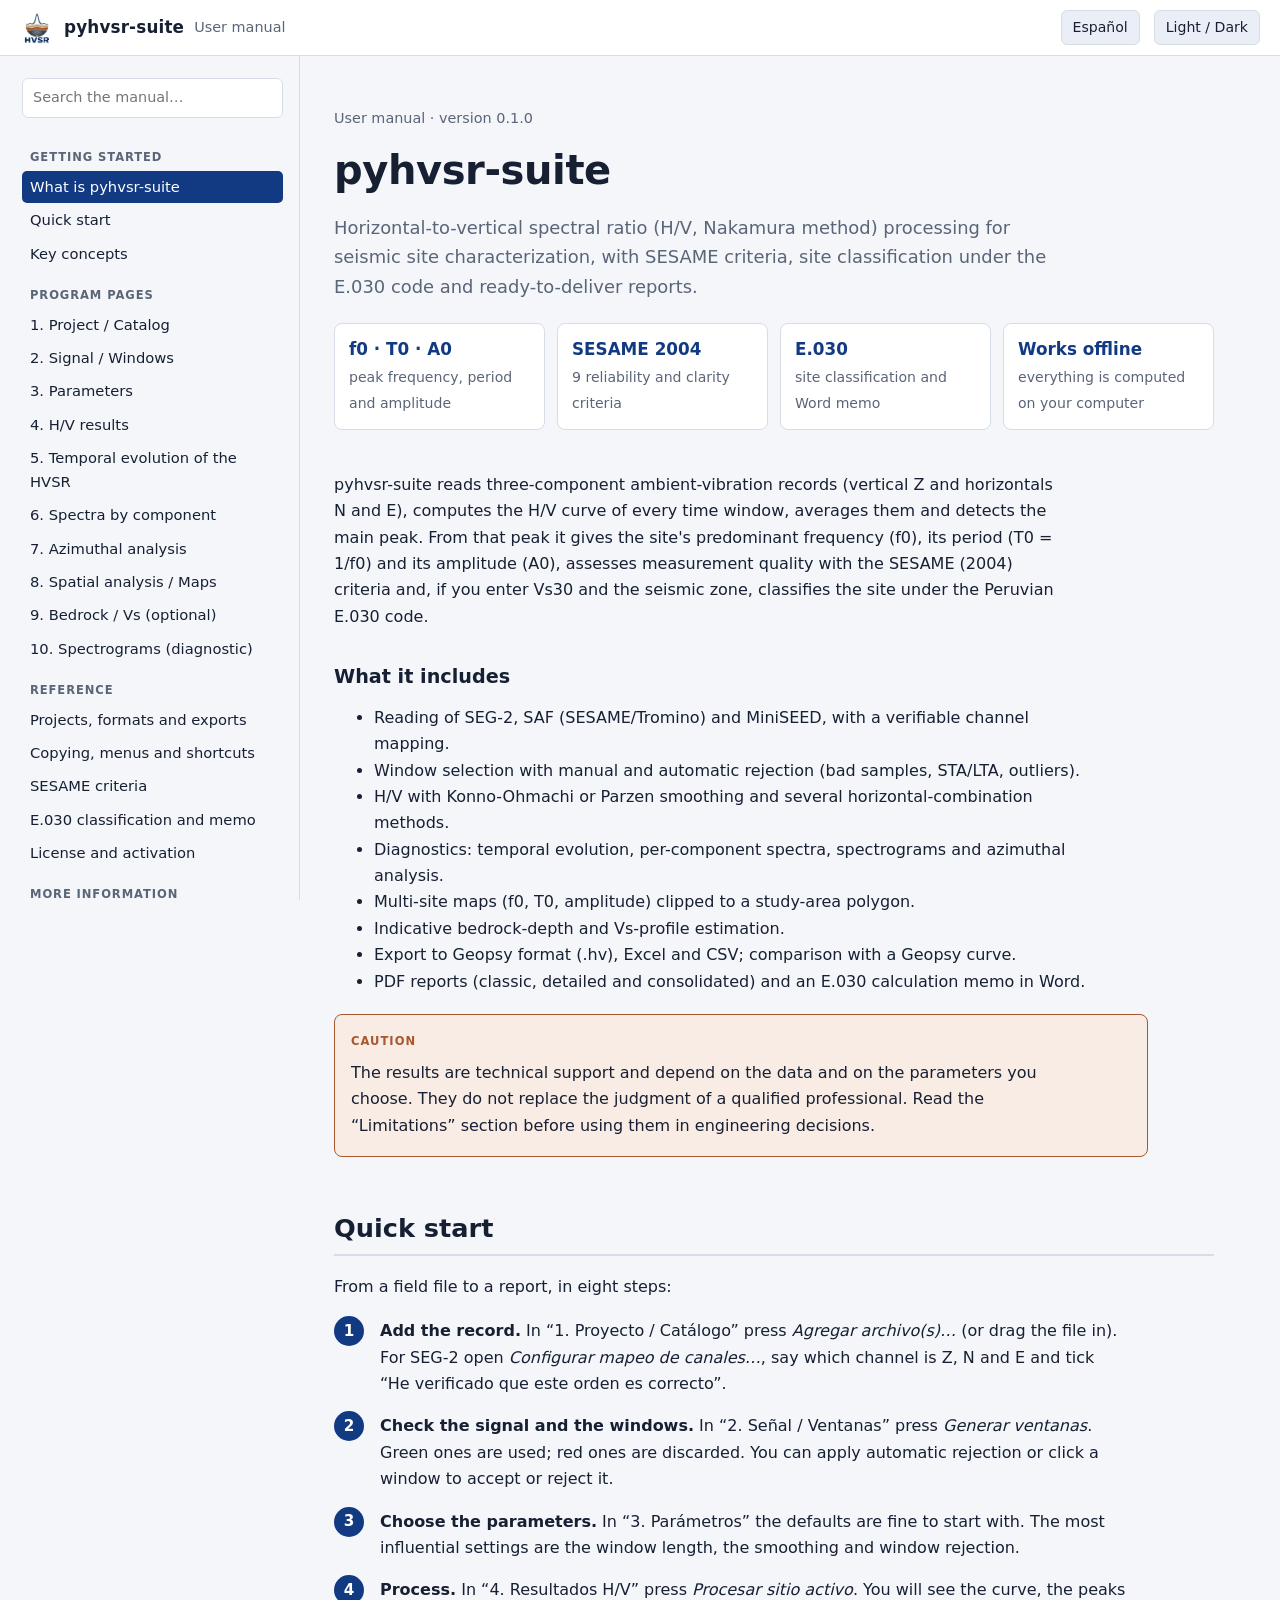
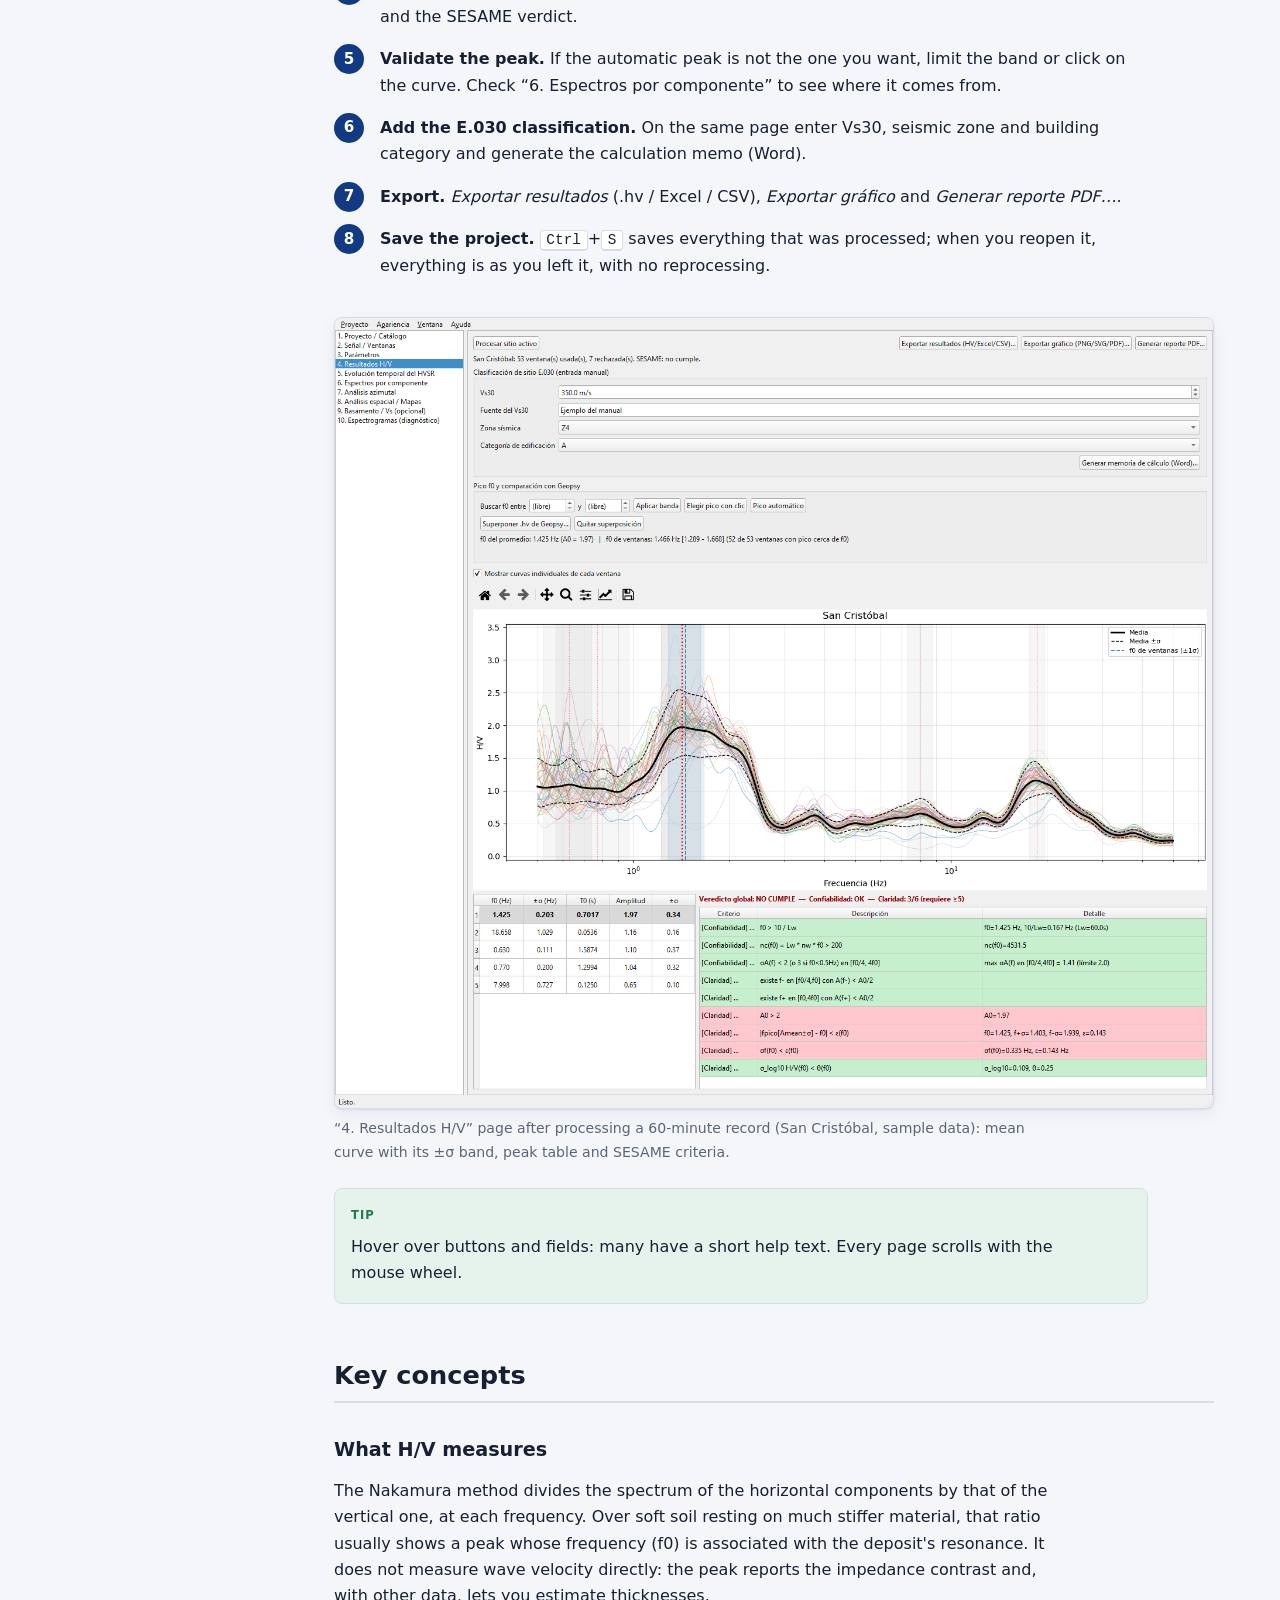
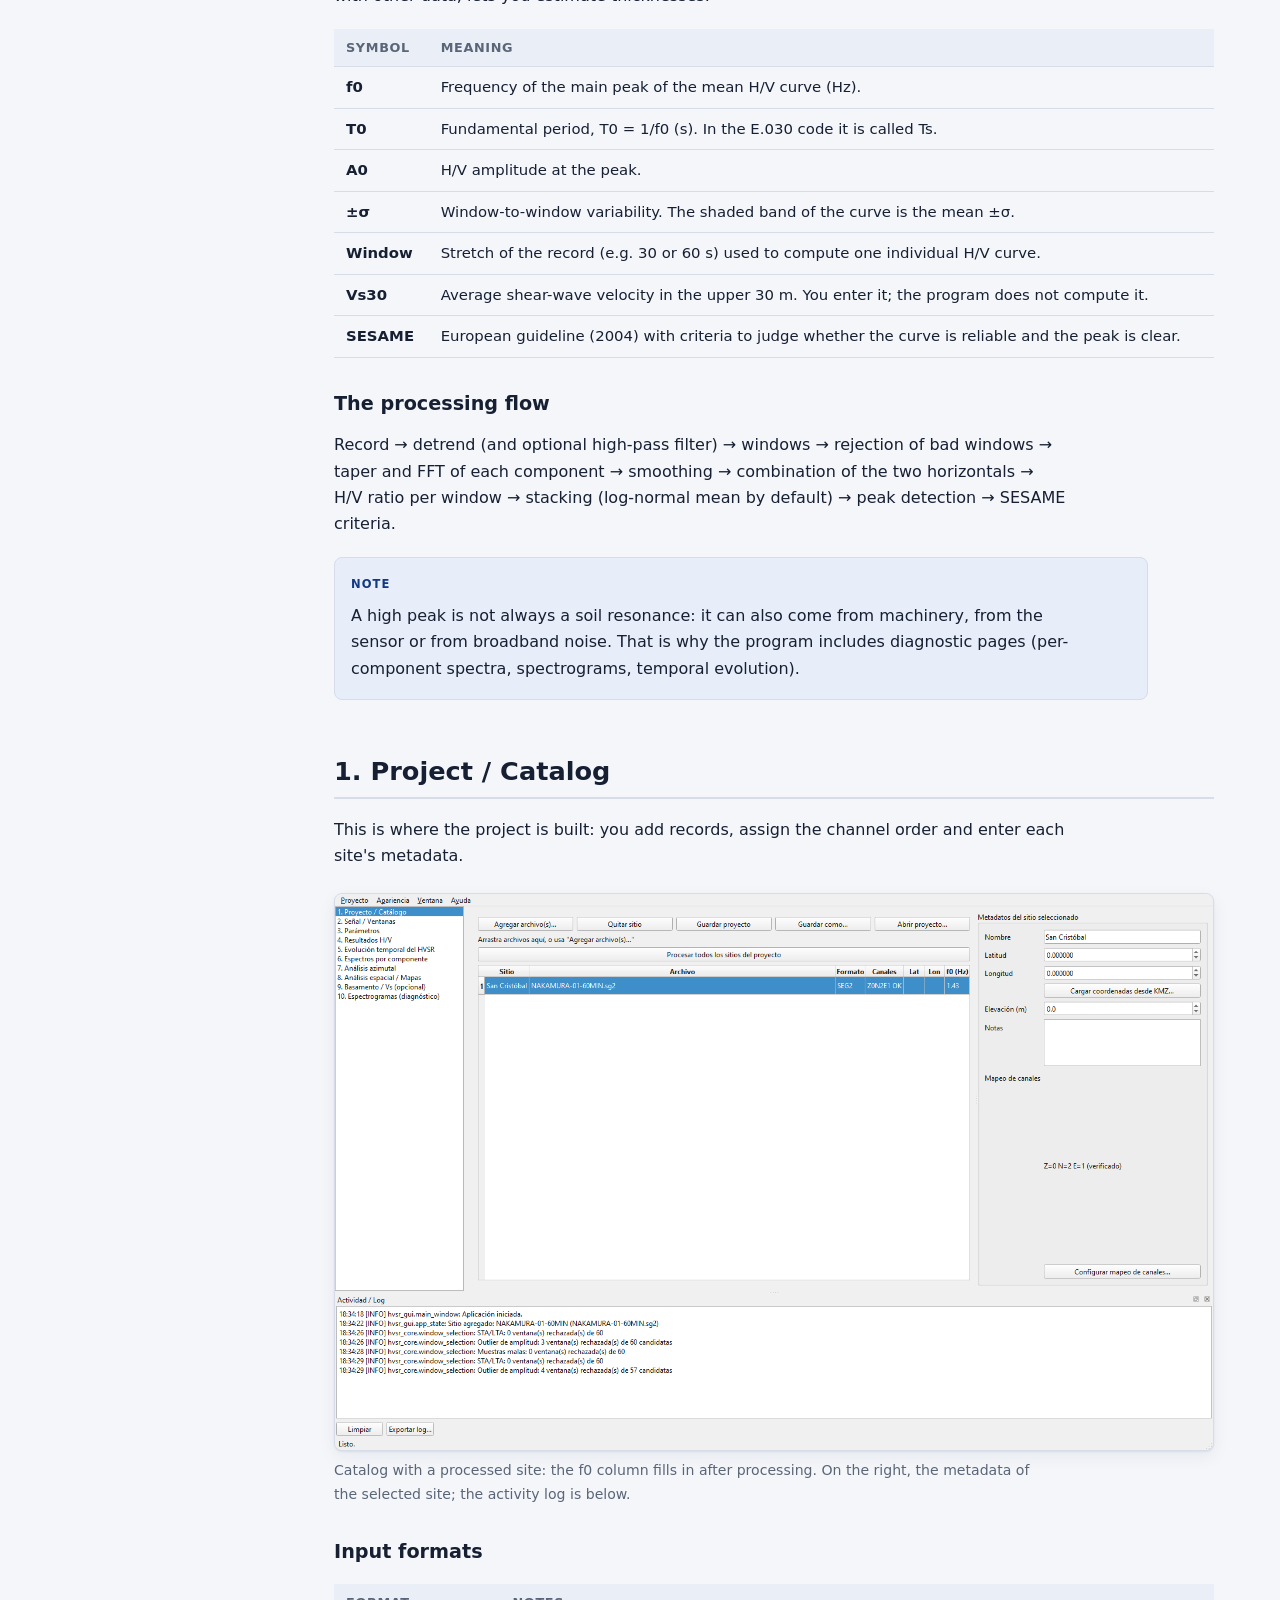
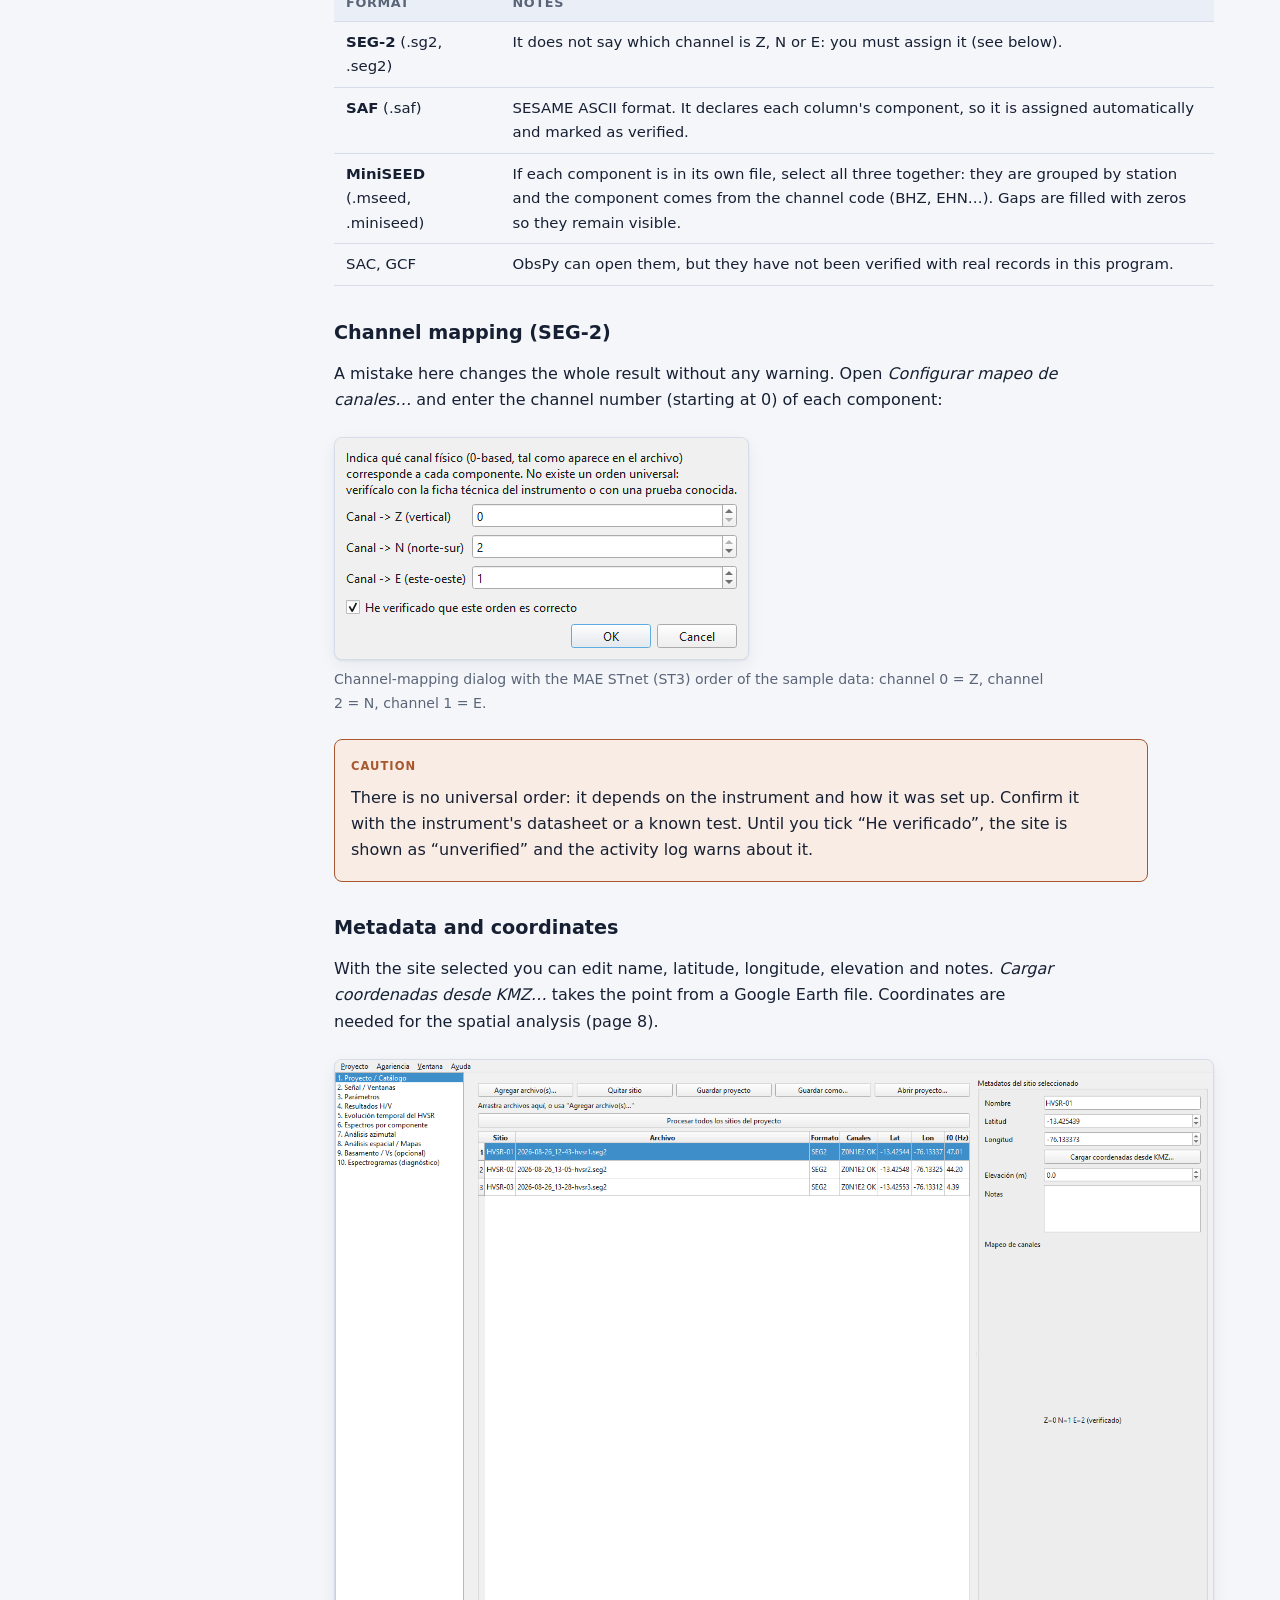
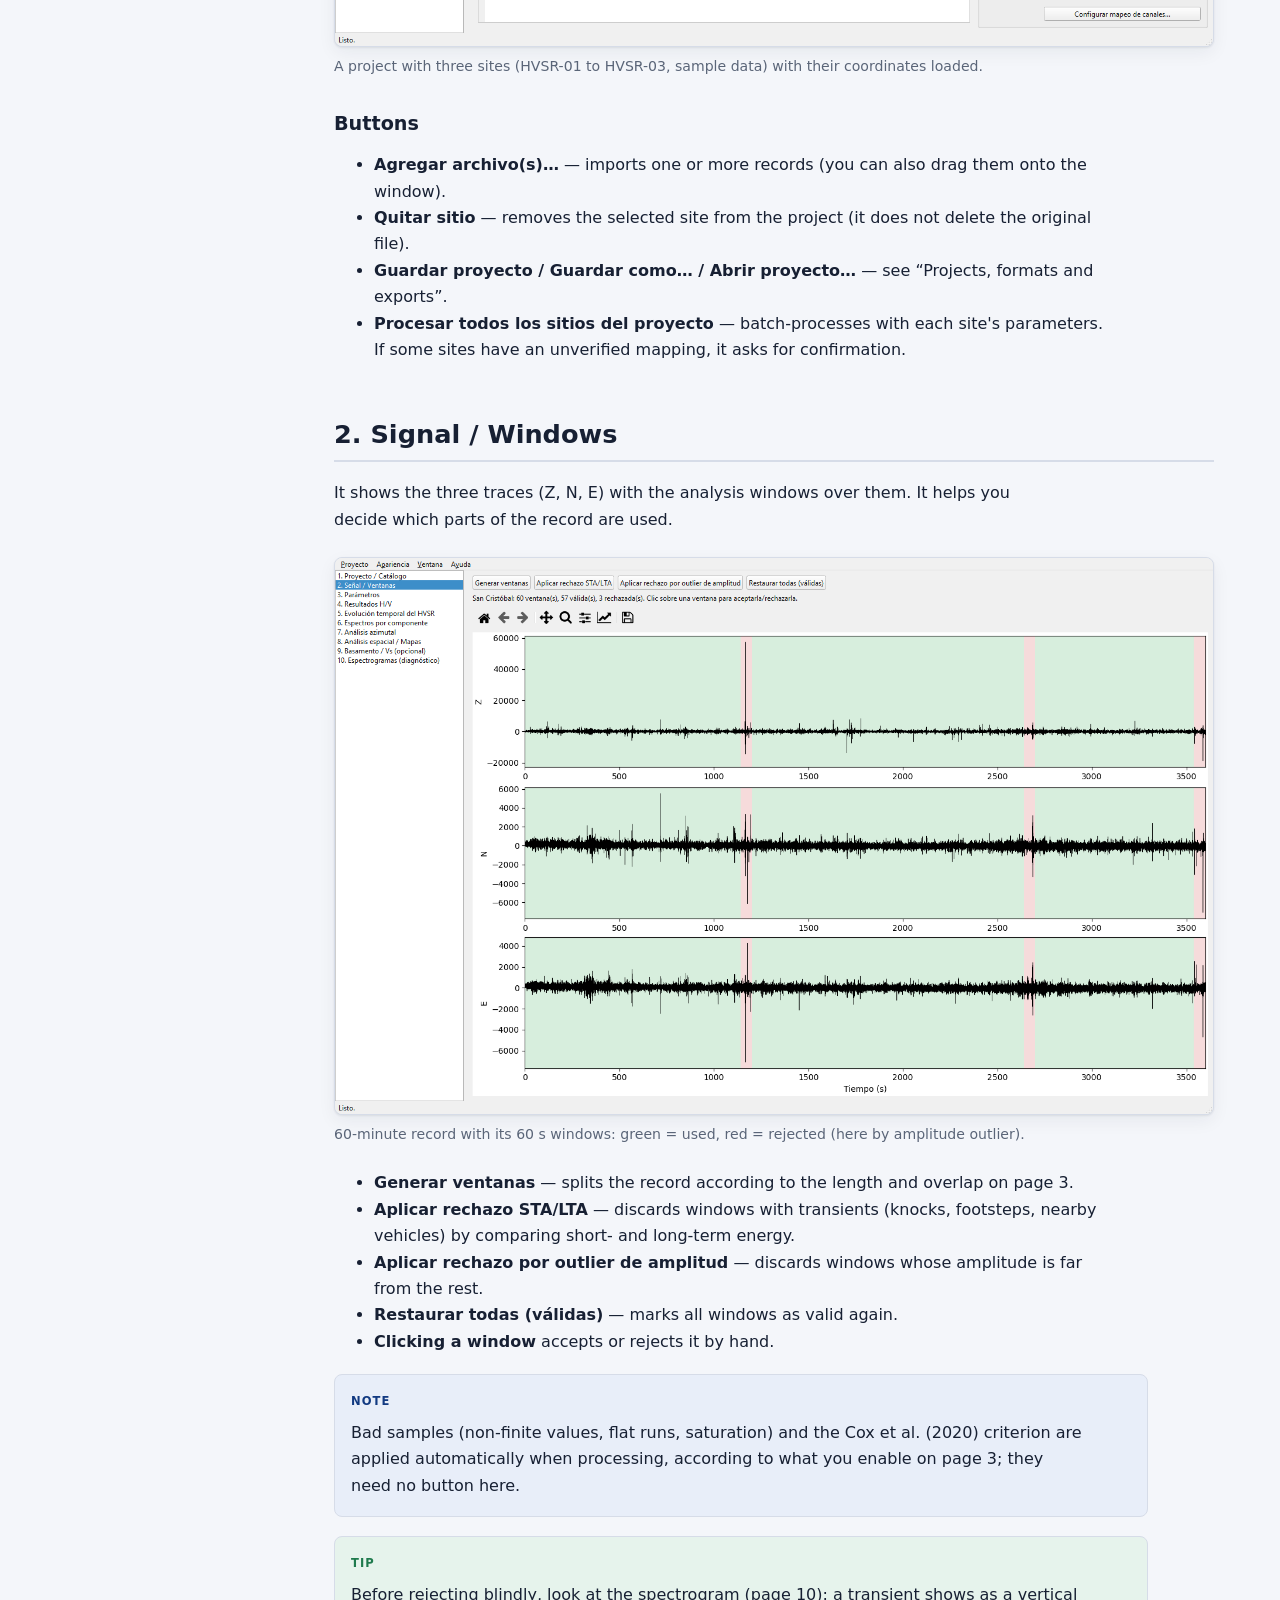
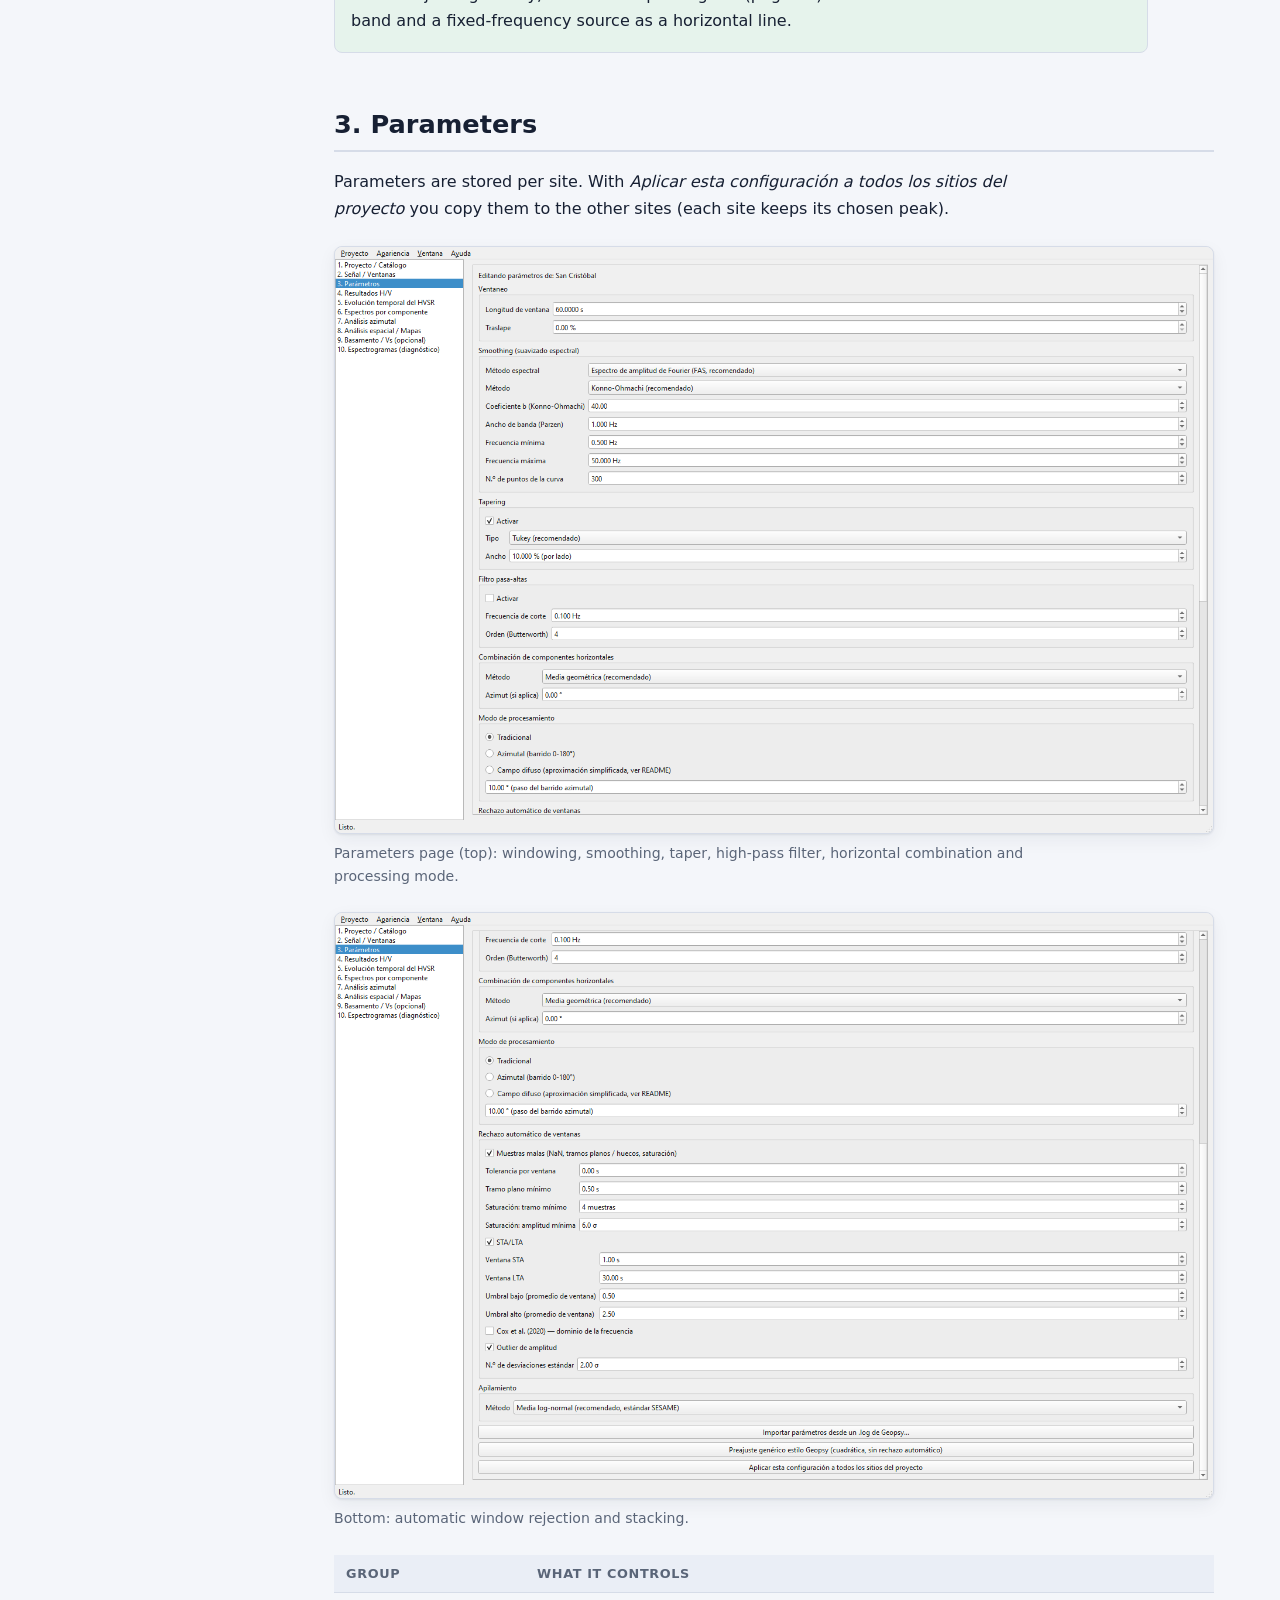
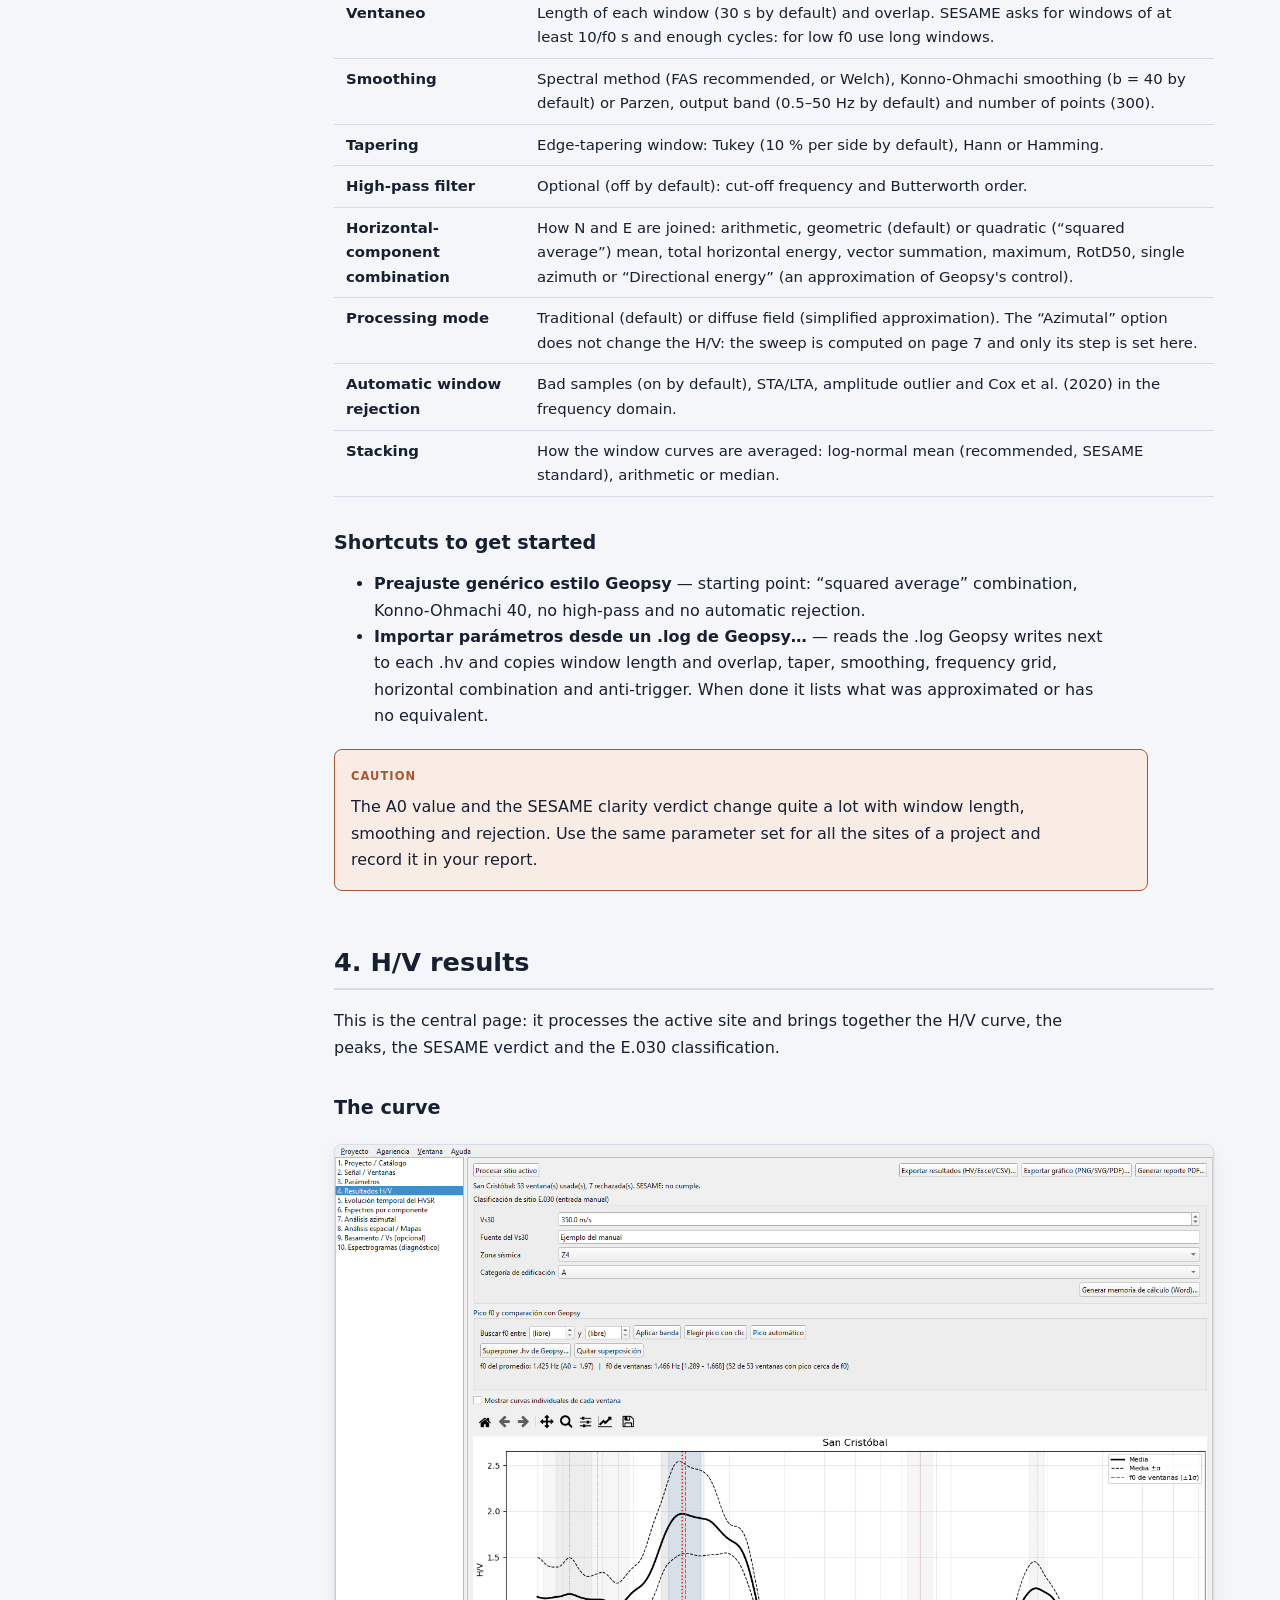
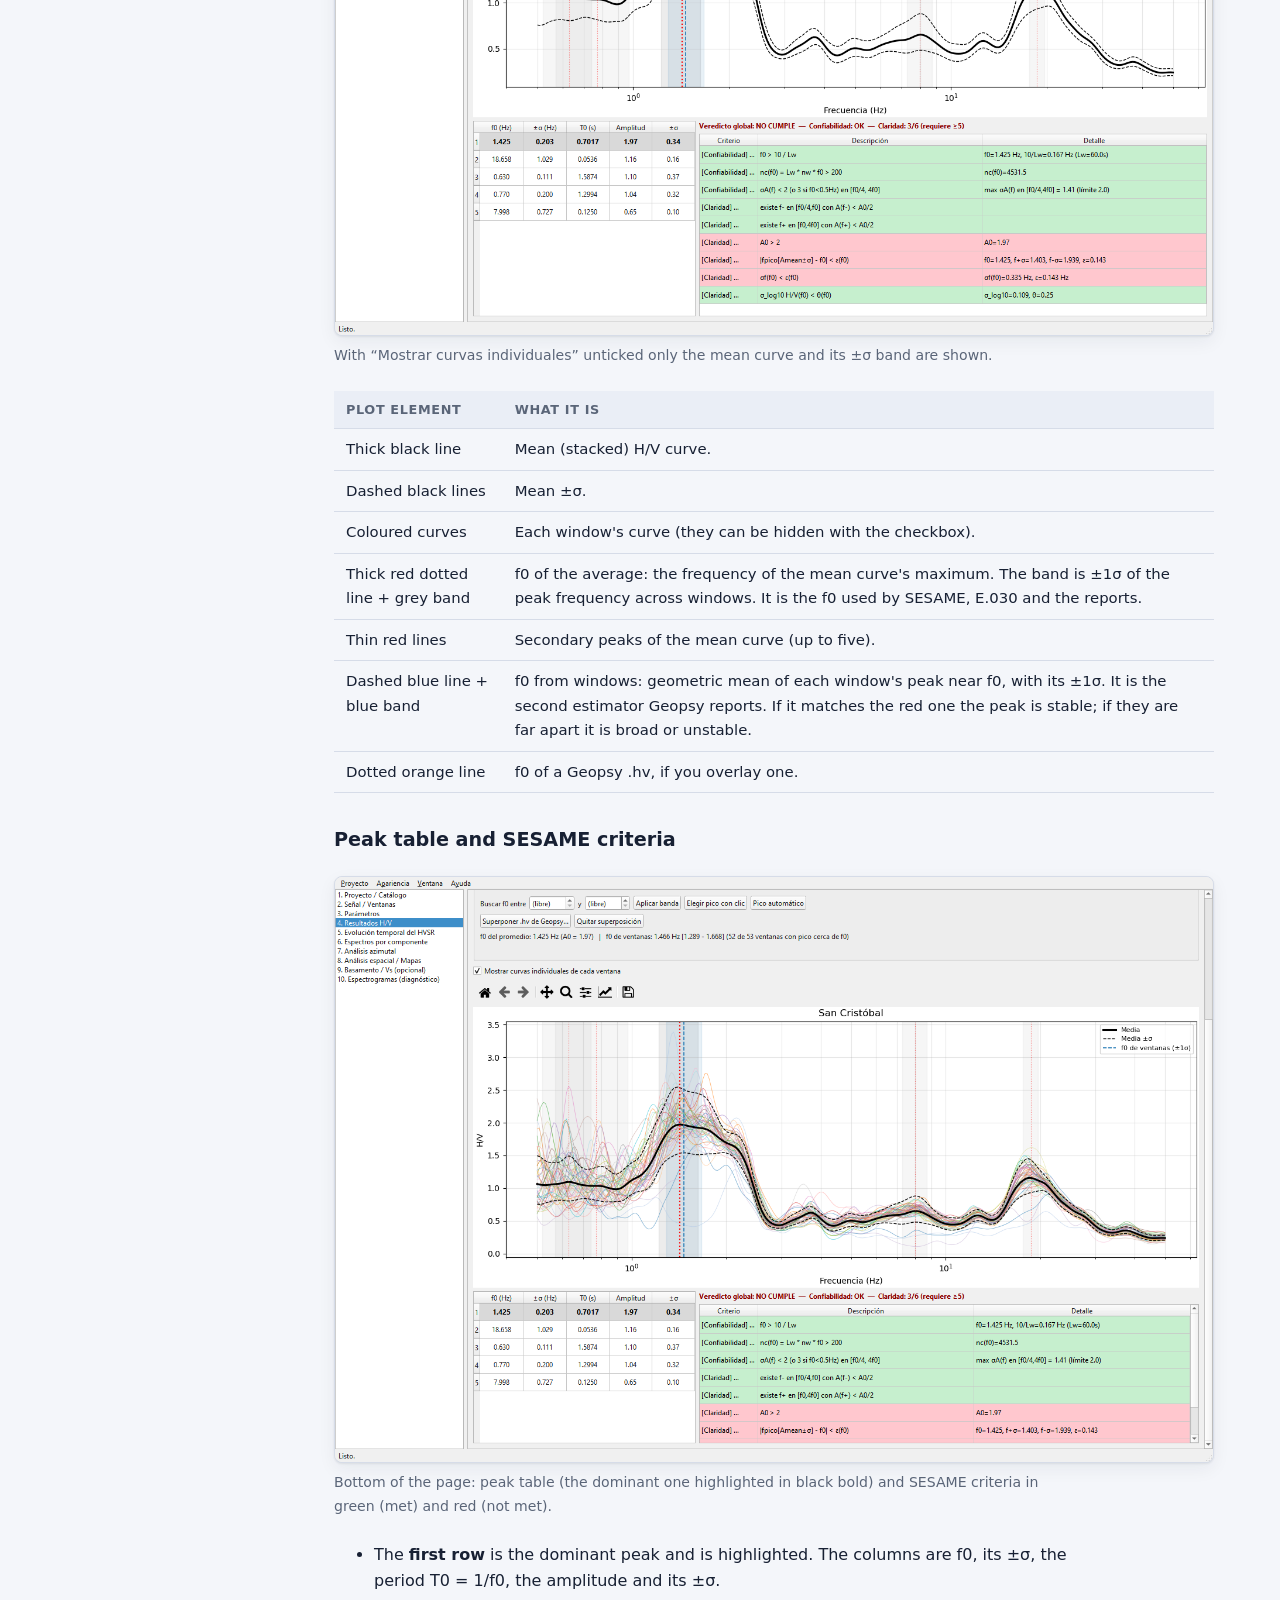
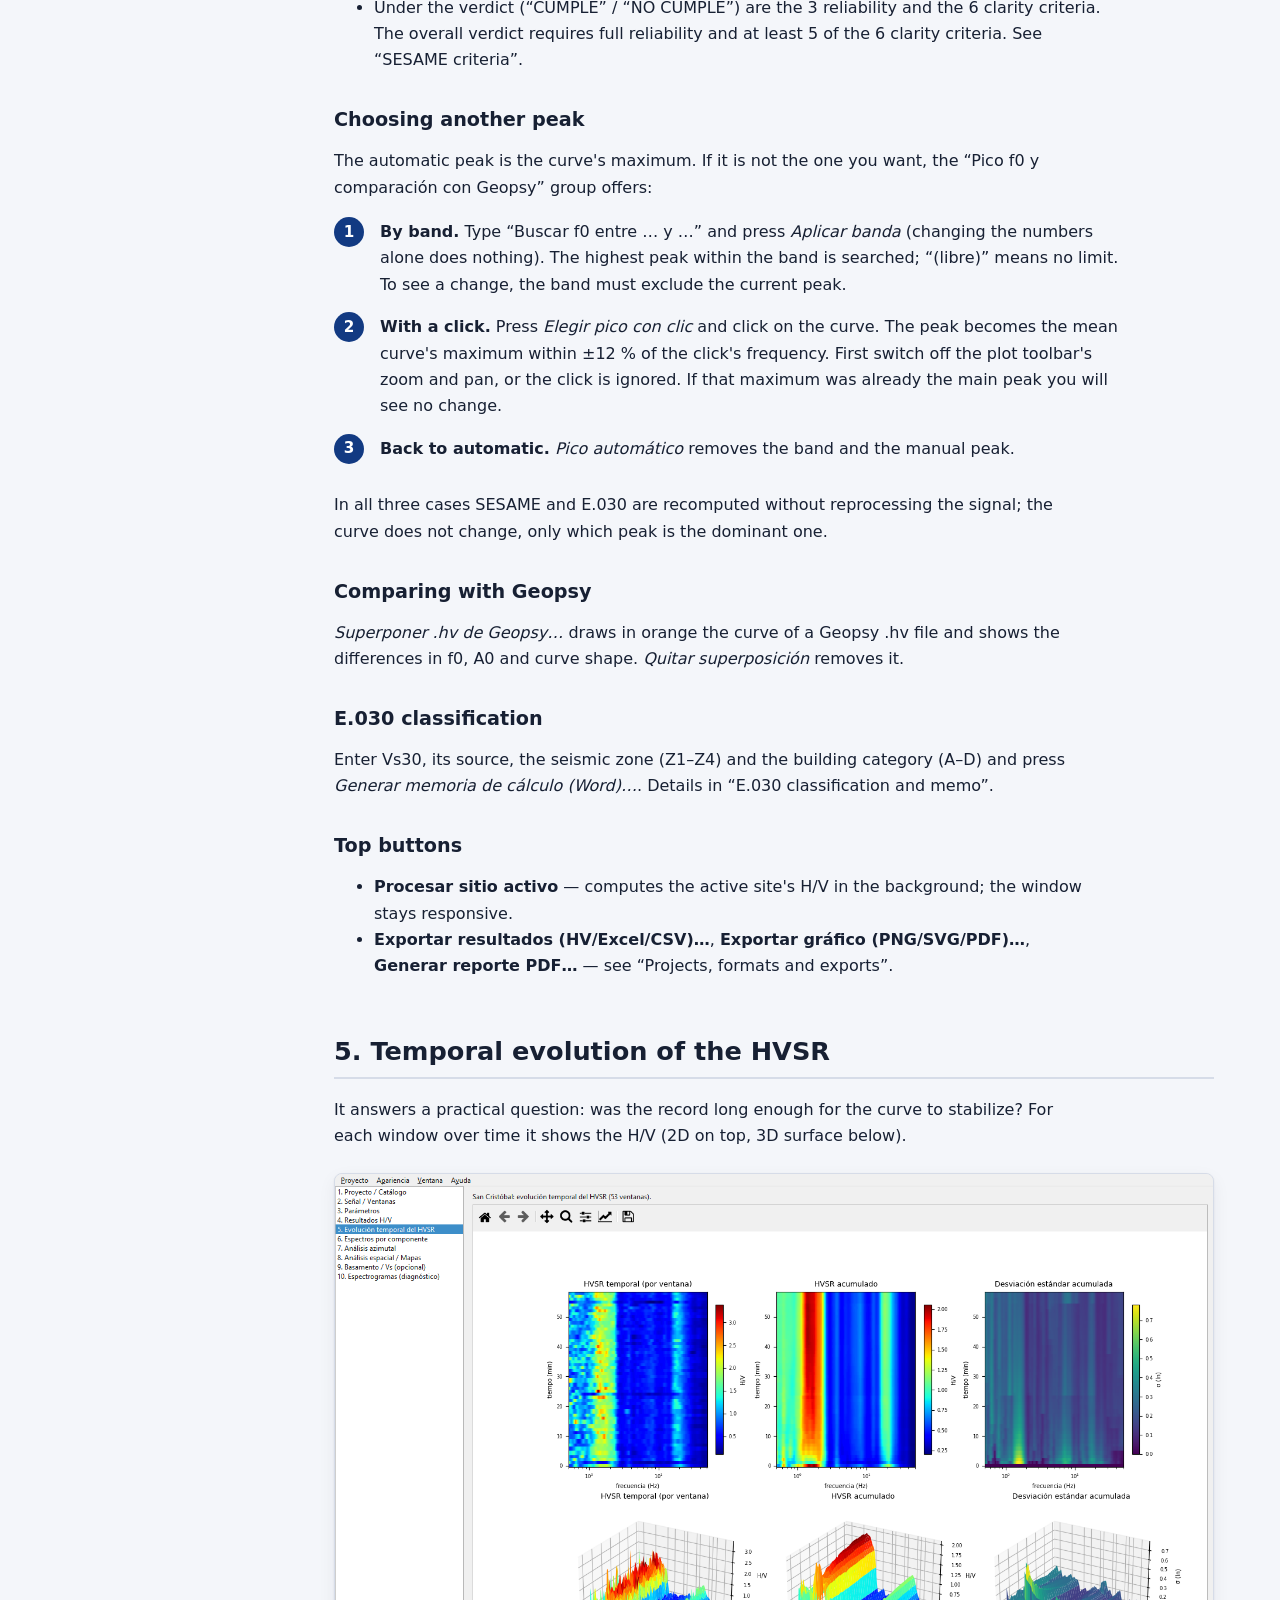
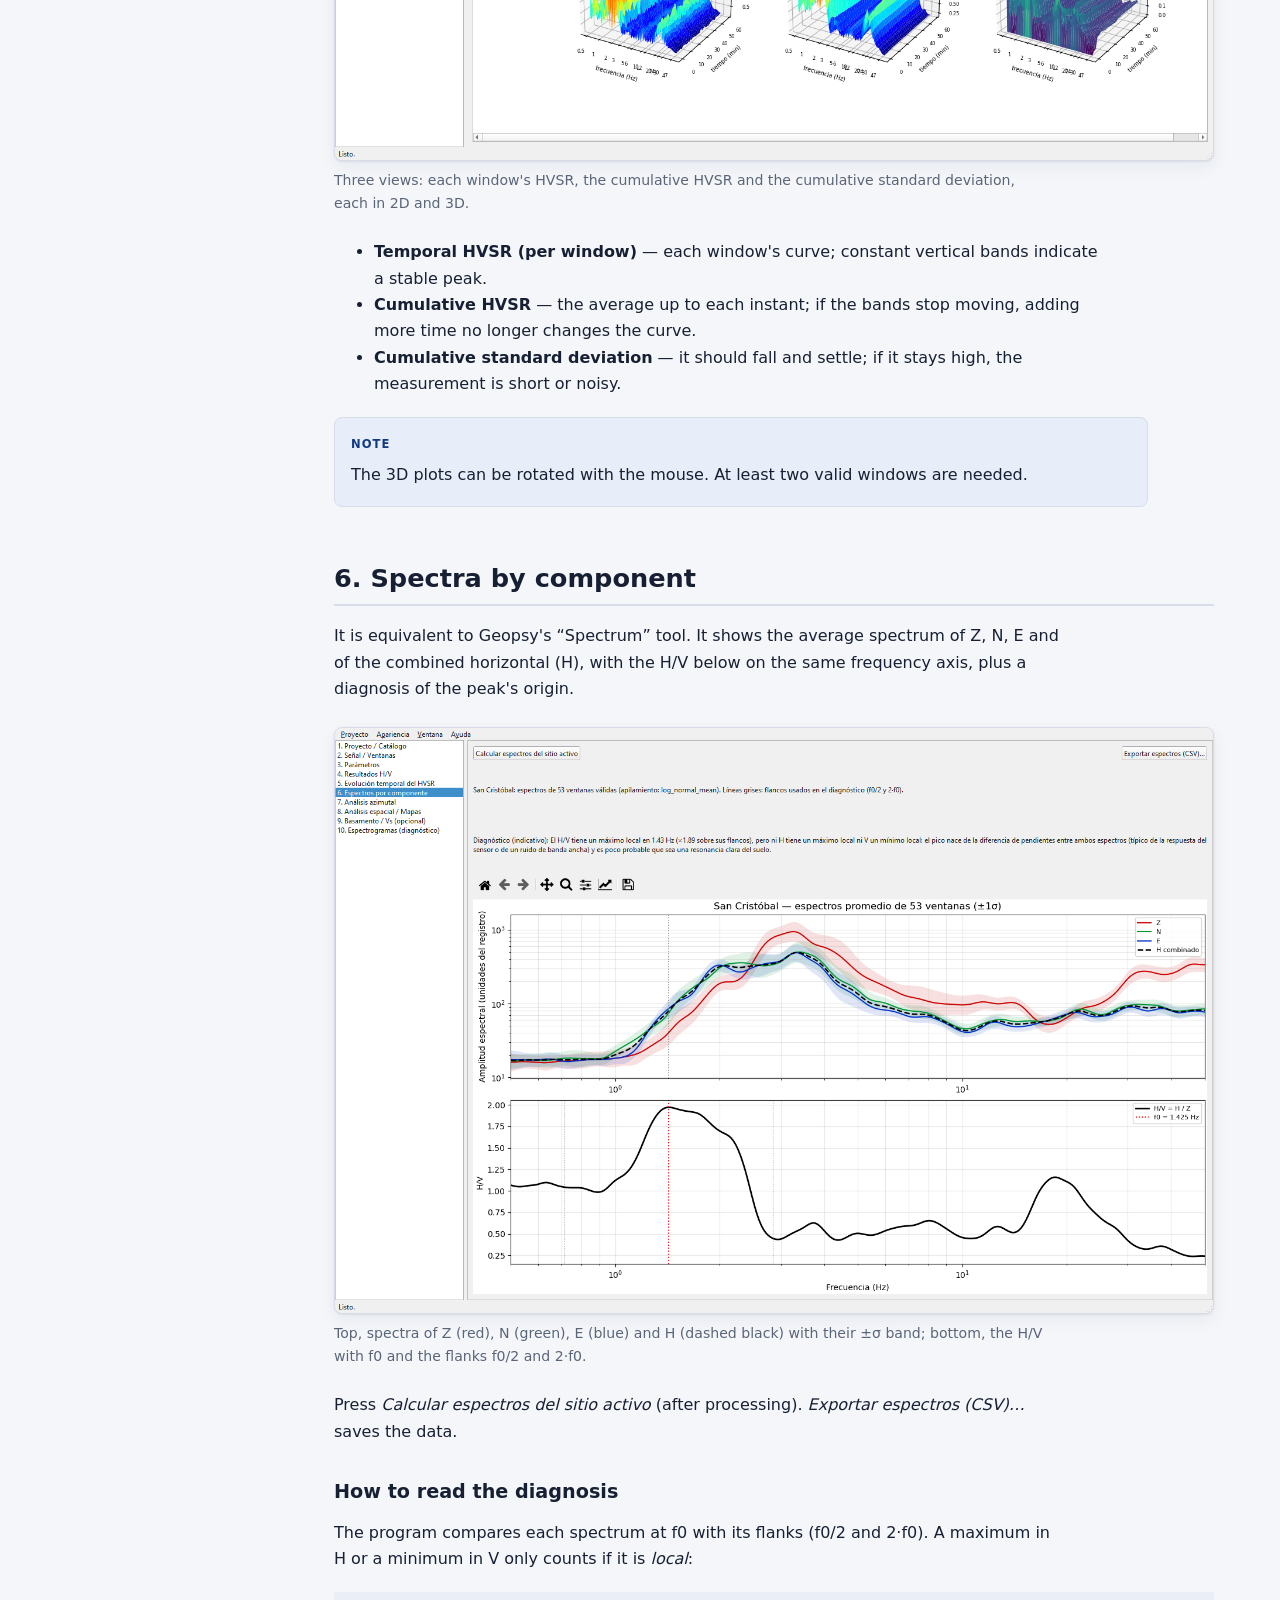
==== manual_en.html @ 95260fb9 "Manual de usuario de pyhvsr-suite (es/en) Co-Authored-By: Claude Sonnet 5.5 <noreply@anthropic.com>" ====
<!doctype html>
<html lang="en">
<head>
<meta charset="utf-8">
<meta name="viewport" content="width=device-width, initial-scale=1">
<title>pyhvsr-suite — User manual</title>
<meta name="description" content="User manual of pyhvsr-suite: H/V (Nakamura) processing, SESAME criteria, E.030 classification and reports.">
<link rel="icon" href="img/logo.png">
<link rel="stylesheet" href="style.css">
</head>
<body>
<header class="topbar">
  <button id="menu-toggle" class="menu-toggle" type="button" aria-label="Contents">☰ Contents</button>
  <a class="brand" href="#intro"><img src="img/logo.png" alt=""><strong>pyhvsr-suite</strong><span>User manual</span></a>
  <span class="spacer"></span>
  <a class="btn" href="manual_es.html" data-lang-switch="es" lang="es">Español</a>
  <button id="theme-toggle" type="button">Light / Dark</button>
</header>
<div class="layout">
<aside class="toc">
<input id="toc-search" type="search" placeholder="Search the manual…" aria-label="Search the manual…">
<nav aria-label="toc">
<div class="group">Getting started</div><ul>
<li><a href="#intro">What is pyhvsr-suite</a></li>
<li><a href="#quickstart">Quick start</a></li>
<li><a href="#concepts">Key concepts</a></li>
</ul>
<div class="group">Program pages</div><ul>
<li><a href="#p1">1. Project / Catalog</a></li>
<li><a href="#p2">2. Signal / Windows</a></li>
<li><a href="#p3">3. Parameters</a></li>
<li><a href="#p4">4. H/V results</a></li>
<li><a href="#p5">5. Temporal evolution of the HVSR</a></li>
<li><a href="#p6">6. Spectra by component</a></li>
<li><a href="#p7">7. Azimuthal analysis</a></li>
<li><a href="#p8">8. Spatial analysis / Maps</a></li>
<li><a href="#p9">9. Bedrock / Vs (optional)</a></li>
<li><a href="#p10">10. Spectrograms (diagnostic)</a></li>
</ul>
<div class="group">Reference</div><ul>
<li><a href="#files">Projects, formats and exports</a></li>
<li><a href="#productivity">Copying, menus and shortcuts</a></li>
<li><a href="#sesame">SESAME criteria</a></li>
<li><a href="#e030">E.030 classification and memo</a></li>
<li><a href="#license">License and activation</a></li>
</ul>
<div class="group">More information</div><ul>
<li><a href="#limits">Limitations and good practice</a></li>
<li><a href="#faq">FAQ</a></li>
<li><a href="#about">License, credits and version</a></li>
</ul>
</nav>
</aside>
<main>
<section id="intro">
<div class="hero">
  <p class="meta">User manual · version 0.1.0</p>
  <h1>pyhvsr-suite</h1>
  <p class="lead">Horizontal-to-vertical spectral ratio (H/V, Nakamura method) processing for seismic site characterization, with SESAME criteria, site classification under the E.030 code and ready-to-deliver reports.</p>
  <div class="facts">
    <div class="fact"><b>f0 · T0 · A0</b><span>peak frequency, period and amplitude</span></div>
    <div class="fact"><b>SESAME 2004</b><span>9 reliability and clarity criteria</span></div>
    <div class="fact"><b>E.030</b><span>site classification and Word memo</span></div>
    <div class="fact"><b>Works offline</b><span>everything is computed on your computer</span></div>
  </div>
</div>

<p>pyhvsr-suite reads three-component ambient-vibration records (vertical Z and horizontals N and E), computes the H/V curve of every time window, averages them and detects the main peak. From that peak it gives the site's predominant frequency (f0), its period (T0 = 1/f0) and its amplitude (A0), assesses measurement quality with the SESAME (2004) criteria and, if you enter Vs30 and the seismic zone, classifies the site under the Peruvian E.030 code.</p>

<h3>What it includes</h3>
<ul>
  <li>Reading of SEG-2, SAF (SESAME/Tromino) and MiniSEED, with a verifiable channel mapping.</li>
  <li>Window selection with manual and automatic rejection (bad samples, STA/LTA, outliers).</li>
  <li>H/V with Konno-Ohmachi or Parzen smoothing and several horizontal-combination methods.</li>
  <li>Diagnostics: temporal evolution, per-component spectra, spectrograms and azimuthal analysis.</li>
  <li>Multi-site maps (f0, T0, amplitude) clipped to a study-area polygon.</li>
  <li>Indicative bedrock-depth and Vs-profile estimation.</li>
  <li>Export to Geopsy format (.hv), Excel and CSV; comparison with a Geopsy curve.</li>
  <li>PDF reports (classic, detailed and consolidated) and an E.030 calculation memo in Word.</li>
</ul>

<div class="callout warn"><span class="label">Caution</span><p>The results are technical support and depend on the data and on the parameters you choose. They do not replace the judgment of a qualified professional. Read the “Limitations” section before using them in engineering decisions.</p></div>
</section>
<section id="quickstart"><h2>Quick start</h2>
<p>From a field file to a report, in eight steps:</p>
<ol class="steps">
  <li><b>Add the record.</b>
      In “1. Proyecto / Catálogo” press <i>Agregar archivo(s)…</i> (or drag the file in). For SEG-2 open <i>Configurar mapeo de canales…</i>, say which channel is Z, N and E and tick “He verificado que este orden es correcto”.</li>
  <li><b>Check the signal and the windows.</b>
      In “2. Señal / Ventanas” press <i>Generar ventanas</i>. Green ones are used; red ones are discarded. You can apply automatic rejection or click a window to accept or reject it.</li>
  <li><b>Choose the parameters.</b>
      In “3. Parámetros” the defaults are fine to start with. The most influential settings are the window length, the smoothing and window rejection.</li>
  <li><b>Process.</b>
      In “4. Resultados H/V” press <i>Procesar sitio activo</i>. You will see the curve, the peaks and the SESAME verdict.</li>
  <li><b>Validate the peak.</b>
      If the automatic peak is not the one you want, limit the band or click on the curve. Check “6. Espectros por componente” to see where it comes from.</li>
  <li><b>Add the E.030 classification.</b>
      On the same page enter Vs30, seismic zone and building category and generate the calculation memo (Word).</li>
  <li><b>Export.</b>
      <i>Exportar resultados</i> (.hv / Excel / CSV), <i>Exportar gráfico</i> and <i>Generar reporte PDF…</i>.</li>
  <li><b>Save the project.</b>
      <kbd>Ctrl</kbd>+<kbd>S</kbd> saves everything that was processed; when you reopen it, everything is as you left it, with no reprocessing.</li>
</ol>
<figure><img src="img/05_resultados.png" alt="“4. Resultados H/V” page after processing a 60-minute record (San Cristóbal, sample data): mean curve with its ±σ band, peak table and SESAME criteria." loading="lazy"><figcaption>“4. Resultados H/V” page after processing a 60-minute record (San Cristóbal, sample data): mean curve with its ±σ band, peak table and SESAME criteria.</figcaption></figure>
<div class="callout tip"><span class="label">Tip</span><p>Hover over buttons and fields: many have a short help text. Every page scrolls with the mouse wheel.</p></div>
</section>
<section id="concepts"><h2>Key concepts</h2>
<h3>What H/V measures</h3>
<p>The Nakamura method divides the spectrum of the horizontal components by that of the vertical one, at each frequency. Over soft soil resting on much stiffer material, that ratio usually shows a peak whose frequency (f0) is associated with the deposit's resonance. It does not measure wave velocity directly: the peak reports the impedance contrast and, with other data, lets you estimate thicknesses.</p>
<div class="table-wrap"><table>
  <thead><tr><th>Symbol</th><th>Meaning</th></tr></thead>
  <tbody>
    <tr><td><b>f0</b></td><td>Frequency of the main peak of the mean H/V curve (Hz).</td></tr>
    <tr><td><b>T0</b></td><td>Fundamental period, T0 = 1/f0 (s). In the E.030 code it is called Ts.</td></tr>
    <tr><td><b>A0</b></td><td>H/V amplitude at the peak.</td></tr>
    <tr><td><b>±σ</b></td><td>Window-to-window variability. The shaded band of the curve is the mean ±σ.</td></tr>
    <tr><td><b>Window</b></td><td>Stretch of the record (e.g. 30 or 60 s) used to compute one individual H/V curve.</td></tr>
    <tr><td><b>Vs30</b></td><td>Average shear-wave velocity in the upper 30 m. You enter it; the program does not compute it.</td></tr>
    <tr><td><b>SESAME</b></td><td>European guideline (2004) with criteria to judge whether the curve is reliable and the peak is clear.</td></tr>
  </tbody>
</table></div>

<h3>The processing flow</h3>
<p>Record → detrend (and optional high-pass filter) → windows → rejection of bad windows → taper and FFT of each component → smoothing → combination of the two horizontals → H/V ratio per window → stacking (log-normal mean by default) → peak detection → SESAME criteria.</p>
<div class="callout note"><span class="label">Note</span><p>A high peak is not always a soil resonance: it can also come from machinery, from the sensor or from broadband noise. That is why the program includes diagnostic pages (per-component spectra, spectrograms, temporal evolution).</p></div>
</section>
<section id="p1"><h2>1. Project / Catalog</h2>
<p>This is where the project is built: you add records, assign the channel order and enter each site's metadata.</p>
<figure><img src="img/02_catalogo.png" alt="Catalog with a processed site: the f0 column fills in after processing. On the right, the metadata of the selected site; the activity log is below." loading="lazy"><figcaption>Catalog with a processed site: the f0 column fills in after processing. On the right, the metadata of the selected site; the activity log is below.</figcaption></figure>

<h3>Input formats</h3>
<div class="table-wrap"><table>
  <thead><tr><th>Format</th><th>Notes</th></tr></thead>
  <tbody>
    <tr><td><b>SEG-2</b> (.sg2, .seg2)</td><td>It does not say which channel is Z, N or E: you must assign it (see below).</td></tr>
    <tr><td><b>SAF</b> (.saf)</td><td>SESAME ASCII format. It declares each column's component, so it is assigned automatically and marked as verified.</td></tr>
    <tr><td><b>MiniSEED</b> (.mseed, .miniseed)</td><td>If each component is in its own file, select all three together: they are grouped by station and the component comes from the channel code (BHZ, EHN…). Gaps are filled with zeros so they remain visible.</td></tr>
    <tr><td>SAC, GCF</td><td>ObsPy can open them, but they have not been verified with real records in this program.</td></tr>
  </tbody>
</table></div>

<h3>Channel mapping (SEG-2)</h3>
<p>A mistake here changes the whole result without any warning. Open <i>Configurar mapeo de canales…</i> and enter the channel number (starting at 0) of each component:</p>
<figure class="narrow"><img src="img/20_dialogo_mapeo_canales.png" alt="Channel-mapping dialog with the MAE STnet (ST3) order of the sample data: channel 0 = Z, channel 2 = N, channel 1 = E." loading="lazy"><figcaption>Channel-mapping dialog with the MAE STnet (ST3) order of the sample data: channel 0 = Z, channel 2 = N, channel 1 = E.</figcaption></figure>
<div class="callout warn"><span class="label">Caution</span><p>There is no universal order: it depends on the instrument and how it was set up. Confirm it with the instrument's datasheet or a known test. Until you tick “He verificado”, the site is shown as “unverified” and the activity log warns about it.</p></div>

<h3>Metadata and coordinates</h3>
<p>With the site selected you can edit name, latitude, longitude, elevation and notes. <i>Cargar coordenadas desde KMZ…</i> takes the point from a Google Earth file. Coordinates are needed for the spatial analysis (page 8).</p>
<figure><img src="img/02b_catalogo_multisitio.png" alt="A project with three sites (HVSR-01 to HVSR-03, sample data) with their coordinates loaded." loading="lazy"><figcaption>A project with three sites (HVSR-01 to HVSR-03, sample data) with their coordinates loaded.</figcaption></figure>

<h3>Buttons</h3>
<ul>
  <li><b>Agregar archivo(s)…</b> — imports one or more records (you can also drag them onto the window).</li>
  <li><b>Quitar sitio</b> — removes the selected site from the project (it does not delete the original file).</li>
  <li><b>Guardar proyecto / Guardar como… / Abrir proyecto…</b> — see “Projects, formats and exports”.</li>
  <li><b>Procesar todos los sitios del proyecto</b> — batch-processes with each site's parameters. If some sites have an unverified mapping, it asks for confirmation.</li>
</ul>
</section>
<section id="p2"><h2>2. Signal / Windows</h2>
<p>It shows the three traces (Z, N, E) with the analysis windows over them. It helps you decide which parts of the record are used.</p>
<figure><img src="img/03_senal_ventanas.png" alt="60-minute record with its 60 s windows: green = used, red = rejected (here by amplitude outlier)." loading="lazy"><figcaption>60-minute record with its 60 s windows: green = used, red = rejected (here by amplitude outlier).</figcaption></figure>
<ul>
  <li><b>Generar ventanas</b> — splits the record according to the length and overlap on page 3.</li>
  <li><b>Aplicar rechazo STA/LTA</b> — discards windows with transients (knocks, footsteps, nearby vehicles) by comparing short- and long-term energy.</li>
  <li><b>Aplicar rechazo por outlier de amplitud</b> — discards windows whose amplitude is far from the rest.</li>
  <li><b>Restaurar todas (válidas)</b> — marks all windows as valid again.</li>
  <li><b>Clicking a window</b> accepts or rejects it by hand.</li>
</ul>
<div class="callout note"><span class="label">Note</span><p>Bad samples (non-finite values, flat runs, saturation) and the Cox et al. (2020) criterion are applied automatically when processing, according to what you enable on page 3; they need no button here.</p></div>
<div class="callout tip"><span class="label">Tip</span><p>Before rejecting blindly, look at the spectrogram (page 10): a transient shows as a vertical band and a fixed-frequency source as a horizontal line.</p></div>
</section>
<section id="p3"><h2>3. Parameters</h2>
<p>Parameters are stored per site. With <i>Aplicar esta configuración a todos los sitios del proyecto</i> you copy them to the other sites (each site keeps its chosen peak).</p>
<figure><img src="img/04_parametros.png" alt="Parameters page (top): windowing, smoothing, taper, high-pass filter, horizontal combination and processing mode." loading="lazy"><figcaption>Parameters page (top): windowing, smoothing, taper, high-pass filter, horizontal combination and processing mode.</figcaption></figure>
<figure><img src="img/04b_parametros_final.png" alt="Bottom: automatic window rejection and stacking." loading="lazy"><figcaption>Bottom: automatic window rejection and stacking.</figcaption></figure>
<div class="table-wrap"><table>
  <thead><tr><th>Group</th><th>What it controls</th></tr></thead>
  <tbody>
    <tr><td><b>Ventaneo</b></td><td>Length of each window (30 s by default) and overlap. SESAME asks for windows of at least 10/f0 s and enough cycles: for low f0 use long windows.</td></tr>
    <tr><td><b>Smoothing</b></td><td>Spectral method (FAS recommended, or Welch), Konno-Ohmachi smoothing (b = 40 by default) or Parzen, output band (0.5–50 Hz by default) and number of points (300).</td></tr>
    <tr><td><b>Tapering</b></td><td>Edge-tapering window: Tukey (10 % per side by default), Hann or Hamming.</td></tr>
    <tr><td><b>High-pass filter</b></td><td>Optional (off by default): cut-off frequency and Butterworth order.</td></tr>
    <tr><td><b>Horizontal-component combination</b></td><td>How N and E are joined: arithmetic, geometric (default) or quadratic (“squared average”) mean, total horizontal energy, vector summation, maximum, RotD50, single azimuth or “Directional energy” (an approximation of Geopsy's control).</td></tr>
    <tr><td><b>Processing mode</b></td><td>Traditional (default) or diffuse field (simplified approximation). The “Azimutal” option does not change the H/V: the sweep is computed on page 7 and only its step is set here.</td></tr>
    <tr><td><b>Automatic window rejection</b></td><td>Bad samples (on by default), STA/LTA, amplitude outlier and Cox et al. (2020) in the frequency domain.</td></tr>
    <tr><td><b>Stacking</b></td><td>How the window curves are averaged: log-normal mean (recommended, SESAME standard), arithmetic or median.</td></tr>
  </tbody>
</table></div>

<h3>Shortcuts to get started</h3>
<ul>
  <li><b>Preajuste genérico estilo Geopsy</b> — starting point: “squared average” combination, Konno-Ohmachi 40, no high-pass and no automatic rejection.</li>
  <li><b>Importar parámetros desde un .log de Geopsy…</b> — reads the .log Geopsy writes next to each .hv and copies window length and overlap, taper, smoothing, frequency grid, horizontal combination and anti-trigger. When done it lists what was approximated or has no equivalent.</li>
</ul>
<div class="callout warn"><span class="label">Caution</span><p>The A0 value and the SESAME clarity verdict change quite a lot with window length, smoothing and rejection. Use the same parameter set for all the sites of a project and record it in your report.</p></div>
</section>
<section id="p4"><h2>4. H/V results</h2>
<p>This is the central page: it processes the active site and brings together the H/V curve, the peaks, the SESAME verdict and the E.030 classification.</p>

<h3>The curve</h3>
<figure><img src="img/05b_resultados_sin_curvas.png" alt="With “Mostrar curvas individuales” unticked only the mean curve and its ±σ band are shown." loading="lazy"><figcaption>With “Mostrar curvas individuales” unticked only the mean curve and its ±σ band are shown.</figcaption></figure>
<div class="table-wrap"><table>
  <thead><tr><th>Plot element</th><th>What it is</th></tr></thead>
  <tbody>
    <tr><td>Thick black line</td><td>Mean (stacked) H/V curve.</td></tr>
    <tr><td>Dashed black lines</td><td>Mean ±σ.</td></tr>
    <tr><td>Coloured curves</td><td>Each window's curve (they can be hidden with the checkbox).</td></tr>
    <tr><td>Thick red dotted line + grey band</td><td>f0 of the average: the frequency of the mean curve's maximum. The band is ±1σ of the peak frequency across windows. It is the f0 used by SESAME, E.030 and the reports.</td></tr>
    <tr><td>Thin red lines</td><td>Secondary peaks of the mean curve (up to five).</td></tr>
    <tr><td>Dashed blue line + blue band</td><td>f0 from windows: geometric mean of each window's peak near f0, with its ±1σ. It is the second estimator Geopsy reports. If it matches the red one the peak is stable; if they are far apart it is broad or unstable.</td></tr>
    <tr><td>Dotted orange line</td><td>f0 of a Geopsy .hv, if you overlay one.</td></tr>
  </tbody>
</table></div>

<h3>Peak table and SESAME criteria</h3>
<figure><img src="img/05c_resultados_tablas.png" alt="Bottom of the page: peak table (the dominant one highlighted in black bold) and SESAME criteria in green (met) and red (not met)." loading="lazy"><figcaption>Bottom of the page: peak table (the dominant one highlighted in black bold) and SESAME criteria in green (met) and red (not met).</figcaption></figure>
<ul>
  <li>The <b>first row</b> is the dominant peak and is highlighted. The columns are f0, its ±σ, the period T0 = 1/f0, the amplitude and its ±σ.</li>
  <li>Under the verdict (“CUMPLE” / “NO CUMPLE”) are the 3 reliability and the 6 clarity criteria. The overall verdict requires full reliability and at least 5 of the 6 clarity criteria. See “SESAME criteria”.</li>
</ul>

<h3>Choosing another peak</h3>
<p>The automatic peak is the curve's maximum. If it is not the one you want, the “Pico f0 y comparación con Geopsy” group offers:</p>
<ol class="steps">
  <li><b>By band.</b> Type “Buscar f0 entre … y …” and press <i>Aplicar banda</i> (changing the numbers alone does nothing). The highest peak within the band is searched; “(libre)” means no limit. To see a change, the band must exclude the current peak.</li>
  <li><b>With a click.</b> Press <i>Elegir pico con clic</i> and click on the curve. The peak becomes the mean curve's maximum within ±12 % of the click's frequency. First switch off the plot toolbar's zoom and pan, or the click is ignored. If that maximum was already the main peak you will see no change.</li>
  <li><b>Back to automatic.</b> <i>Pico automático</i> removes the band and the manual peak.</li>
</ol>
<p>In all three cases SESAME and E.030 are recomputed without reprocessing the signal; the curve does not change, only which peak is the dominant one.</p>

<h3>Comparing with Geopsy</h3>
<p><i>Superponer .hv de Geopsy…</i> draws in orange the curve of a Geopsy .hv file and shows the differences in f0, A0 and curve shape. <i>Quitar superposición</i> removes it.</p>

<h3>E.030 classification</h3>
<p>Enter Vs30, its source, the seismic zone (Z1–Z4) and the building category (A–D) and press <i>Generar memoria de cálculo (Word)…</i>. Details in “E.030 classification and memo”.</p>

<h3>Top buttons</h3>
<ul>
  <li><b>Procesar sitio activo</b> — computes the active site's H/V in the background; the window stays responsive.</li>
  <li><b>Exportar resultados (HV/Excel/CSV)…</b>, <b>Exportar gráfico (PNG/SVG/PDF)…</b>, <b>Generar reporte PDF…</b> — see “Projects, formats and exports”.</li>
</ul>
</section>
<section id="p5"><h2>5. Temporal evolution of the HVSR</h2>
<p>It answers a practical question: was the record long enough for the curve to stabilize? For each window over time it shows the H/V (2D on top, 3D surface below).</p>
<figure><img src="img/06_evolucion_temporal.png" alt="Three views: each window&#x27;s HVSR, the cumulative HVSR and the cumulative standard deviation, each in 2D and 3D." loading="lazy"><figcaption>Three views: each window's HVSR, the cumulative HVSR and the cumulative standard deviation, each in 2D and 3D.</figcaption></figure>
<ul>
  <li><b>Temporal HVSR (per window)</b> — each window's curve; constant vertical bands indicate a stable peak.</li>
  <li><b>Cumulative HVSR</b> — the average up to each instant; if the bands stop moving, adding more time no longer changes the curve.</li>
  <li><b>Cumulative standard deviation</b> — it should fall and settle; if it stays high, the measurement is short or noisy.</li>
</ul>
<div class="callout note"><span class="label">Note</span><p>The 3D plots can be rotated with the mouse. At least two valid windows are needed.</p></div>
</section>
<section id="p6"><h2>6. Spectra by component</h2>
<p>It is equivalent to Geopsy's “Spectrum” tool. It shows the average spectrum of Z, N, E and of the combined horizontal (H), with the H/V below on the same frequency axis, plus a diagnosis of the peak's origin.</p>
<figure><img src="img/07_espectros_componente.png" alt="Top, spectra of Z (red), N (green), E (blue) and H (dashed black) with their ±σ band; bottom, the H/V with f0 and the flanks f0/2 and 2·f0." loading="lazy"><figcaption>Top, spectra of Z (red), N (green), E (blue) and H (dashed black) with their ±σ band; bottom, the H/V with f0 and the flanks f0/2 and 2·f0.</figcaption></figure>
<p>Press <i>Calcular espectros del sitio activo</i> (after processing). <i>Exportar espectros (CSV)…</i> saves the data.</p>
<h3>How to read the diagnosis</h3>
<p>The program compares each spectrum at f0 with its flanks (f0/2 and 2·f0). A maximum in H or a minimum in V only counts if it is <i>local</i>:</p>
<div class="table-wrap"><table>
  <thead><tr><th>Result</th><th>Meaning</th></tr></thead>
  <tbody>
    <tr><td><b>H</b></td><td>H has a local maximum at f0 and V has no minimum: the peak comes from the horizontals (the closest to a resonance).</td></tr>
    <tr><td><b>V</b></td><td>V has a local minimum at f0: the peak comes from a trough in the vertical.</td></tr>
    <tr><td><b>mixed</b></td><td>Both contribute.</td></tr>
    <tr><td><b>slopes</b></td><td>The H/V has a local maximum, but neither H nor V has a local feature: it arises from the difference in slopes between the two spectra (typical of the sensor's response or broadband noise). It is unlikely to be a clear soil resonance.</td></tr>
    <tr><td><b>no peak</b></td><td>The H/V does not stand out from its flanks.</td></tr>
  </tbody>
</table></div>
<p>It also warns if <b>all three</b> components rise together at f0: it may be a monochromatic source (machinery, regular traffic) rather than the soil.</p>
<div class="callout warn"><span class="label">Caution</span><p>The diagnosis is indicative: a single record and a pair of flanks do not replace the specialist's judgment.</p></div>
</section>
<section id="p7"><h2>7. Azimuthal analysis</h2>
<p>It computes the H/V while rotating the horizontal component from 0° to 180° to detect directional anisotropy at the site (for example from topography or faults).</p>
<figure><img src="img/08_azimutal.png" alt="Left, the H/V peak amplitude by azimuth; right, its frequency. A nearly circular amplitude indicates a roughly isotropic site." loading="lazy"><figcaption>Left, the H/V peak amplitude by azimuth; right, its frequency. A nearly circular amplitude indicates a roughly isotropic site.</figcaption></figure>
<ul>
  <li>Press <i>Calcular barrido azimutal</i> (the step, in degrees, is set on page 3).</li>
  <li>The text line gives the <b>anisotropy ratio</b> (maximum / minimum amplitude) and the azimuth of maximum amplitude. Above a threshold it reports “anisotropía direccional significativa”; otherwise “aproximadamente isotrópico”.</li>
</ul>
</section>
<section id="p8"><h2>8. Spatial analysis / Maps</h2>
<p>It gathers several sites with coordinates to see how f0, T0 or amplitude vary across the area. It needs at least two sites with latitude and longitude (load them from KMZ on page 1).</p>
<figure><img src="img/12_espacial_sitios.png" alt="Site map (sample data, HVSR 3 folder), coloured by f0, with the study-area polygon." loading="lazy"><figcaption>Site map (sample data, HVSR 3 folder), coloured by f0, with the study-area polygon.</figcaption></figure>
<figure><img src="img/12b_espacial_f0.png" alt="f0 iso-frequency map, interpolated and clipped to the polygon. The white lines are contours." loading="lazy"><figcaption>f0 iso-frequency map, interpolated and clipped to the polygon. The white lines are contours.</figcaption></figure>
<ul>
  <li><b>Vista</b> — site map, iso-frequency (f0), iso-period (T0), amplitude or profile section (virtual soundings). Click a site on the map to select it.</li>
  <li><b>Colorear sitios por</b> — f0 or similarity to a reference site (cross-correlation or LCSS).</li>
  <li><b>Cargar polígono de límite (KMZ)…</b> / <b>Quitar polígono</b> — clips the maps to the study area.</li>
  <li><b>Actualizar lista de sitios</b> — refreshes the list after adding or processing sites.</li>
</ul>
<div class="callout note"><span class="label">Note</span><p>Interpolation is IDW (always available). Kriging is only available if the optional PyKrige library is installed; the screen says so.</p></div>
<div class="callout warn"><span class="label">Caution</span><p>With few sites the interpolated map is a visual aid, not a measurement between the points.</p></div>
</section>
<section id="p9"><h2>9. Bedrock / Vs (optional)</h2>
<p>Optional, indicative module: it estimates bedrock depth from f0 and fits a simple Vs profile. It is meant to support, not replace, an MASW or refraction survey.</p>
<figure><img src="img/10_basamento_vs.png" alt="Empirical f0 → depth relation (Ibs-von Seht and Wohlenberg power law) and one-layer inversion with the results table." loading="lazy"><figcaption>Empirical f0 → depth relation (Ibs-von Seht and Wohlenberg power law) and one-layer inversion with the results table.</figcaption></figure>
<ul>
  <li><b>Empirical relation</b> — h = a·f0<sup>b</sup> (power law, with general literature coefficients) or quarter-wavelength with the mean Vs you assume. Press <i>Calcular</i>.</li>
  <li><b>Inversion (Thomson-Haskell)</b> — one layer (closed form) or two layers (grid search). You set Vs and thickness ranges, densities and grid resolution; <i>Ejecutar inversión</i> returns the profile and draws the theoretical curve over the observed one.</li>
</ul>
<figure><img src="img/10b_basamento_vs_grafico.png" alt="Bottom of the page: observed H/V against the theoretical SH transfer function." loading="lazy"><figcaption>Bottom of the page: observed H/V against the theoretical SH transfer function.</figcaption></figure>
<div class="callout warn"><span class="label">Caution</span><p>The model assumes vertically incident shear waves (classic 1D site response), not the Rayleigh-wave ellipticity that rigorously explains the H/V peak in ambient noise. Treat the result as a preliminary estimate and calibrate the coefficients with local data (SPT, refraction) before using it.</p></div>
</section>
<section id="p10"><h2>10. Spectrograms (diagnostic)</h2>
<p>It shows the spectrogram of each trace (Z, N, E) of the whole record, apart from the processing flow: it does not modify windows or results. It is for inspecting the record.</p>
<figure><img src="img/11_espectrogramas.png" alt="Spectrograms of San Cristóbal (60 min, 0–50 Hz): periodic vertical bands (transients) and a horizontal line near 9.5 Hz between ~2000 and ~2290 s (fixed-frequency source)." loading="lazy"><figcaption>Spectrograms of San Cristóbal (60 min, 0–50 Hz): periodic vertical bands (transients) and a horizontal line near 9.5 Hz between ~2000 and ~2290 s (fixed-frequency source).</figcaption></figure>
<div class="table-wrap"><table>
  <thead><tr><th>Control</th><th>Effect</th></tr></thead>
  <tbody>
    <tr><td><b>Segmento</b></td><td>Duration of each FFT. Frequency resolution is 1/segment (8 s → 0.125 Hz). Longer separates frequencies better; shorter follows changes in time better. Changing it requires recomputing.</td></tr>
    <tr><td><b>Frecuencia máx.</b></td><td>Displayed upper limit (only redraws).</td></tr>
    <tr><td><b>Eje</b></td><td>Linear or logarithmic; logarithmic emphasizes the low band (< 5 Hz).</td></tr>
    <tr><td><b>Marcar ventanas rechazadas</b></td><td>Shades discarded windows in red.</td></tr>
  </tbody>
</table></div>
<figure><img src="img/11b_espectrogramas_log.png" alt="Same view with a logarithmic frequency axis: below ~2 Hz the energy falls in all three components." loading="lazy"><figcaption>Same view with a logarithmic frequency axis: below ~2 Hz the energy falls in all three components.</figcaption></figure>
<p>Colour is relative power in dB, with a common scale for the three components (5th–99.5th percentiles of all values). A <b>bright horizontal line</b> indicates a fixed-frequency source (machinery, regular traffic); a <b>vertical band</b>, a transient (footstep, knock, vehicle).</p>
<div class="callout tip"><span class="label">Tip</span><p>If the energy drops sharply below a certain frequency in all three components, the sensor probably cannot see that band (the geophone's natural frequency). An H/V peak there should be treated with caution.</p></div>
</section>
<section id="files"><h2>Projects, formats and exports</h2>
<h3>Project (.hvsrproj)</h3>
<p><b>Guardar proyecto</b> (<kbd>Ctrl</kbd>+<kbd>S</kbd>) writes a single file with everything processed: sites, parameters, windows, results and peaks, plus the per-window curves, the per-component spectra and the azimuthal sweep, the active site and the page you were on, and the report template. <b>Guardar como…</b> (<kbd>Ctrl</kbd>+<kbd>Shift</kbd>+<kbd>S</kbd>) picks another path. When you open the project everything is as you left it, <b>with no reprocessing</b>.</p>
<ul>
  <li>Waveforms are <b>not</b> saved: they are re-read from the original files, which must remain in their folder. If one is missing you are warned on opening and the saved results are kept (without the signal or the ability to reprocess).</li>
  <li>Spectrograms are not saved either; they are recomputed in a couple of seconds.</li>
  <li>Projects from earlier versions (plain JSON) still open; they lack the per-window curves until you reprocess.</li>
  <li>The file is written to a temporary one first and then replaces the old one: a failure mid-save does not corrupt an existing project.</li>
</ul>

<h3>Exporting results</h3>
<p><i>Exportar resultados (HV/Excel/CSV)…</i> picks the format from the filter or the extension:</p>
<div class="table-wrap"><table>
  <thead><tr><th>Format</th><th>Content</th></tr></thead>
  <tbody>
    <tr><td><b>.hv</b> (Geopsy)</td><td>Same header and columns as Geopsy (frequency, average, minimum, maximum), with f0 from the average, f0 from windows and number of windows; it also writes a <b>.log</b> with the parameters.</td></tr>
    <tr><td><b>Excel</b> (.xlsx)</td><td>Sheets Resumen, Curva HVSR (with chart), Picos, SESAME, Ventanas and Curvas por ventana.</td></tr>
    <tr><td><b>CSV</b></td><td>The H/V curve: frequency, average, minimum, maximum, standard deviation of the logarithm and 10th and 90th percentiles.</td></tr>
  </tbody>
</table></div>
<p><i>Exportar gráfico (PNG/SVG/PDF)…</i> saves the plot as you see it (if you hid the individual curves, they stay hidden). Right-clicking any plot lets you copy it or save it as a 300 dpi PNG.</p>

<h3>PDF reports</h3>
<p><i>Generar reporte PDF…</i> opens the template dialog (company, project, optional logo, footer and format).</p>
<figure class="narrow"><img src="img/21_dialogo_plantilla_reporte.png" alt="Report template dialog." loading="lazy"><figcaption>Report template dialog.</figcaption></figure>
<ul>
  <li><b>Classic</b> — one page with the field record, the curve with its peak, the results box (Vs30, classification, f0, T0, A0) and the SESAME check, plus the temporal-evolution page and the E.030 annex.</li>
  <li><b>Detailed</b> — numbered sections: site data, parameters, curve, peaks, SESAME criteria, E.030 and temporal evolution.</li>
  <li><b>Consolidated</b> — from the Proyecto menu → <i>Generar reporte consolidado (PDF)…</i>: one document with all the processed sites.</li>
</ul>
<figure><img src="img/30_informe_clasico.png" alt="One-page classic report (sample data)." loading="lazy"><figcaption>One-page classic report (sample data).</figcaption></figure>
<figure><img src="img/32_informe_detallado_p1.png" alt="First page of the detailed report." loading="lazy"><figcaption>First page of the detailed report.</figcaption></figure>
<figure><img src="img/31_informe_clasico_temporal.png" alt="Temporal-evolution page included in the report." loading="lazy"><figcaption>Temporal-evolution page included in the report.</figcaption></figure>
</section>
<section id="productivity"><h2>Copying, menus and shortcuts</h2>
<h3>Copying tables to Excel</h3>
<p>In any table (peaks, SESAME criteria, catalog, profile layers) click and press <kbd>Ctrl</kbd>+<kbd>C</kbd>: the selection —or the whole table if nothing is selected— is copied <b>with its headers</b>, tab-separated, ready to paste into Excel with <kbd>Ctrl</kbd>+<kbd>V</kbd>.</p>
<figure class="narrow"><img src="img/24_menu_clic_derecho_tabla.png" alt="Right-click menu of a table." loading="lazy"><figcaption>Right-click menu of a table.</figcaption></figure>
<p>Right-click also offers copying the whole table and a <b>decimal-comma</b> variant: if your Excel uses a decimal comma (typical in Spanish), <code>1.587</code> could be read as 1587 or as a date; with that option <code>1,587</code> is copied.</p>

<h3>Copying or saving a plot</h3>
<p>Right-click any plot: <i>Copiar imagen al portapapeles</i> or <i>Guardar como PNG (300 dpi)…</i>. The plot's toolbar also offers zoom, pan and saving.</p>
<figure class="narrow"><img src="img/25_menu_clic_derecho_grafico.png" alt="Right-click menu of a plot." loading="lazy"><figcaption>Right-click menu of a plot.</figcaption></figure>

<h3>Menus and shortcuts</h3>
<div class="table-wrap"><table>
  <thead><tr><th>Shortcut</th><th>Action</th></tr></thead>
  <tbody>
    <tr><td><kbd>Ctrl</kbd>+<kbd>N</kbd></td><td>New project</td></tr>
    <tr><td><kbd>Ctrl</kbd>+<kbd>O</kbd></td><td>Open project</td></tr>
    <tr><td><kbd>Ctrl</kbd>+<kbd>S</kbd></td><td>Save project (asks for the path only the first time)</td></tr>
    <tr><td><kbd>Ctrl</kbd>+<kbd>Shift</kbd>+<kbd>S</kbd></td><td>Save project as…</td></tr>
    <tr><td><kbd>Ctrl</kbd>+<kbd>C</kbd></td><td>Copy the selected table (with headers)</td></tr>
    <tr><td><kbd>F1</kbd></td><td>Open this manual</td></tr>
    <tr><td><kbd>Ctrl</kbd>+<kbd>Q</kbd></td><td>Quit</td></tr>
  </tbody>
</table></div>
<p><b>Apariencia</b> menu: Claro (light) and Oscuro (dark) themes and, under “Otros recomendados”, Azul profesional and Alto contraste (your choice is remembered). <b>Ventana</b> menu: show or hide the activity log and reset the layout.</p>
<figure class="narrow"><img src="img/23_menu_proyecto.png" alt="Proyecto menu." loading="lazy"><figcaption>Proyecto menu.</figcaption></figure>
<figure><img src="img/26_tema_oscuro_resultados.png" alt="The Oscuro (dark) theme on the results page." loading="lazy"><figcaption>The Oscuro (dark) theme on the results page.</figcaption></figure>
</section>
<section id="sesame"><h2>SESAME criteria</h2>
<p>The SESAME (2004) criteria assess two things: whether the <b>curve is reliable</b> and whether the <b>peak is clear</b>. In the table on page 4 each criterion is shown in green (met) or red (not met) with its detail.</p>
<div class="table-wrap"><table>
  <thead><tr><th>Group</th><th>Criterion</th><th>What it checks</th></tr></thead>
  <tbody>
    <tr><td rowspan="3"><span class="pill">Reliability</span></td><td><code>f0 &gt; 10 / Lw</code></td><td>The window is long enough to see several cycles of f0.</td></tr>
    <tr><td><code>nc(f0) = Lw·nw·f0 &gt; 200</code></td><td>There are enough significant cycles in total (length × number of windows × f0).</td></tr>
    <tr><td><code>σA(f) &lt; 2</code> (or 3 if f0 &lt; 0.5 Hz) in [f0/4, 4f0]</td><td>The window-to-window scatter of the curve is low near the peak.</td></tr>
    <tr><td rowspan="6"><span class="pill">Clarity</span></td><td><code>exists f−</code> in [f0/4, f0] with <code>A(f−) &lt; A0/2</code></td><td>The curve falls to half below the peak.</td></tr>
    <tr><td><code>exists f+</code> in [f0, 4f0] with <code>A(f+) &lt; A0/2</code></td><td>The curve falls to half above the peak.</td></tr>
    <tr><td><code>A0 &gt; 2</code></td><td>The peak has enough amplitude.</td></tr>
    <tr><td><code>|f<sub>pico</sub>[A<sub>media</sub> ± σ] − f0| &lt; ε(f0)</code></td><td>The peak of the mean ±σ curves lies close to f0.</td></tr>
    <tr><td><code>σf(f0) &lt; ε(f0)</code></td><td>The peak frequency is stable across windows.</td></tr>
    <tr><td><code>σ<sub>log10</sub> H/V(f0) &lt; θ(f0)</code></td><td>The peak amplitude is stable across windows.</td></tr>
  </tbody>
</table></div>
<p>The overall verdict is <b>CUMPLE</b> (met) if all 3 reliability criteria and at least 5 of the 6 clarity criteria are met. ε(f0) and θ(f0) are thresholds that depend on the f0 range, taken from the SESAME guideline.</p>
<div class="callout note"><span class="label">Note</span><p>“NO CUMPLE” does not mean the measurement is useless: a real but broad or low-amplitude peak (A0 &lt; 2) fails clarity. Interpret it together with the curve and the diagnostics.</p></div>
<div class="callout warn"><span class="label">Caution</span><p>The criteria were implemented from the SESAME guideline, with the ε and θ numerical tables transcribed, and have not yet been checked against a published reference case.</p></div>
</section>
<section id="e030"><h2>E.030 classification and memo</h2>
<p>From Vs30, the seismic zone and the measured f0, the program classifies the soil profile, obtains the site parameters and checks the predominant period, following the tables of the E.030 code (2026 edition).</p>
<h3>Soil profiles</h3>
<div class="table-wrap"><table>
  <thead><tr><th>Profile</th><th>Name (Table No. 2)</th><th>Vs30 (Table No. 3)</th></tr></thead>
  <tbody>
    <tr><td>S0</td><td>Rock</td><td>Vs30 ≥ 800 m/s</td></tr>
    <tr><td>S1</td><td>Very stiff soils</td><td>550 ≤ Vs30 &lt; 800 m/s</td></tr>
    <tr><td>S2</td><td>Stiff soils</td><td>350 ≤ Vs30 &lt; 550 m/s</td></tr>
    <tr><td>S3</td><td>Intermediate soils</td><td>200 ≤ Vs30 &lt; 350 m/s</td></tr>
    <tr><td>S4</td><td>Soft soils</td><td>Vs30 &lt; 200 m/s</td></tr>
    <tr><td>S5</td><td>Exceptional soils</td><td>Not classified by Vs30: requires a site-specific study (Art. 13)</td></tr>
  </tbody>
</table></div>
<p>The lower limit of each interval is inclusive (Vs30 = 550 m/s is S1).</p>

<h3>What it computes</h3>
<ul>
  <li><b>Z</b> — zone factor (Z1–Z4).</li>
  <li><b>S</b> — soil factor; for profiles S2 and S3 it is <b>interpolated</b> linearly by Vs30 within its range. In zone Z4 with profile S4 the code requires a site-response analysis and there is no tabulated S.</li>
  <li><b>Tp</b> and <b>TL</b> — spectrum periods (Table No. 5), also interpolated for S2 and S3.</li>
  <li><b>Ts = 1/f0</b> and the check <b>Ts &lt; 0.65·Tp</b>.</li>
  <li><b>Factor C</b> (Table No. 6), for reference only: it depends on the structure's period, which the program does not know.</li>
</ul>

<h3>Art. 14.8: reclassification</h3>
<p>For building category <b>A or B in zone Z4</b> on <b>S1 to S4</b> soils, if Ts ≥ 0.65·Tp the next less favourable profile is taken, with the upper limit of Tp (or a site-specific study is made). In other cases the check is shown as additional information and the memo says so. If the profile is already S4, the next one (S5) has no parameters: a site-specific study is required.</p>

<h3>The calculation memo (Word)</h3>
<p><i>Generar memoria de cálculo (Word)…</i> creates a document with: zone factor, profile classification by Vs30, soil factor S, periods Tp and TL (with the step-by-step interpolation), the site's predominant period, the Ts &lt; 0.65·Tp check, the Art. 14.8 reclassification, the reference factor C and considerations and limitations. Every number is computed in the program; the document only presents it.</p>
<div class="callout warn"><span class="label">Caution</span><p>The tables were transcribed from the provided text of the E.030 code (2026 edition). Check them against the current official text before critical use, and make sure the Vs30 you enter comes from an appropriate test (MASW, refraction, SPT) or state that it is theoretical.</p></div>
</section>
<section id="license"><h2>License and activation</h2>
<p>The program ships with a <b>free 14-day trial</b>. After that it needs a <b>license</b> from JLVSpectra Labs co. tied to your computer, with an expiry date or perpetual. Everything works offline: the program neither sends nor receives anything.</p>
<figure><img src="img/27_dialogo_licencia.png" alt="“Licencia y activación” dialog during the trial (demonstration computer). It opens by itself at start-up and from Ayuda → Licencia y activación…" loading="lazy"><figcaption>“Licencia y activación” dialog during the trial (demonstration computer). It opens by itself at start-up and from Ayuda → Licencia y activación…</figcaption></figure>
<h3>How to activate a license</h3>
<ol class="steps">
  <li>Open <b>Ayuda → Licencia y activación…</b> and press <i>Copiar código</i>. This is the <b>machine code</b> (<code>XXXX-XXXX-XXXX-XXXX-XXXX</code>).</li>
  <li>Send it to JLVSpectra Labs co. You will receive a license: a text starting with <code>PYHVSR1.</code> or a <code>.lic</code> file.</li>
  <li>Paste the text in the box, or press <i>Cargar archivo .lic…</i>, then <i>Activar licencia</i>.</li>
</ol>
<figure><img src="img/27b_licencia_activa.png" alt="Active license with an expiry date: the dialog shows the customer, the identifier and the validity." loading="lazy"><figcaption>Active license with an expiry date: the dialog shows the customer, the identifier and the validity.</figcaption></figure>
<h3>What you should know</h3>
<ul>
  <li><b>The machine code</b> — is an irreversible digest of your computer's Windows identifier: it contains no name or personal data. The license only works on the computer whose code was reported.</li>
  <li><b>Renewing</b> — when a dated license is about to expire, the program warns you at start-up and in the title bar. Ask for the renewal with the same code and activate it the same way as the first time: it is installed over the previous one.</li>
  <li><b>New computer or Windows reinstall</b> — the machine code changes: ask for a new license with the new code.</li>
  <li><b>If it expires while the program is open</b> — the window is locked and a license is requested; your saved work is not lost. Save the project (<kbd>Ctrl</kbd>+<kbd>S</kbd>) before it expires.</li>
  <li><b>System date</b> — if the computer's clock is behind the last time you used the program, it locks until you fix it.</li>
  <li>Your results, reports and projects are yours: nothing is deleted when the license expires; the program simply stops opening until it is renewed.</li>
</ul>
<div class="callout note"><span class="label">Note</span><p>The full text of the license agreement is under Ayuda → Acerca de → Licencia.</p></div>
</section>
<section id="limits"><h2>Limitations and good practice</h2>
<p>Knowing what the program does <i>not</i> guarantee is part of using it well.</p>

<h3>Validation</h3>
<ul>
  <li>The computation was checked against Geopsy on <b>two records from the same sensor</b> (63 minutes, ST3 instrument) using exactly the parameters of Geopsy's .log: the curve matches across the whole band (correlation ≈ 0.999), with f0 within ~0.2–2 % and A0 within ~2–4 %. A constant bias of ≈ 5 % remains (our curve slightly lower) <b>with no identified cause</b>.</li>
  <li>It has not yet been validated with other instruments or sites. For a new project, compare at least one record with another program.</li>
</ul>

<h3>About parameters and method</h3>
<ul>
  <li>A0 and the SESAME clarity verdict depend a lot on window length, smoothing and window rejection. With default parameters instead of Geopsy's, A0 came out almost double in one test.</li>
  <li>The STA/LTA rejection averages the ratio within each window: with the same thresholds it does not necessarily discard the same windows as Geopsy.</li>
  <li>Parzen smoothing approximates Geopsy's constant-width smoothing.</li>
  <li>Diffuse-field mode is a simplified approximation (not the full Green's-function formulation) and “Directional energy” is a practical approximation of Geopsy's control.</li>
  <li>A single measurement is a preliminary result: good practice recommends several measurements per point.</li>
</ul>

<h3>About the data</h3>
<ul>
  <li><b>Channel order (SEG-2):</b> a wrong order changes the result without warning. Always verify it.</li>
  <li><b>Sensor response:</b> below the geophone's natural frequency the spectra fall and the H/V can show peaks that are not from the soil. State the sensor's natural frequency if you know it and check “Espectros por componente” and “Espectrogramas”.</li>
  <li><b>Local sources:</b> machinery or regular traffic create narrow peaks that are not resonances. Spectrograms help you see them.</li>
  <li>SAC and GCF are opened by ObsPy but have not been verified with real records in this program.</li>
</ul>

<h3>About other modules</h3>
<ul>
  <li><b>Basamento / Vs</b>: 1D SH-wave model, not Rayleigh waves; general literature coefficients. Indicative only.</li>
  <li><b>Maps</b>: with few sites, interpolation is a visual aid.</li>
  <li><b>E.030</b>: transcribed tables; check them against the current code. The program does not determine Vs30: you enter it.</li>
  <li><b>Peak diagnosis</b>: indicative, not conclusive.</li>
</ul>

<h3>Good practice</h3>
<ol class="steps">
  <li>Verify each instrument's channel order.</li>
  <li>Use the same parameter set throughout the project and record it.</li>
  <li>Check the spectrograms and the per-component spectra before accepting a peak.</li>
  <li>Compare at least one record with another program on new projects or with different instruments.</li>
  <li>Present the results as support for the responsible professional's judgment.</li>
</ol>
</section>
<section id="faq"><h2>FAQ</h2>
<details><summary>I press “Aplicar banda” or “Elegir pico con clic” and see no change</summary>
<p>The curve never changes: what changes is which peak is the dominant one (thick red line, peak table, SESAME and E.030). If the highest peak was already inside the band, or the click fell within ±12 % of the current peak, the result is the same. For click mode, first switch off the toolbar's zoom and pan. If “Reprocesa el sitio” appears, the site has no per-window curves (project saved with an earlier version): press <i>Procesar sitio activo</i>.</p></details>
<details><summary>The activity log says “mapeo de canales NO VERIFICADO”</summary>
<p>It is a warning, not an error: the Z/N/E order has not been confirmed. Open <i>Configurar mapeo de canales…</i>, confirm the order with the instrument datasheet and tick “He verificado”.</p></details>
<details><summary>The SESAME verdict says “NO CUMPLE” but the curve looks fine</summary>
<p>A real but broad or low-amplitude peak (A0 &lt; 2) does not meet clarity. Look at which criteria fail in the table (red), how long the record lasted (page 5) and whether the window length is enough for the f0 you are after.</p></details>
<details><summary>A high-frequency peak or several small peaks appear</summary>
<p>They are usually local or sensor noise. Check the spectrograms (a bright horizontal line is a fixed-frequency source) and limit the f0 search band if appropriate.</p></details>
<details><summary>I paste a table in Excel and 1.587 shows up as 1587 or as a date</summary>
<p>Your Excel uses a decimal comma. Right-click the table and choose “Copiar toda la tabla (coma decimal, para Excel en español)”.</p></details>
<details><summary>Opening a project shows a warning that the data file cannot be found</summary>
<p>The project stores the results but not the original signal. Put the file back in the folder where it was (the path in the warning) or re-import the record. Meanwhile you can view and export the saved results.</p></details>
<details><summary>The Word memo is not generated</summary>
<p>Check that you entered Vs30 (greater than 0) and the seismic zone, and look at the activity log: the error message shows the cause.</p></details>
<details><summary>The manual does not open when I press F1</summary>
<p>Open <code>docs/manual/index.html</code>, in the program's installation folder, manually with your browser. If it is missing, reinstall the program.</p></details>
<details><summary>The program is slow with long records</summary>
<p>Processing runs in the background and the window stays responsive. Records over an hour at a high sampling rate take longer; the azimuthal analysis and the per-component spectra go through all the windows.</p></details>
</section>
<section id="about"><h2>License, credits and version</h2>
<p><b>pyhvsr-suite</b> version 0.1.0<br>
Developed by <b>JLVSpectra Labs co.</b></p>

<h3>License</h3>
<p>© 2026 JLVSpectra Labs co. All rights reserved. Use of the program is governed by the end-user license agreement (file <code>LICENSE.txt</code>, also shown under Ayuda → Acerca de → Licencia). In short: it is licensed, not sold; you may use it, including for professional and commercial purposes, and the reports you produce are yours; you may not copy it, redistribute it or reverse engineer it; it is provided without warranty and the user is responsible for verifying the results.</p>

<h3>Third-party components</h3>
<p>The program uses open-source libraries (ObsPy, NumPy, SciPy, Matplotlib, ReportLab, openpyxl, pyproj and others) under their own licenses; they are listed in <code>THIRD_PARTY_NOTICES.txt</code>. The names Geopsy, SESAME, SEG-2, SAF, MiniSEED, Tromino and E.030 belong to their owners and are used only to indicate format compatibility or normative reference; pyhvsr-suite includes no Geopsy code and is not affiliated with its authors.</p>

<h3>References</h3>
<ul>
  <li>Nakamura, Y. (1989). A method for dynamic characteristics estimation of subsurface using microtremor on the ground surface. <i>QR of RTRI</i>, 30(1).</li>
  <li>SESAME (2004). <i>Guidelines for the implementation of the H/V spectral ratio technique on ambient vibrations.</i></li>
  <li>Konno, K. &amp; Ohmachi, T. (1998). Ground-motion characteristics estimated from spectral ratio between horizontal and vertical components of microtremor. <i>BSSA</i>, 88(1).</li>
  <li>Cox, B. R., Cheng, T., Vantassel, J. P. &amp; Manuel, L. (2020). A statistical representation and frequency-domain window-rejection algorithm for single-station HVSR measurements. <i>Geophysical Journal International</i>, 221(3).</li>
  <li>Ibs-von Seht, M. &amp; Wohlenberg, J. (1999). Microtremor measurements used to map thickness of soft sediments. <i>BSSA</i>, 89(1).</li>
  <li>Technical Code E.030 “Seismic-Resistant Design” (2026 edition).</li>
</ul>
</section>
<footer class="page-end">pyhvsr-suite · JLVSpectra Labs co. · Results are technical support: verify them before using them in engineering decisions. · v0.1.0</footer>
</main>
</div>
<script src="manual.js"></script>
</body>
</html>
---- style.css ----
/* pyhvsr-suite — manual de usuario / user manual.
   Sin fuentes ni recursos externos: funciona sin conexión a internet. */

:root {
  --bg: #f4f6fa;
  --surface: #ffffff;
  --surface-2: #eaeef6;
  --line: #d6dce8;
  --text: #172033;
  --muted: #5a6578;
  --accent: #123a82;       /* azul del logo */
  --accent-ink: #ffffff;
  --link: #1b4fb0;
  --sand: #c9a46a;          /* estrato del logo */
  --clay: #a8572f;          /* estrato del logo: se usa solo para advertencias */
  --ok: #1f7a4d;
  --note-bg: #e8eef9;
  --warn-bg: #f9ece4;
  --tip-bg: #e6f3ec;
  --code-bg: #eef1f7;
  --shadow: 0 1px 2px rgba(23, 32, 51, .08), 0 6px 18px rgba(23, 32, 51, .06);
  --font: "Segoe UI Variable Text", "Segoe UI", system-ui, -apple-system, "Helvetica Neue", Arial, sans-serif;
  --mono: "Cascadia Mono", Consolas, "SFMono-Regular", Menlo, monospace;
}

@media (prefers-color-scheme: dark) {
  :root:not([data-theme="light"]) {
    --bg: #0e131c;
    --surface: #151c28;
    --surface-2: #1d2636;
    --line: #28344a;
    --text: #e4e9f2;
    --muted: #9ba7bb;
    --accent: #7fa5f5;
    --accent-ink: #0e131c;
    --link: #8fb3ff;
    --sand: #d7b47d;
    --clay: #e49468;
    --ok: #62c58f;
    --note-bg: #1a2640;
    --warn-bg: #322119;
    --tip-bg: #162c23;
    --code-bg: #1b2433;
    --shadow: 0 1px 2px rgba(0, 0, 0, .4);
  }
}

:root[data-theme="dark"] {
  --bg: #0e131c;
  --surface: #151c28;
  --surface-2: #1d2636;
  --line: #28344a;
  --text: #e4e9f2;
  --muted: #9ba7bb;
  --accent: #7fa5f5;
  --accent-ink: #0e131c;
  --link: #8fb3ff;
  --sand: #d7b47d;
  --clay: #e49468;
  --ok: #62c58f;
  --note-bg: #1a2640;
  --warn-bg: #322119;
  --tip-bg: #162c23;
  --code-bg: #1b2433;
  --shadow: 0 1px 2px rgba(0, 0, 0, .4);
}

* { box-sizing: border-box; }
html { scroll-behavior: smooth; scroll-padding-top: 76px; }
body {
  margin: 0;
  background: var(--bg);
  color: var(--text);
  font: 16px/1.65 var(--font);
  -webkit-font-smoothing: antialiased;
}
a { color: var(--link); text-underline-offset: 2px; }
a:hover { text-decoration-thickness: 2px; }
code, kbd, pre { font-family: var(--mono); font-size: .9em; }
code { background: var(--code-bg); padding: .1em .35em; border-radius: 4px; }
kbd {
  background: var(--surface); border: 1px solid var(--line); border-bottom-width: 2px;
  border-radius: 4px; padding: .05em .4em; white-space: nowrap;
}
pre { background: var(--code-bg); padding: 12px 14px; border-radius: 6px; overflow-x: auto; }

/* --- barra superior -------------------------------------------------------- */
.topbar {
  position: sticky; top: 0; z-index: 20;
  display: flex; align-items: center; gap: 14px;
  padding: 10px 20px;
  background: var(--surface);
  border-bottom: 1px solid var(--line);
}
.topbar .brand { display: flex; align-items: center; gap: 10px; text-decoration: none; color: var(--text); }
.topbar .brand img { width: 34px; height: 34px; object-fit: contain; }
.topbar .brand strong { font-size: 1.05rem; letter-spacing: .01em; }
.topbar .brand span { color: var(--muted); font-size: .9rem; }
.topbar .spacer { flex: 1; }
.topbar a.btn, .topbar button {
  font: inherit; font-size: .88rem; cursor: pointer; text-decoration: none;
  color: var(--text); background: var(--surface-2);
  border: 1px solid var(--line); border-radius: 6px; padding: 5px 11px;
}
.topbar a.btn:hover, .topbar button:hover { border-color: var(--accent); }
.topbar .menu-toggle { display: none; }

/* --- disposición ------------------------------------------------------------ */
.layout {
  display: grid;
  grid-template-columns: 300px minmax(0, 1fr);
  max-width: 1320px;
  margin: 0 auto;
}
.toc {
  position: sticky; top: 56px; align-self: start;
  max-height: calc(100vh - 56px); overflow-y: auto;
  padding: 22px 16px 40px 22px;
  border-right: 1px solid var(--line);
  font-size: .92rem;
}
.toc input[type="search"] {
  width: 100%; font: inherit; font-size: .9rem;
  padding: 7px 10px; margin-bottom: 14px;
  color: var(--text); background: var(--surface);
  border: 1px solid var(--line); border-radius: 6px;
}
.toc ol, .toc ul { list-style: none; margin: 0; padding: 0; }
.toc li { margin: 1px 0; }
.toc a {
  display: block; padding: 4px 8px; border-radius: 5px;
  color: var(--text); text-decoration: none;
}
.toc a:hover { background: var(--surface-2); }
.toc a.active { background: var(--accent); color: var(--accent-ink); }
.toc .group {
  margin: 16px 0 4px; padding: 0 8px;
  font-size: .72rem; font-weight: 700; letter-spacing: .08em; text-transform: uppercase;
  color: var(--muted);
}
.toc li.hidden { display: none; }

main { padding: 30px 34px 90px; min-width: 0; }
main > section { max-width: 880px; margin-bottom: 56px; }

/* --- tipografía -------------------------------------------------------------- */
h1, h2, h3, h4 { line-height: 1.25; text-wrap: balance; }
h1 { font-size: clamp(1.9rem, 3.2vw, 2.5rem); margin: 0 0 .4em; letter-spacing: -.01em; }
h2 {
  font-size: 1.6rem; margin: 0 0 .7em; padding-bottom: .35em;
  border-bottom: 2px solid var(--line);
}
h3 { font-size: 1.2rem; margin: 1.8em 0 .5em; }
h4 { font-size: 1rem; margin: 1.4em 0 .4em; color: var(--muted); text-transform: uppercase; letter-spacing: .05em; }
p, li { max-width: 72ch; }
.lead { font-size: 1.12rem; color: var(--muted); max-width: 64ch; }
.meta { color: var(--muted); font-size: .9rem; }

.hero { padding: 6px 0 26px; max-width: 880px; }
.hero .facts {
  display: grid; grid-template-columns: repeat(auto-fit, minmax(190px, 1fr)); gap: 12px;
  margin-top: 22px;
}
.hero .fact {
  background: var(--surface); border: 1px solid var(--line); border-radius: 8px; padding: 12px 14px;
}
.hero .fact b { display: block; font-size: 1.05rem; color: var(--accent); }
.hero .fact span { color: var(--muted); font-size: .88rem; }

/* --- pasos de un procedimiento (secuencia real) ------------------------------ */
ol.steps { list-style: none; counter-reset: step; padding: 0; margin: 1em 0; }
ol.steps > li {
  counter-increment: step; position: relative;
  padding: 2px 0 14px 46px; max-width: 78ch;
}
ol.steps > li::before {
  content: counter(step);
  position: absolute; left: 0; top: 0;
  width: 30px; height: 30px; border-radius: 50%;
  display: grid; place-items: center;
  background: var(--accent); color: var(--accent-ink); font-weight: 700; font-size: .95rem;
}

/* --- llamadas ------------------------------------------------------------------ */
.callout {
  margin: 1.2em 0; padding: 12px 16px; border: 1px solid var(--line); border-radius: 8px; max-width: 80ch;
}
.callout > .label {
  display: inline-block; margin-bottom: 4px;
  font-size: .72rem; font-weight: 800; letter-spacing: .09em; text-transform: uppercase;
}
.callout p { margin: .3em 0; }
.callout.note { background: var(--note-bg); }
.callout.note > .label { color: var(--accent); }
.callout.warn { background: var(--warn-bg); border-color: var(--clay); }
.callout.warn > .label { color: var(--clay); }
.callout.tip { background: var(--tip-bg); }
.callout.tip > .label { color: var(--ok); }

/* --- figuras ------------------------------------------------------------------- */
figure { margin: 1.5em 0; max-width: 100%; }
figure img {
  display: block; max-width: 100%; height: auto; cursor: zoom-in;
  border: 1px solid var(--line); border-radius: 8px; box-shadow: var(--shadow); background: #fff;
}
figure.narrow img { max-width: 520px; }
figcaption { margin-top: 8px; color: var(--muted); font-size: .88rem; max-width: 80ch; }
.lightbox {
  position: fixed; inset: 0; z-index: 100; display: none;
  align-items: center; justify-content: center; padding: 24px;
  background: rgba(8, 12, 20, .88); cursor: zoom-out;
}
.lightbox.open { display: flex; }
.lightbox img { max-width: 100%; max-height: 100%; border-radius: 6px; background: #fff; }

/* --- tablas -------------------------------------------------------------------- */
.table-wrap { overflow-x: auto; margin: 1.2em 0; }
table { border-collapse: collapse; width: 100%; font-size: .93rem; }
th, td { text-align: left; padding: 8px 12px; border-bottom: 1px solid var(--line); vertical-align: top; }
th { background: var(--surface-2); font-size: .8rem; text-transform: uppercase; letter-spacing: .05em; color: var(--muted); }
td.num, th.num { text-align: right; font-variant-numeric: tabular-nums; }
tbody tr:hover { background: var(--surface-2); }

details {
  background: var(--surface); border: 1px solid var(--line); border-radius: 8px;
  margin: 10px 0; padding: 2px 16px; max-width: 80ch;
}
details[open] { padding-bottom: 12px; }
summary { cursor: pointer; padding: 10px 0; font-weight: 600; }

.pill {
  display: inline-block; padding: 1px 9px; border-radius: 999px; font-size: .78rem; font-weight: 700;
  background: var(--surface-2); border: 1px solid var(--line); color: var(--muted);
}
.pill.ok { color: var(--ok); }
.pill.warn { color: var(--clay); }

footer.page-end {
  max-width: 880px; padding-top: 18px; border-top: 1px solid var(--line);
  color: var(--muted); font-size: .88rem;
}

/* --- pantallas pequeñas --------------------------------------------------------- */
@media (max-width: 980px) {
  .layout { display: block; }
  .toc {
    position: fixed; z-index: 15; top: 56px; left: 0; bottom: 0; width: min(86vw, 340px);
    background: var(--surface); transform: translateX(-102%); transition: transform .2s;
    max-height: none; box-shadow: var(--shadow);
  }
  body.toc-open .toc { transform: none; }
  .topbar .menu-toggle { display: inline-block; }
  .topbar .brand span { display: none; }
  main { padding: 22px 18px 70px; }
}
@media (prefers-reduced-motion: reduce) {
  html { scroll-behavior: auto; }
  .toc { transition: none; }
}

/* --- impresión: el manual se puede guardar como PDF desde el navegador ---------- */
@media print {
  :root { --bg: #fff; --surface: #fff; --text: #000; --line: #bbb; --muted: #444; --link: #000; }
  .topbar, .toc, .lightbox { display: none !important; }
  .layout { display: block; }
  main { padding: 0; }
  main > section { max-width: none; page-break-inside: auto; }
  figure, .callout, table { page-break-inside: avoid; }
  figure img { box-shadow: none; }
  a { text-decoration: none; }
  body { font-size: 11pt; }
}
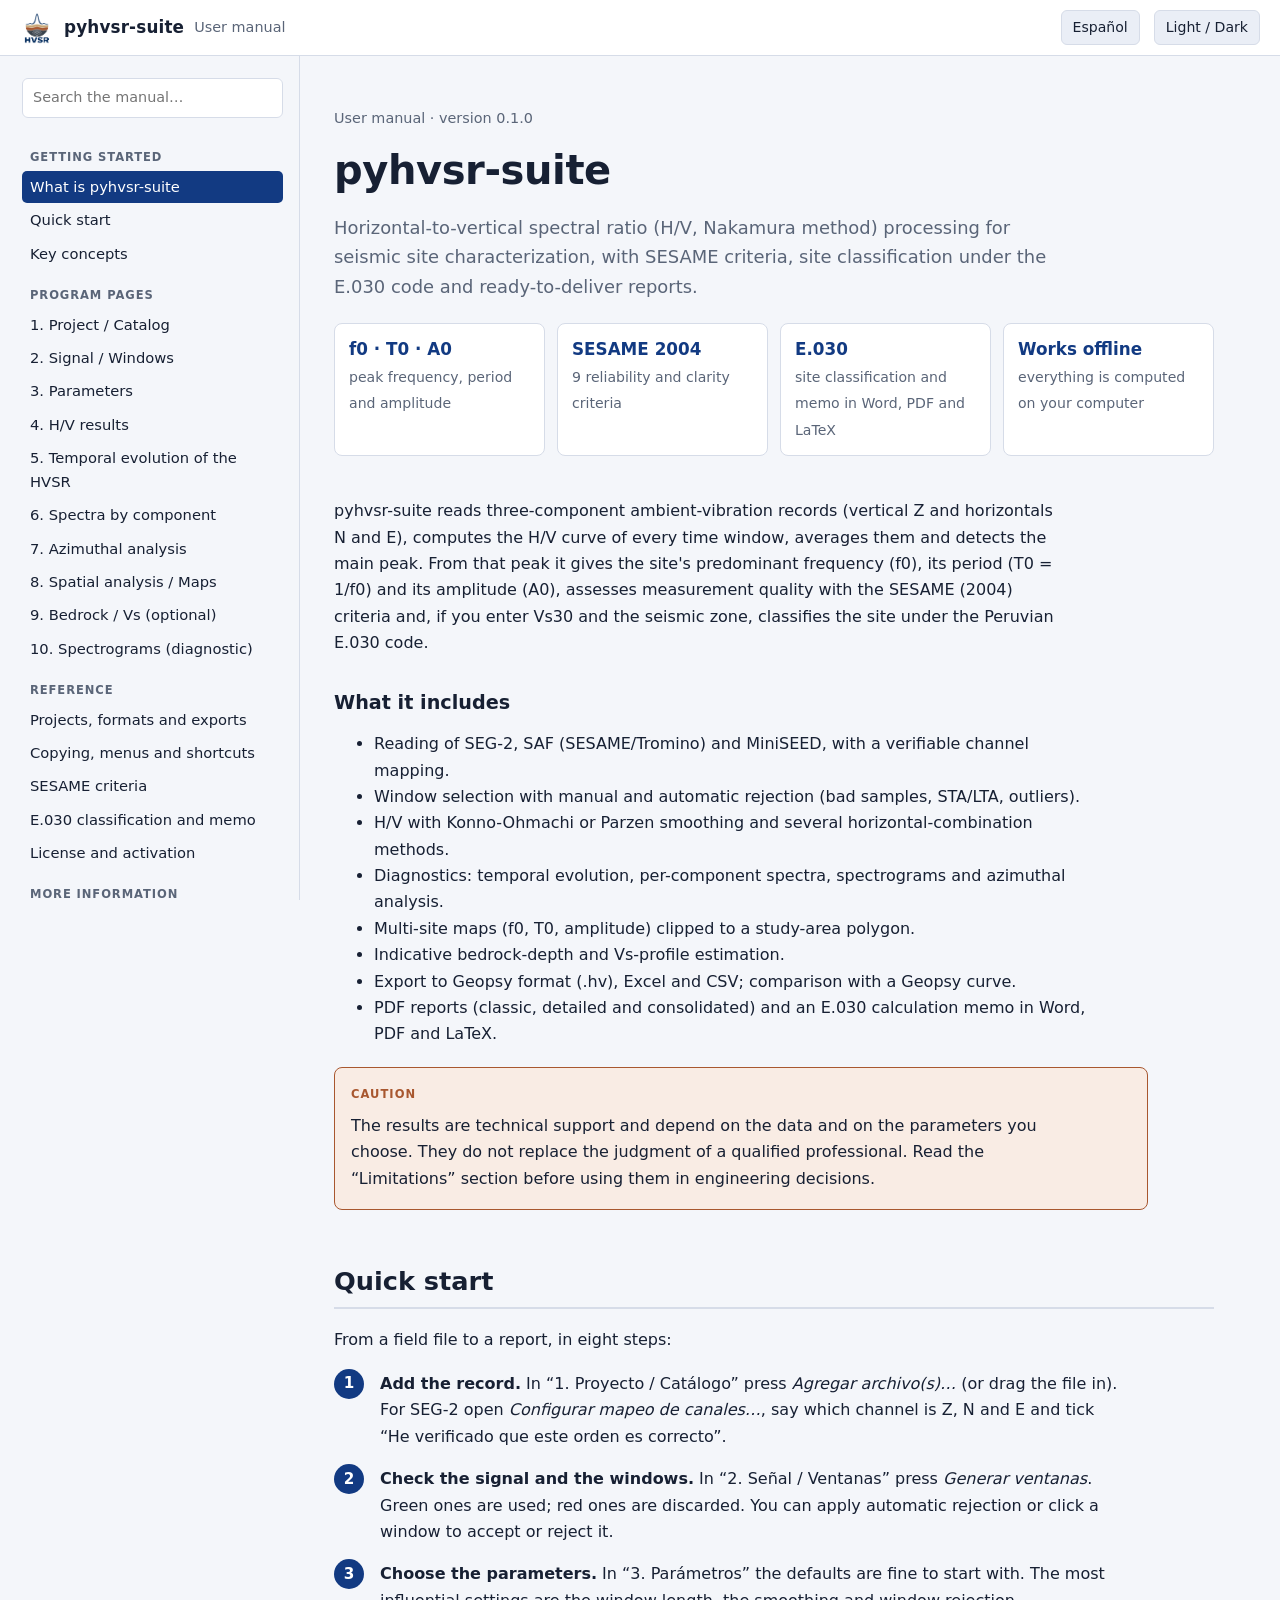
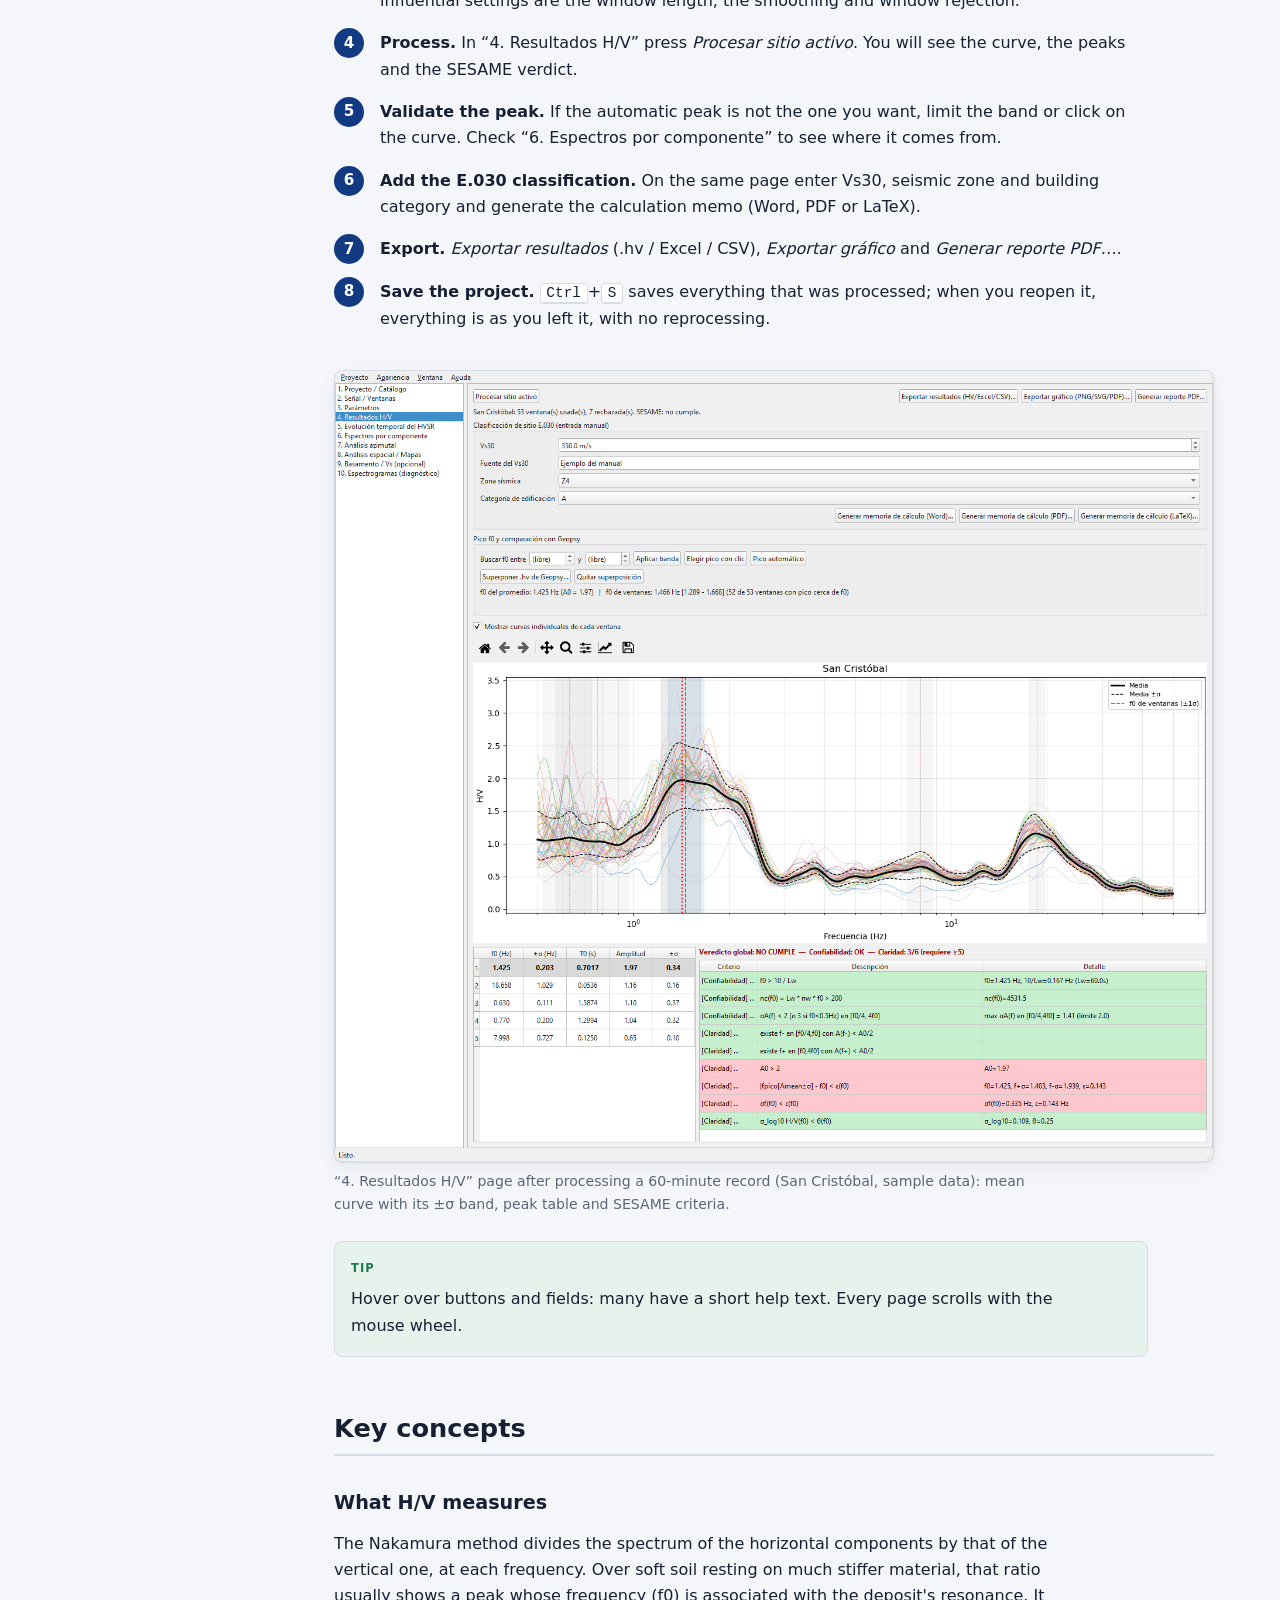
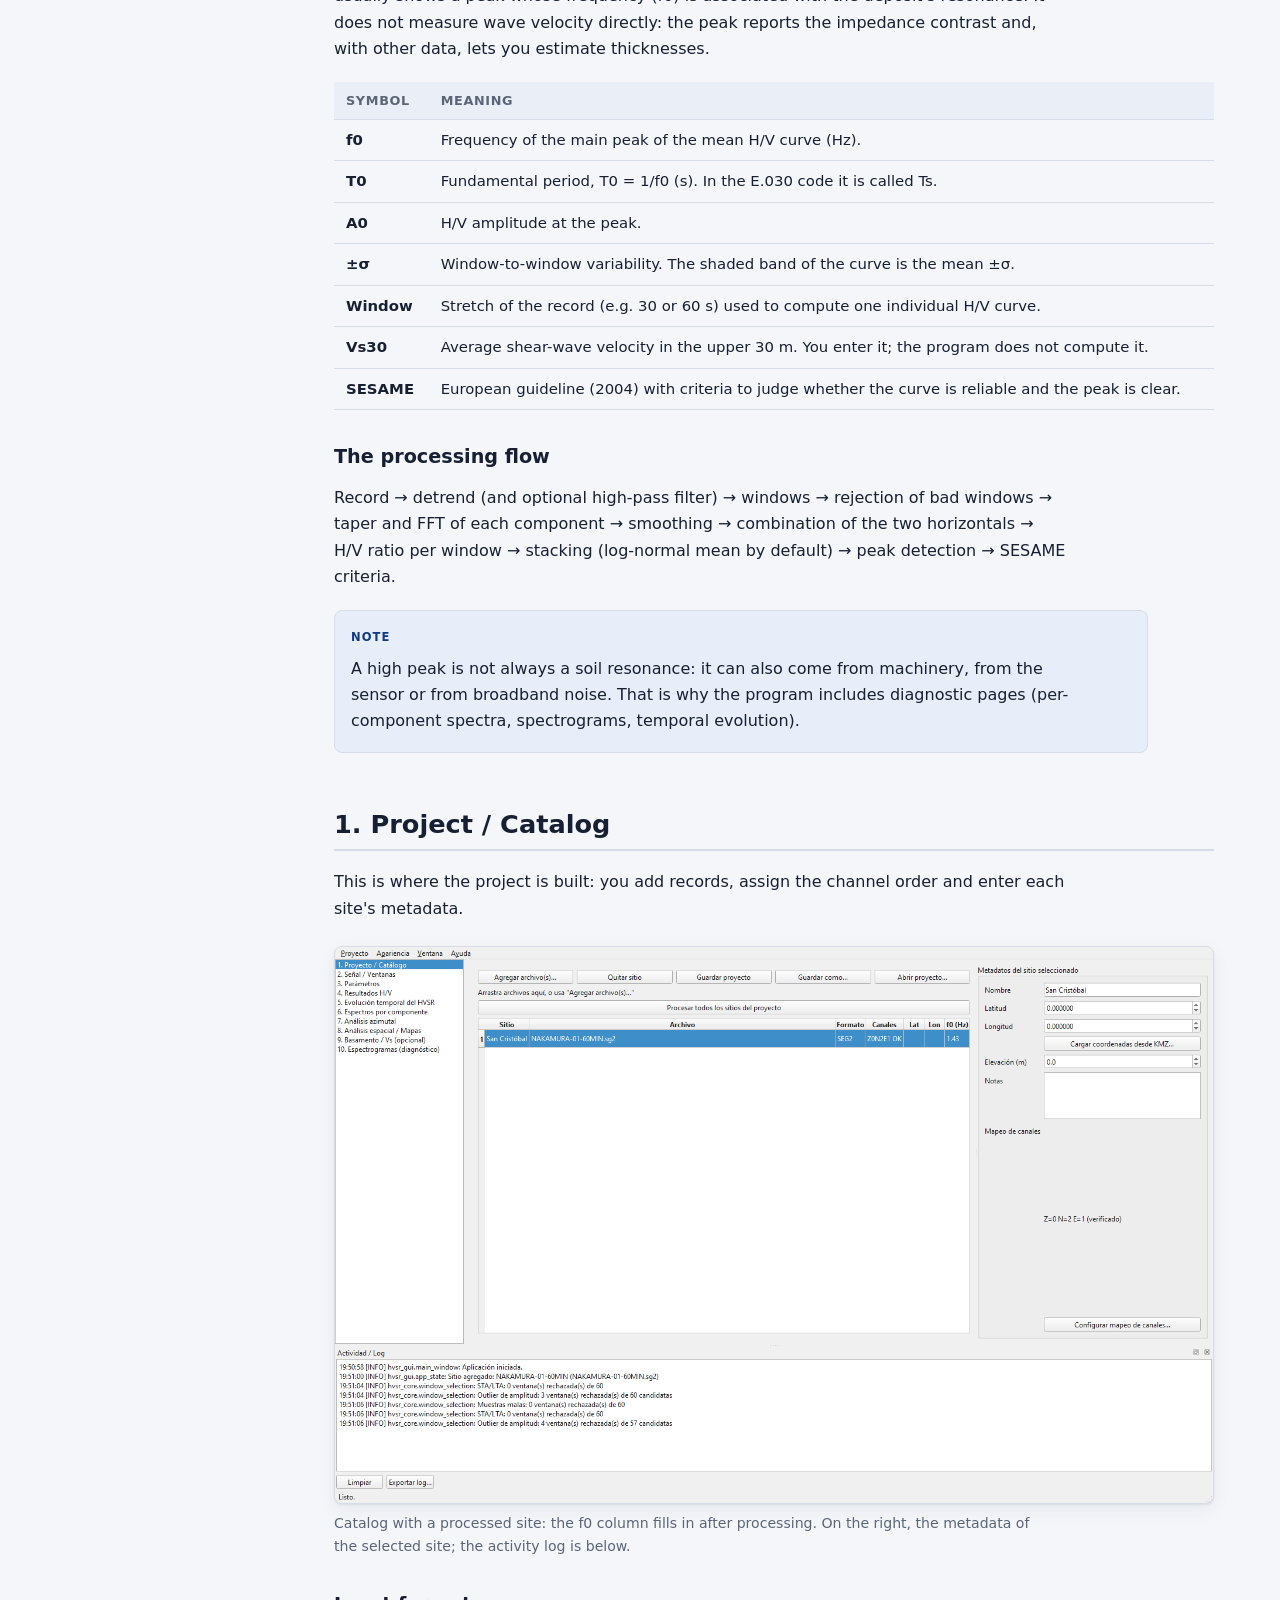
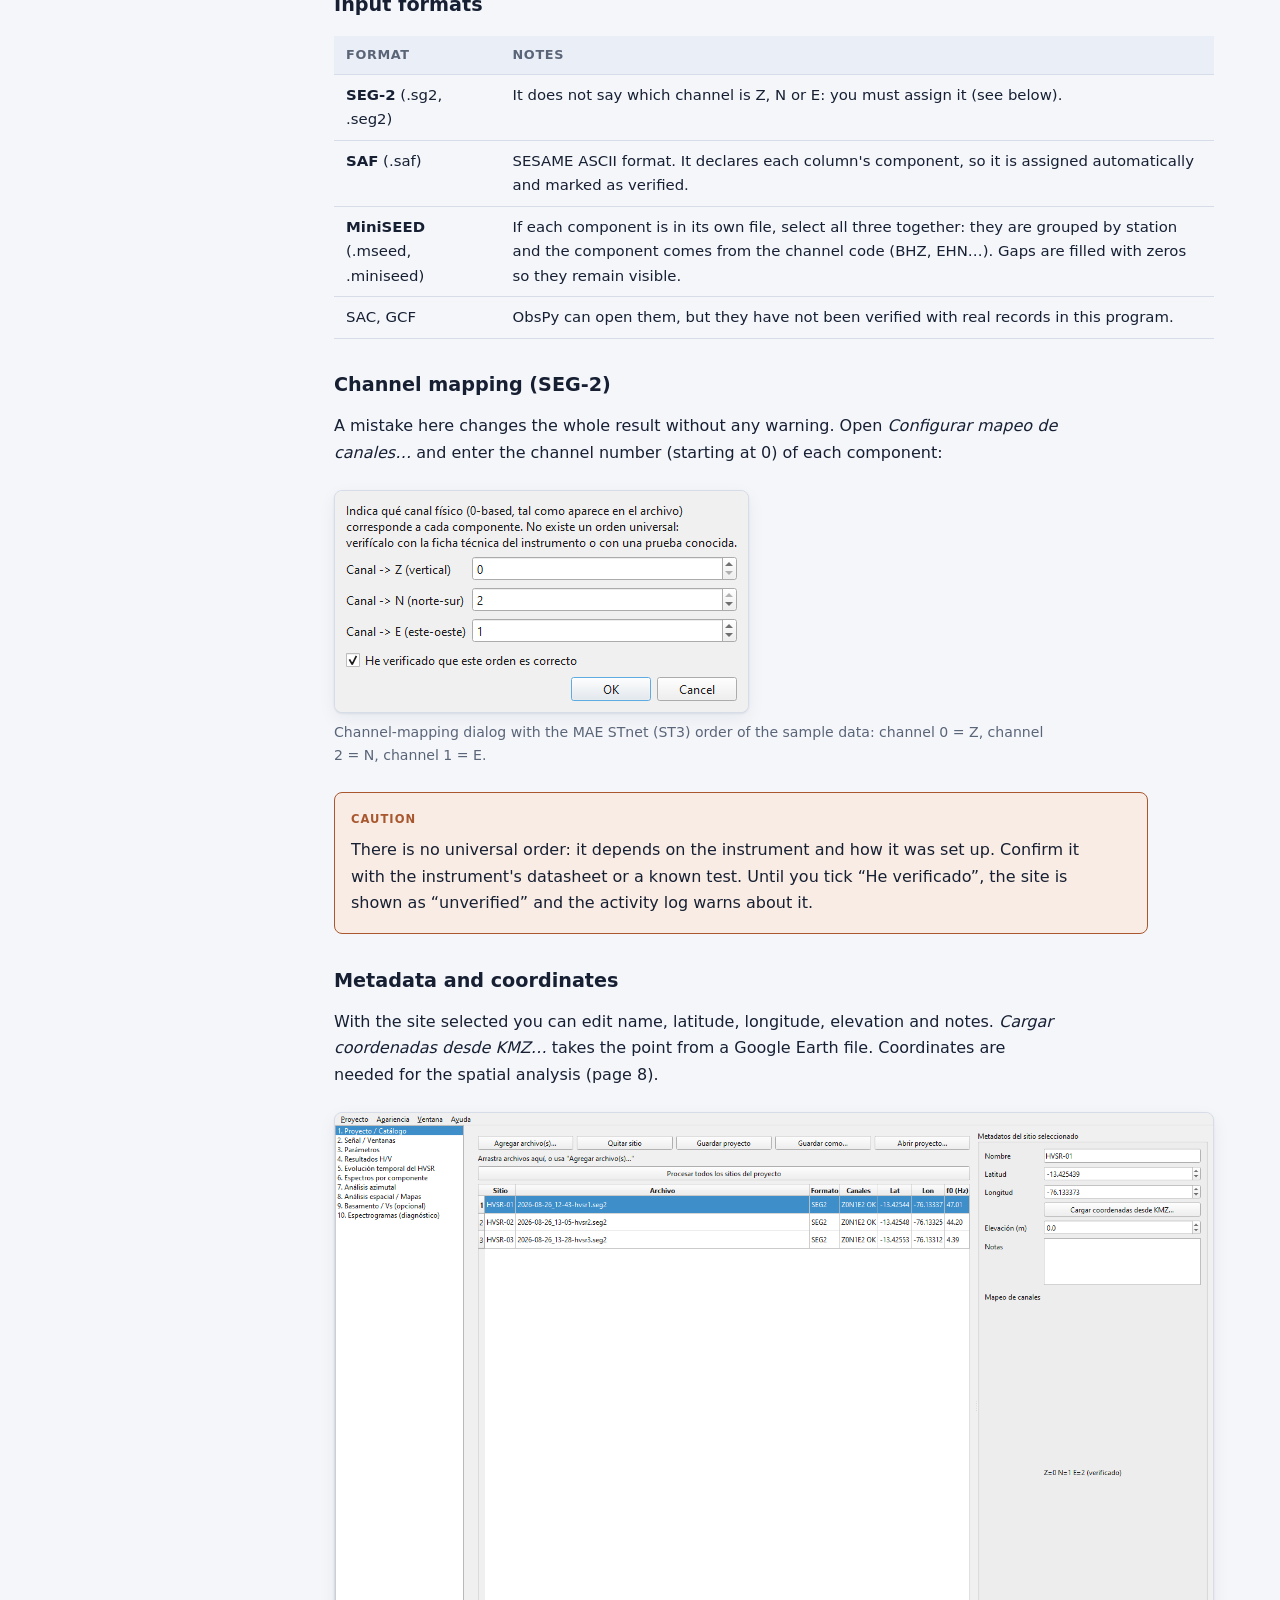
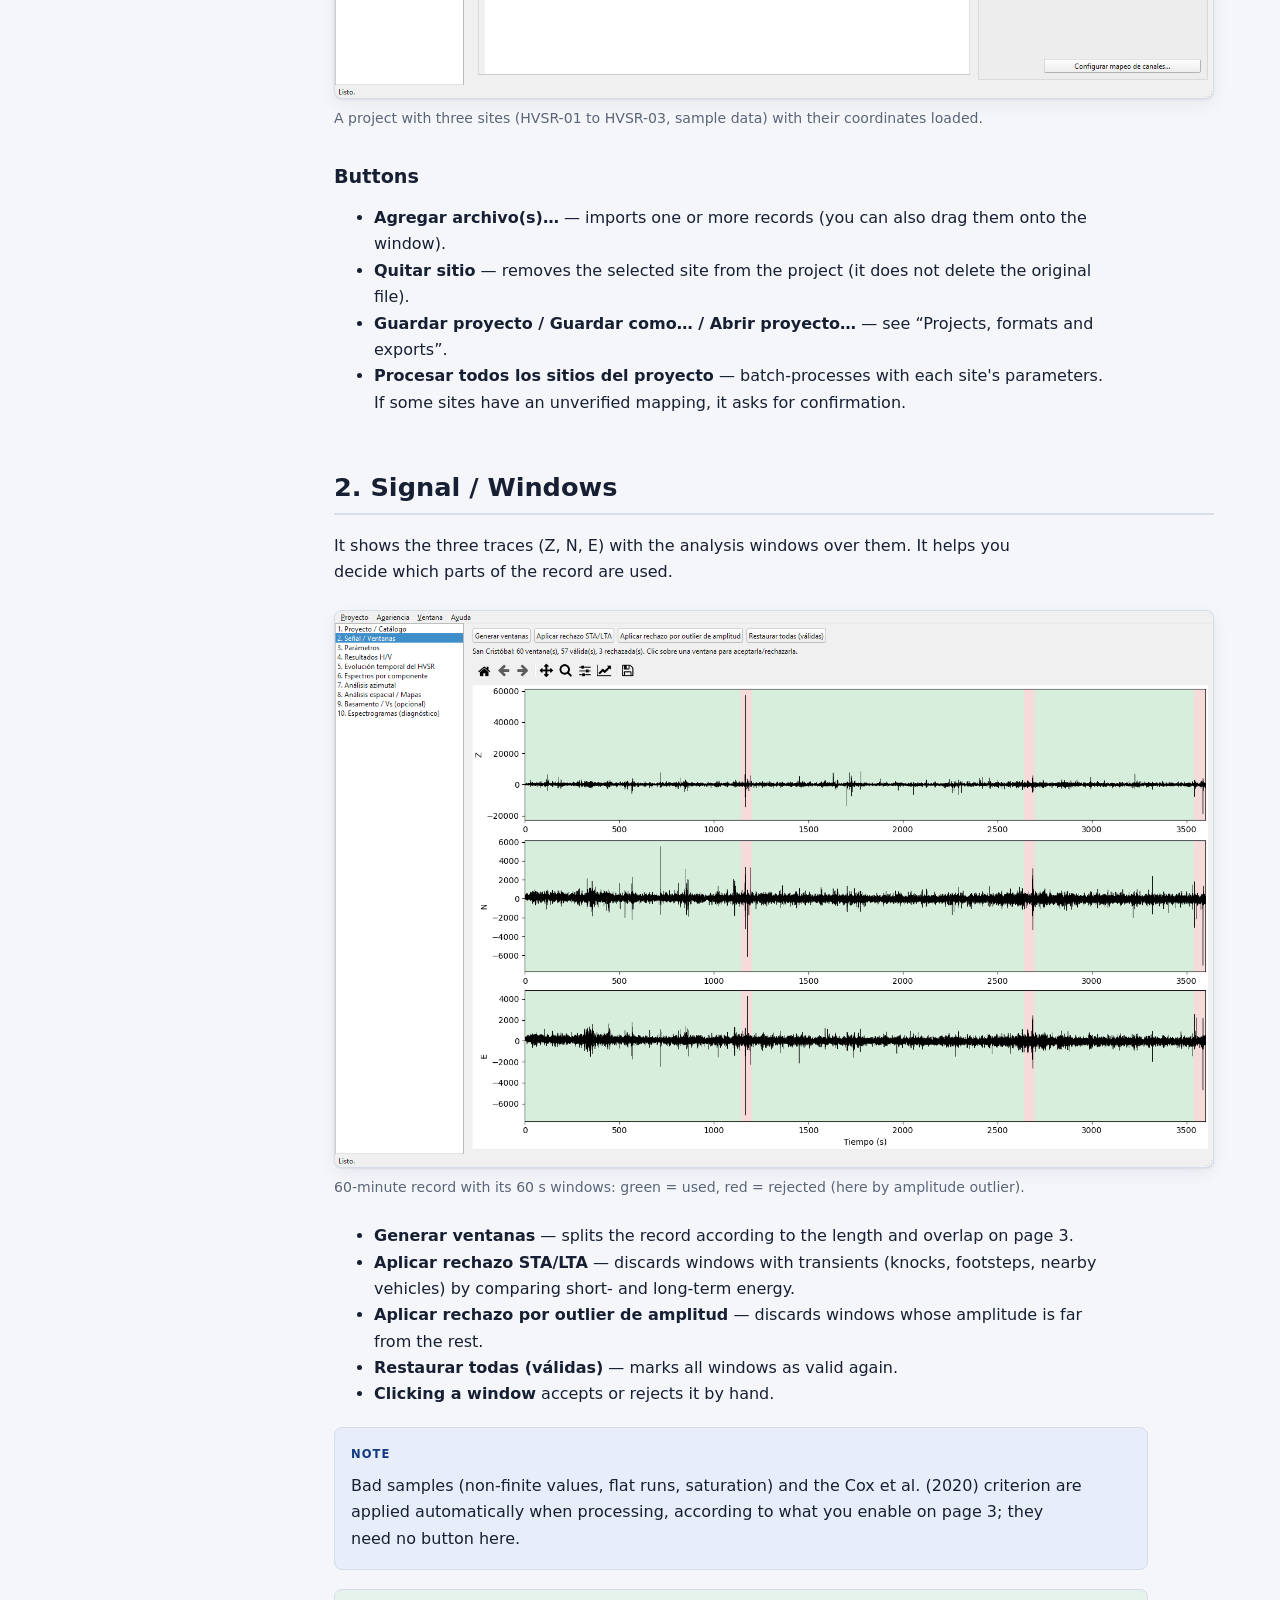
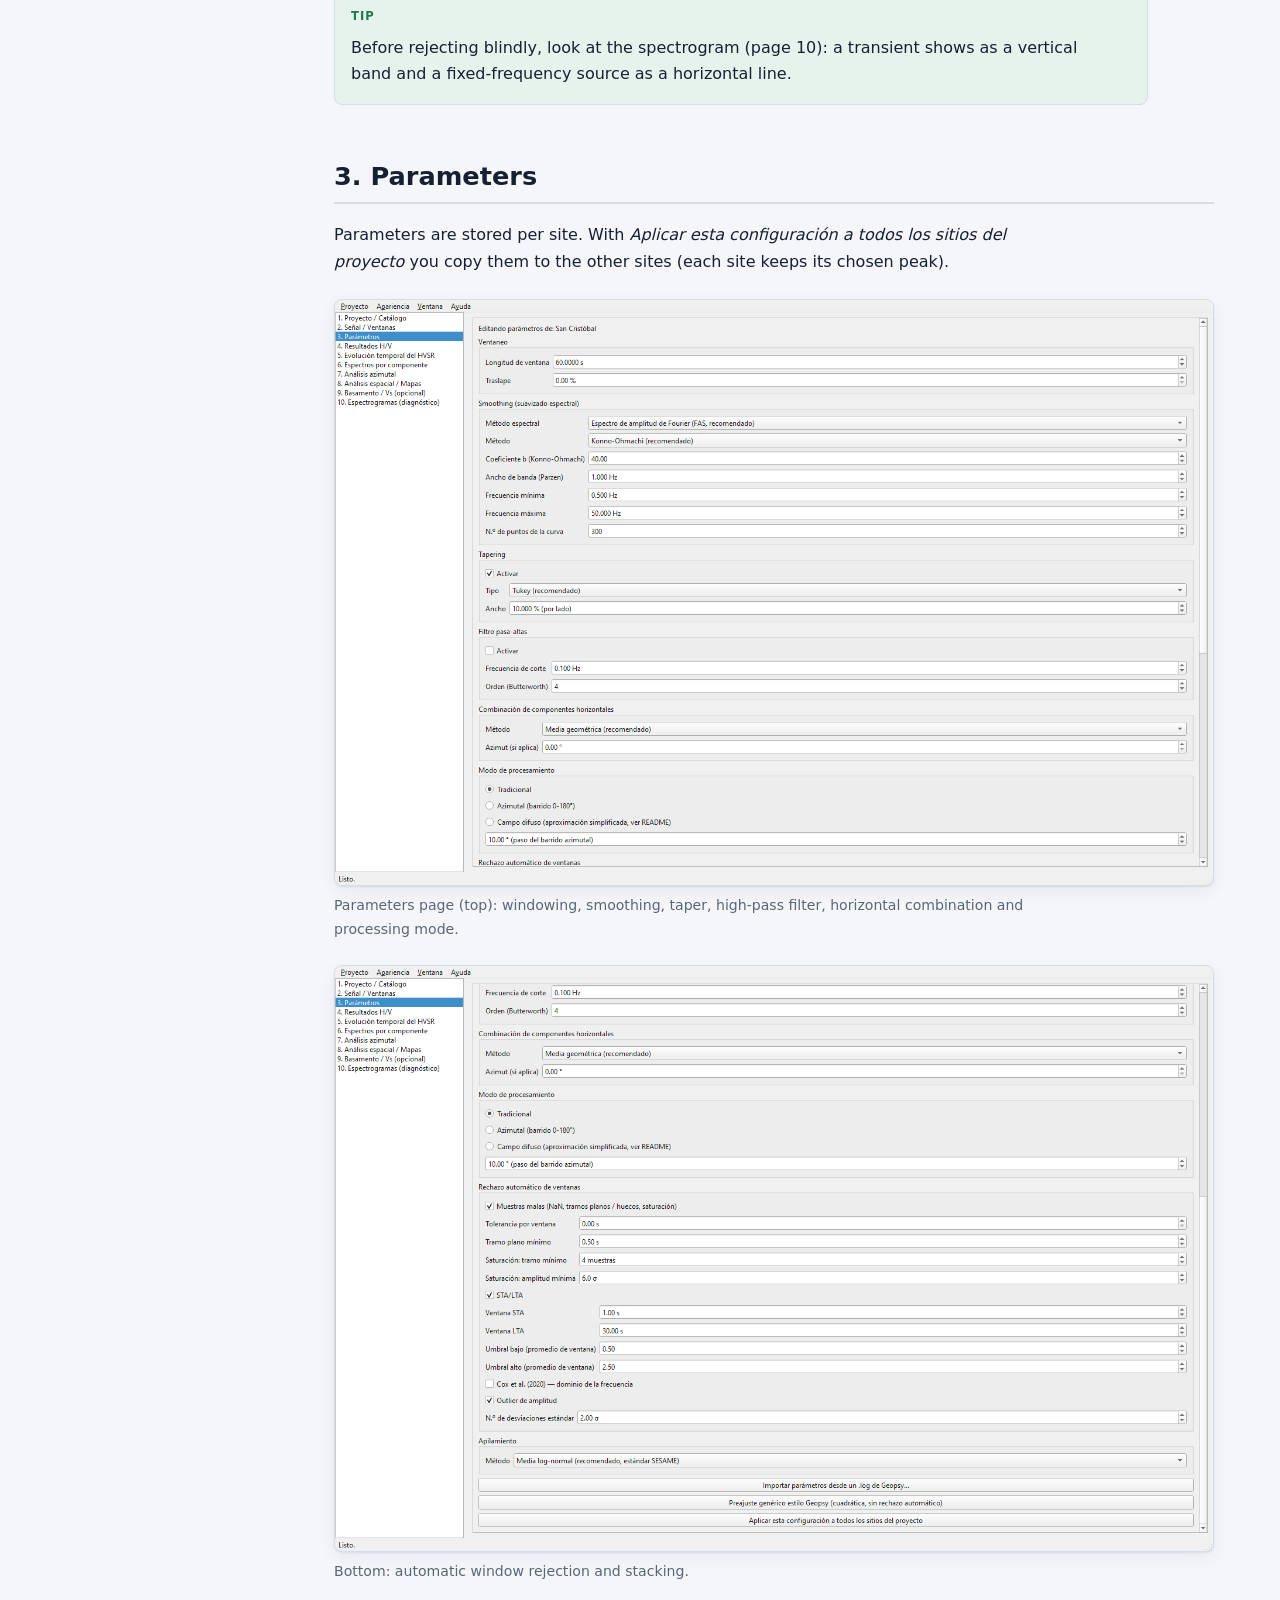
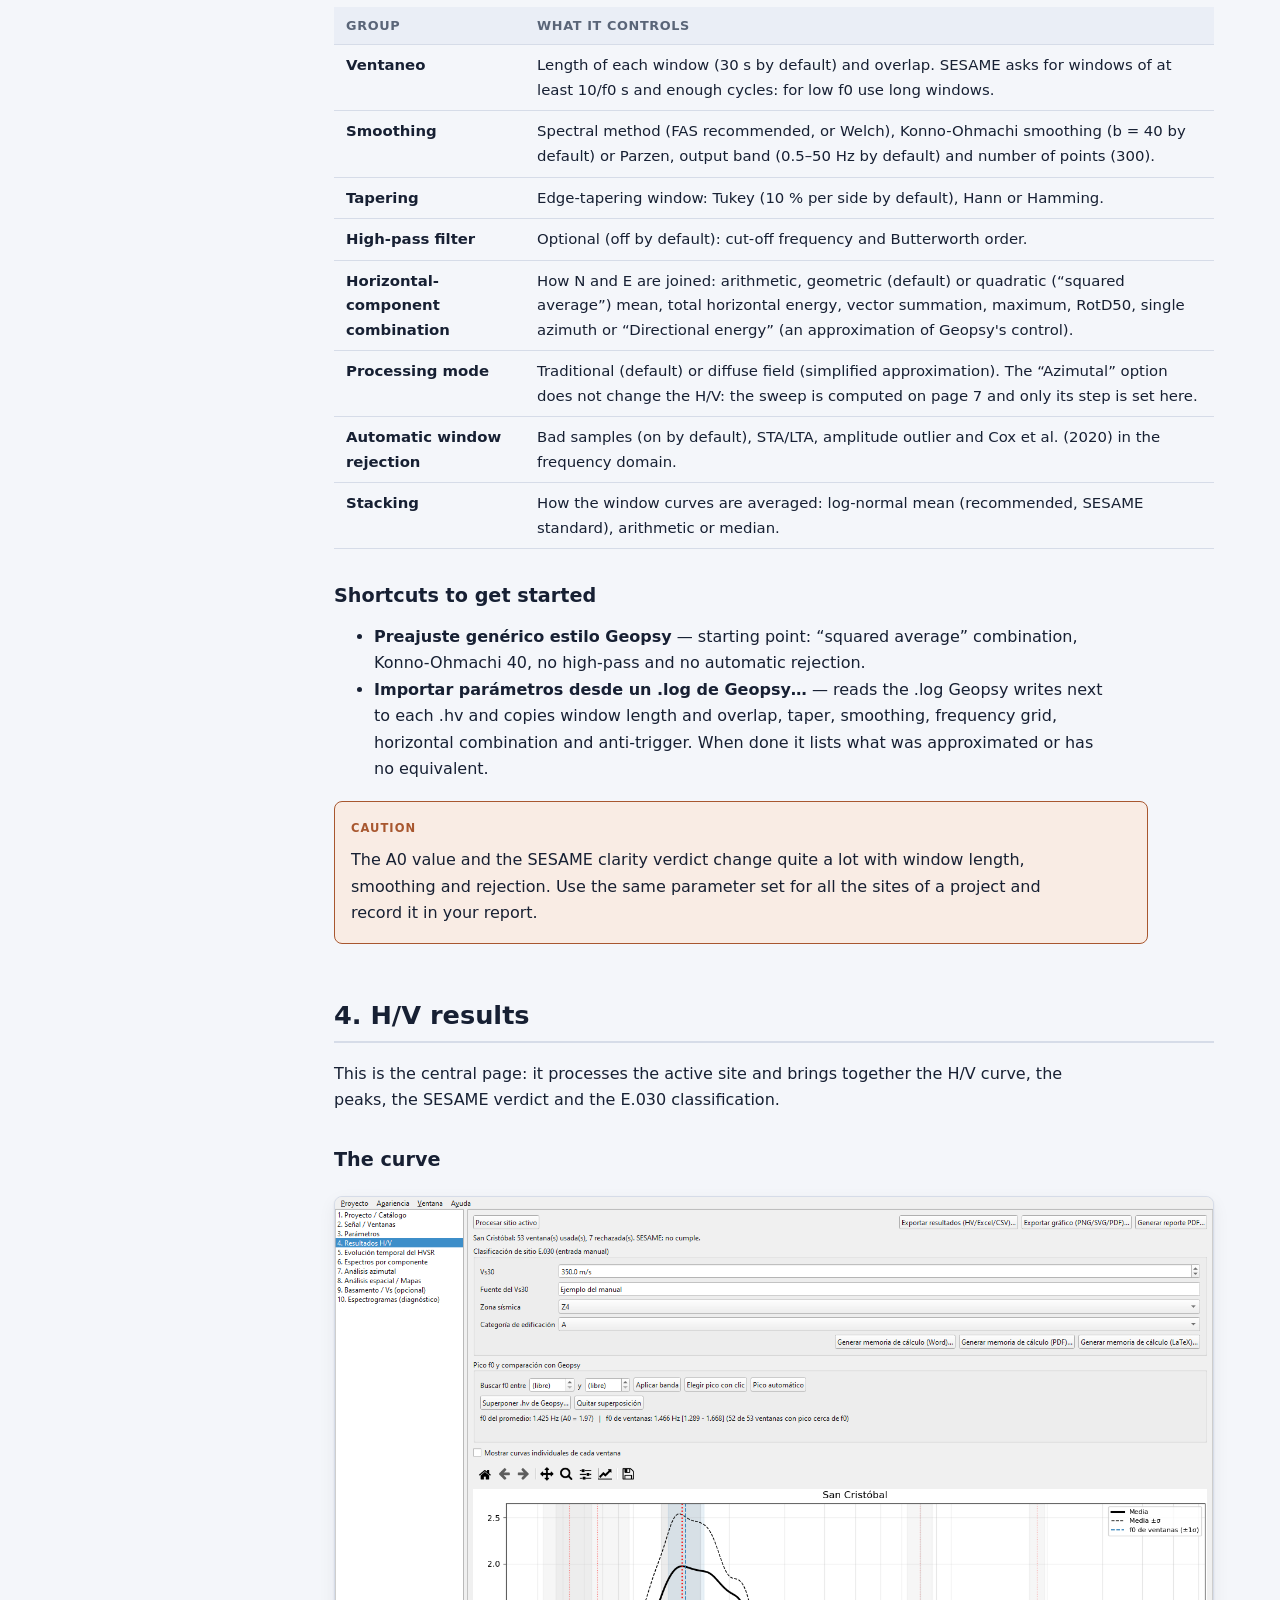
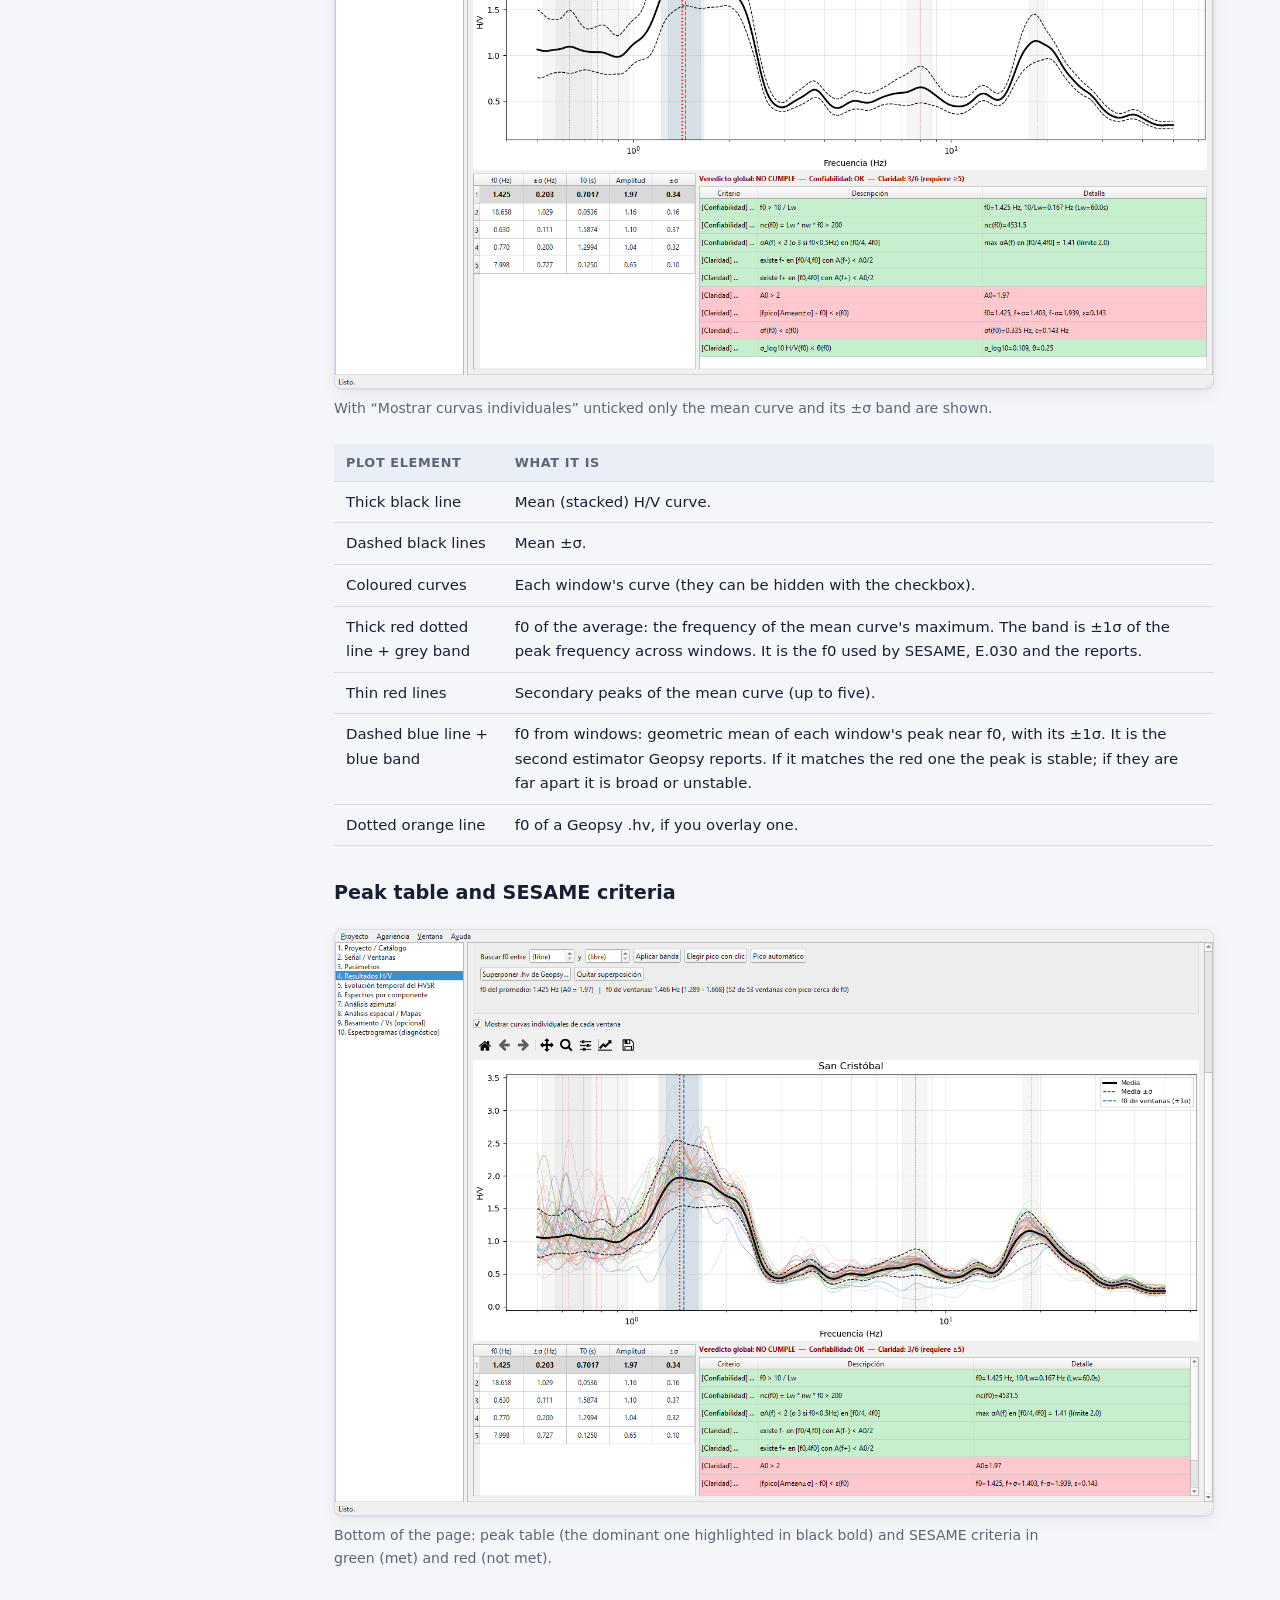
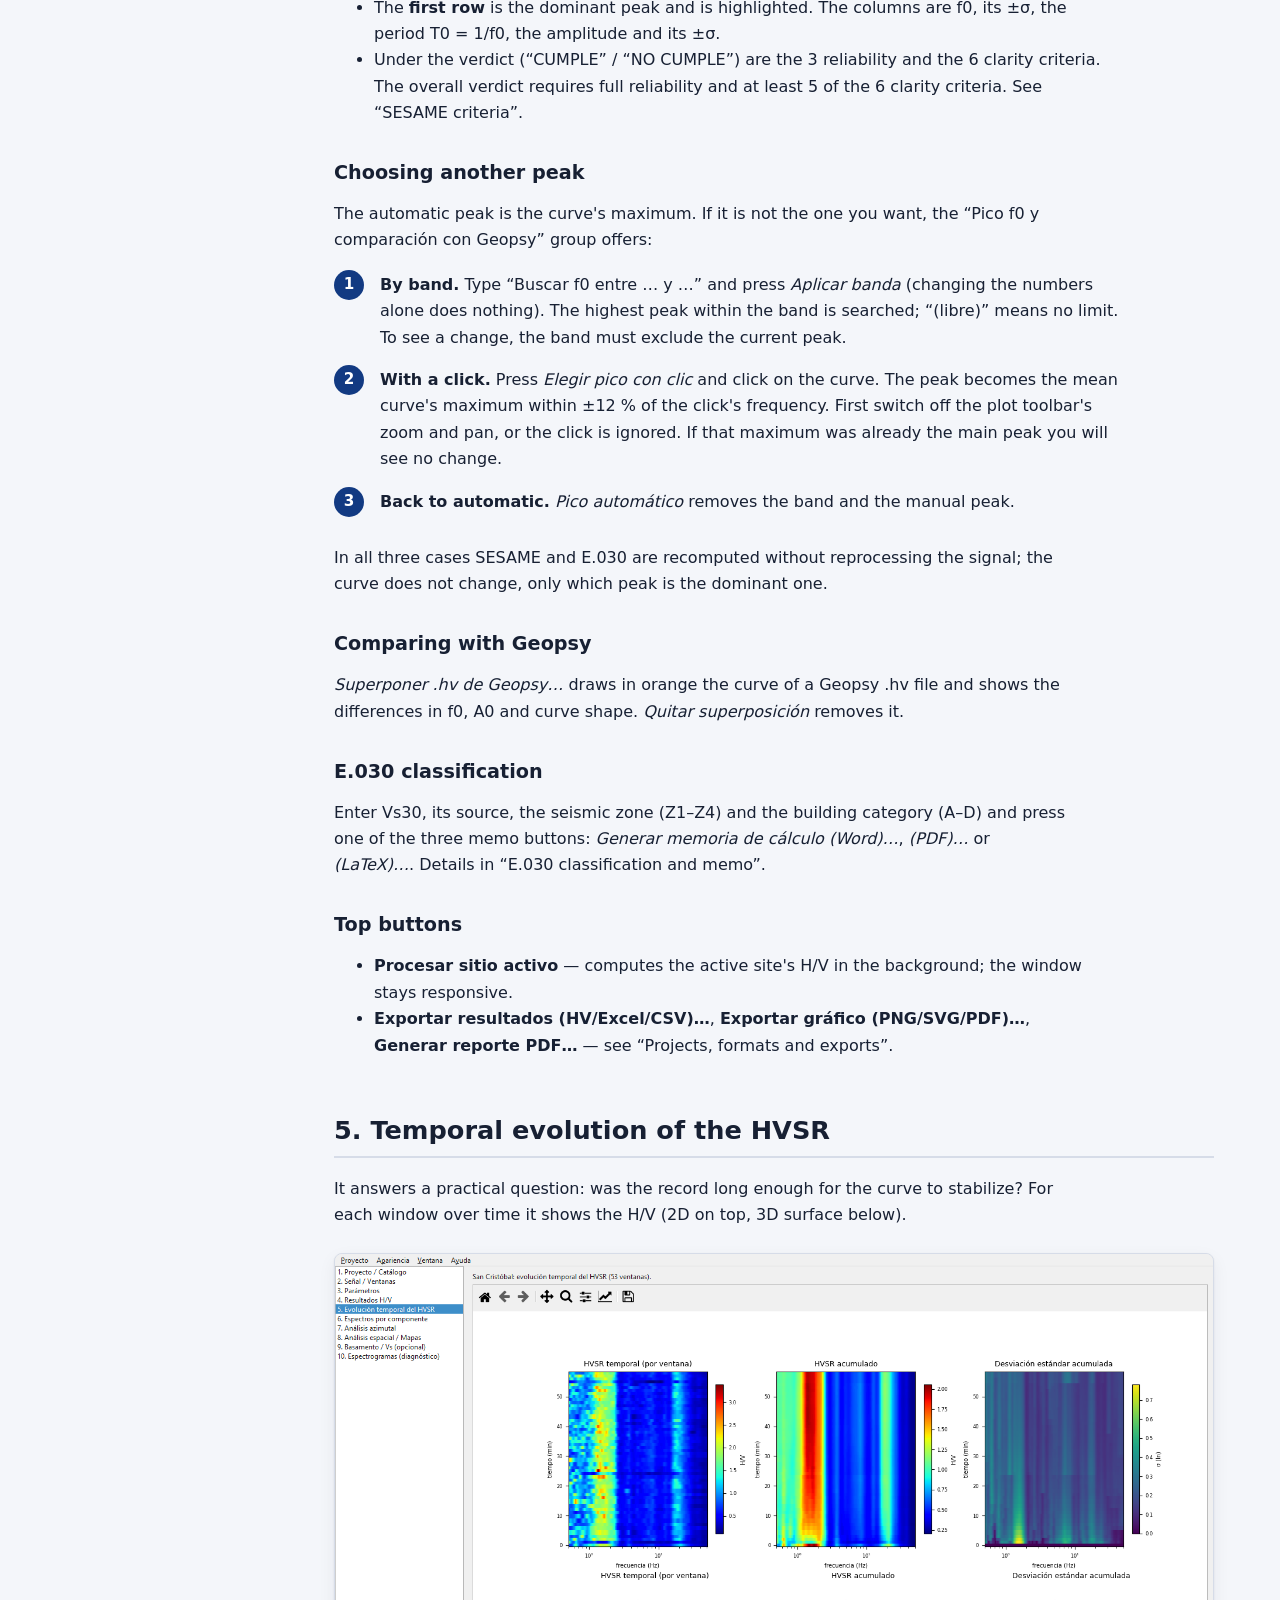
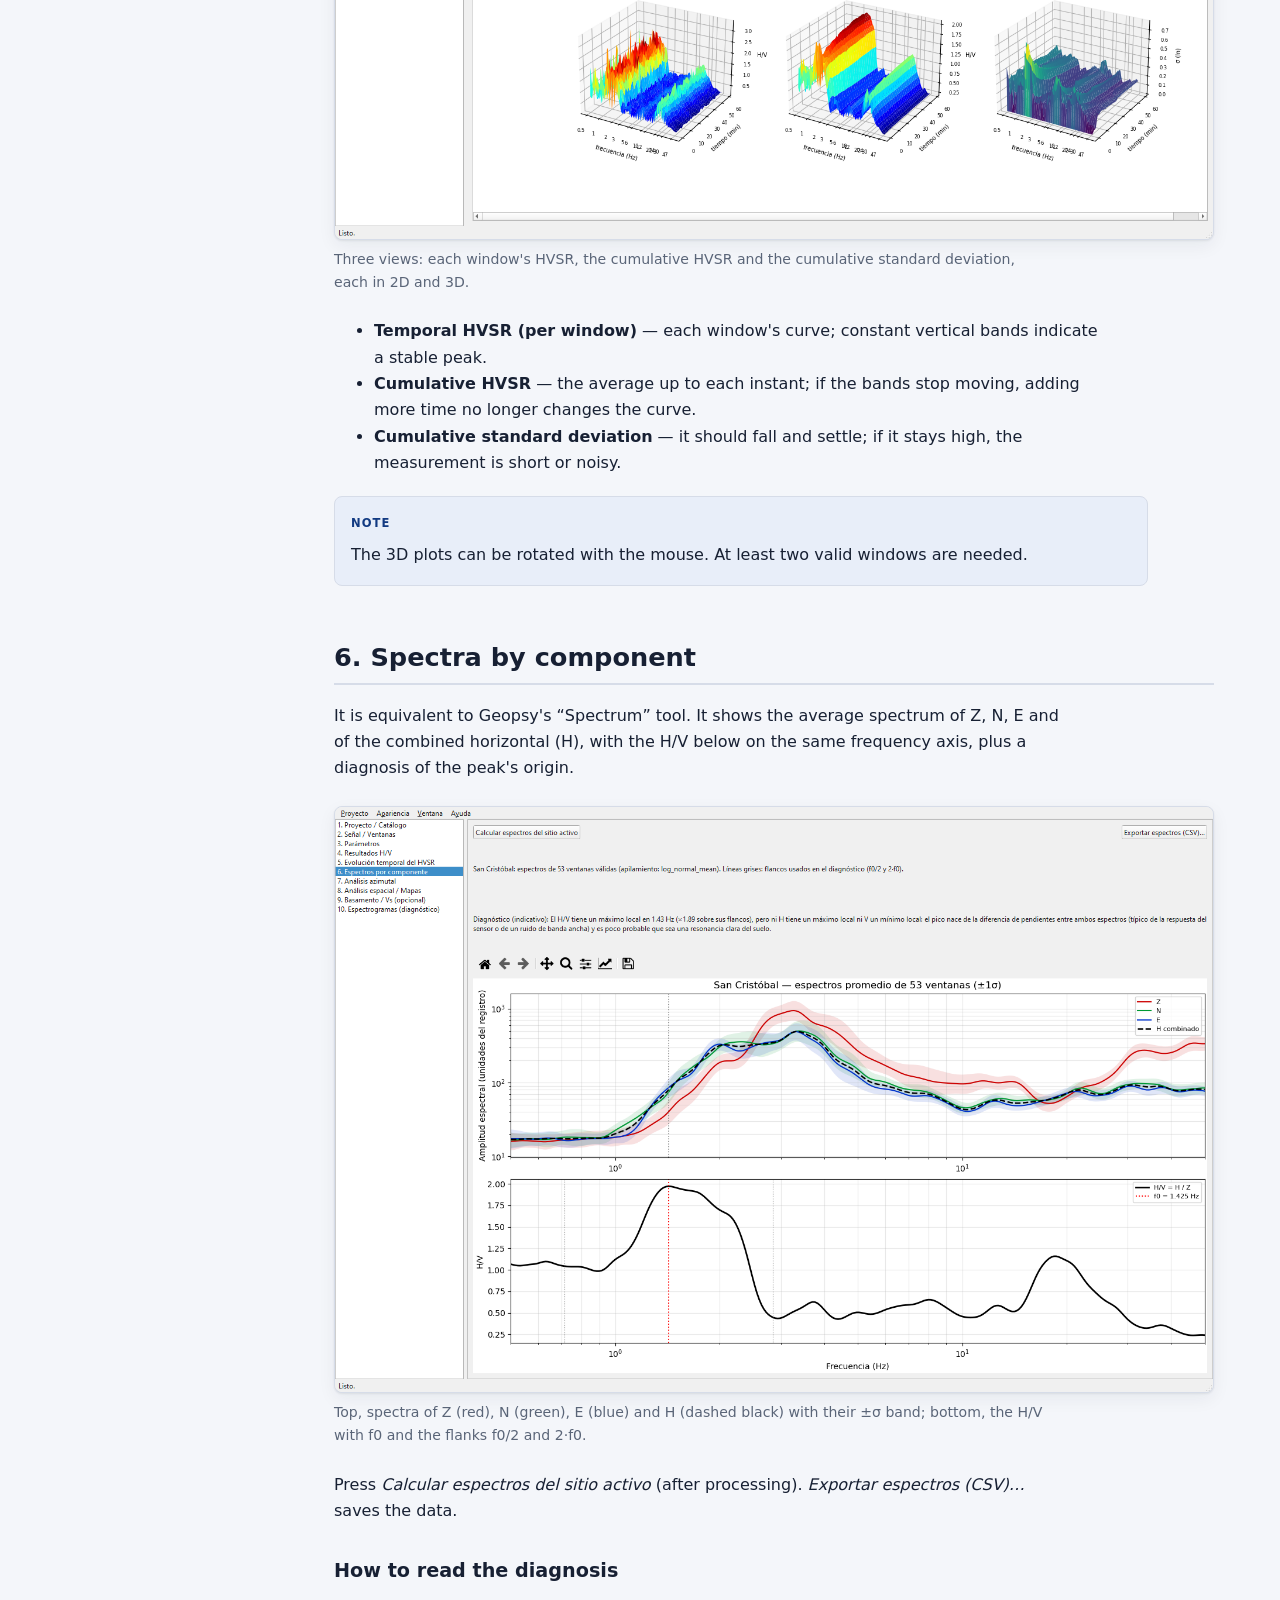
==== commit 17ee6f26: "Manual: tres botones de memoria de calculo (Word, PDF y LaTeX) y capturas actualizadas Co-Authored-B" ====
--- a/manual_en.html
+++ b/manual_en.html
@@ -60,7 +60,7 @@
   <div class="facts">
     <div class="fact"><b>f0 · T0 · A0</b><span>peak frequency, period and amplitude</span></div>
     <div class="fact"><b>SESAME 2004</b><span>9 reliability and clarity criteria</span></div>
-    <div class="fact"><b>E.030</b><span>site classification and Word memo</span></div>
+    <div class="fact"><b>E.030</b><span>site classification and memo in Word, PDF and LaTeX</span></div>
     <div class="fact"><b>Works offline</b><span>everything is computed on your computer</span></div>
   </div>
 </div>
@@ -76,7 +76,7 @@
   <li>Multi-site maps (f0, T0, amplitude) clipped to a study-area polygon.</li>
   <li>Indicative bedrock-depth and Vs-profile estimation.</li>
   <li>Export to Geopsy format (.hv), Excel and CSV; comparison with a Geopsy curve.</li>
-  <li>PDF reports (classic, detailed and consolidated) and an E.030 calculation memo in Word.</li>
+  <li>PDF reports (classic, detailed and consolidated) and an E.030 calculation memo in Word, PDF and LaTeX.</li>
 </ul>
 
 <div class="callout warn"><span class="label">Caution</span><p>The results are technical support and depend on the data and on the parameters you choose. They do not replace the judgment of a qualified professional. Read the “Limitations” section before using them in engineering decisions.</p></div>
@@ -95,7 +95,7 @@
   <li><b>Validate the peak.</b>
       If the automatic peak is not the one you want, limit the band or click on the curve. Check “6. Espectros por componente” to see where it comes from.</li>
   <li><b>Add the E.030 classification.</b>
-      On the same page enter Vs30, seismic zone and building category and generate the calculation memo (Word).</li>
+      On the same page enter Vs30, seismic zone and building category and generate the calculation memo (Word, PDF or LaTeX).</li>
   <li><b>Export.</b>
       <i>Exportar resultados</i> (.hv / Excel / CSV), <i>Exportar gráfico</i> and <i>Generar reporte PDF…</i>.</li>
   <li><b>Save the project.</b>
@@ -232,7 +232,7 @@
 <p><i>Superponer .hv de Geopsy…</i> draws in orange the curve of a Geopsy .hv file and shows the differences in f0, A0 and curve shape. <i>Quitar superposición</i> removes it.</p>
 
 <h3>E.030 classification</h3>
-<p>Enter Vs30, its source, the seismic zone (Z1–Z4) and the building category (A–D) and press <i>Generar memoria de cálculo (Word)…</i>. Details in “E.030 classification and memo”.</p>
+<p>Enter Vs30, its source, the seismic zone (Z1–Z4) and the building category (A–D) and press one of the three memo buttons: <i>Generar memoria de cálculo (Word)…</i>, <i>(PDF)…</i> or <i>(LaTeX)…</i>. Details in “E.030 classification and memo”.</p>
 
 <h3>Top buttons</h3>
 <ul>
@@ -425,8 +425,16 @@
 <h3>Art. 14.8: reclassification</h3>
 <p>For building category <b>A or B in zone Z4</b> on <b>S1 to S4</b> soils, if Ts ≥ 0.65·Tp the next less favourable profile is taken, with the upper limit of Tp (or a site-specific study is made). In other cases the check is shown as additional information and the memo says so. If the profile is already S4, the next one (S5) has no parameters: a site-specific study is required.</p>
 
-<h3>The calculation memo (Word)</h3>
-<p><i>Generar memoria de cálculo (Word)…</i> creates a document with: zone factor, profile classification by Vs30, soil factor S, periods Tp and TL (with the step-by-step interpolation), the site's predominant period, the Ts &lt; 0.65·Tp check, the Art. 14.8 reclassification, the reference factor C and considerations and limitations. Every number is computed in the program; the document only presents it.</p>
+<h3>The calculation memo: Word, PDF and LaTeX</h3>
+<p>Any of the three buttons creates a document with: zone factor, profile classification by Vs30, soil factor S, periods Tp and TL (with the step-by-step interpolation), the site's predominant period, the Ts &lt; 0.65·Tp check, the Art. 14.8 reclassification, the reference factor C and considerations and limitations.</p>
+<div class="table-wrap"><table>
+<tr><th>Button</th><th>What you get</th><th>When to use it</th></tr>
+<tr><td><i>Generar memoria de cálculo (Word)…</i></td><td>A <code>.docx</code> file.</td><td>To edit the text in Word before delivering it.</td></tr>
+<tr><td><i>Generar memoria de cálculo (PDF)…</i></td><td>A LaTeX-formatted PDF, ready to deliver.</td><td>The most direct option: you do not need LaTeX installed or an internet connection.</td></tr>
+<tr><td><i>Generar memoria de cálculo (LaTeX)…</i></td><td>The editable <code>.tex</code> file and its PDF.</td><td>To include the memo in a thesis or paper, or to customise it in LaTeX.</td></tr>
+</table></div>
+<p>All three give the same numbers, because they come from the same calculation. The PDF is compiled with a LaTeX compiler that is bundled with the program; the first time it prepares a copy of its packages in your user folder (about 40 MB, a couple of seconds) and afterwards it compiles in a few seconds. If you already have MiKTeX or TeX Live installed, the LaTeX button uses it.</p>
+<p>Every number is computed in the program; the document only presents it.</p>
 <div class="callout warn"><span class="label">Caution</span><p>The tables were transcribed from the provided text of the E.030 code (2026 edition). Check them against the current official text before critical use, and make sure the Vs30 you enter comes from an appropriate test (MASW, refraction, SPT) or state that it is theoretical.</p></div>
 </section>
 <section id="license"><h2>License and activation</h2>
@@ -506,8 +514,8 @@
 <p>Your Excel uses a decimal comma. Right-click the table and choose “Copiar toda la tabla (coma decimal, para Excel en español)”.</p></details>
 <details><summary>Opening a project shows a warning that the data file cannot be found</summary>
 <p>The project stores the results but not the original signal. Put the file back in the folder where it was (the path in the warning) or re-import the record. Meanwhile you can view and export the saved results.</p></details>
-<details><summary>The Word memo is not generated</summary>
-<p>Check that you entered Vs30 (greater than 0) and the seismic zone, and look at the activity log: the error message shows the cause.</p></details>
+<details><summary>The memo (Word, PDF or LaTeX) is not generated</summary>
+<p>Check that you entered Vs30 (greater than 0) and the seismic zone, and look at the activity log: the error message shows the cause. If only the PDF fails, generate the memo in Word, which does not depend on the compiler.</p></details>
 <details><summary>The manual does not open when I press F1</summary>
 <p>Open <code>docs/manual/index.html</code>, in the program's installation folder, manually with your browser. If it is missing, reinstall the program.</p></details>
 <details><summary>The program is slow with long records</summary>
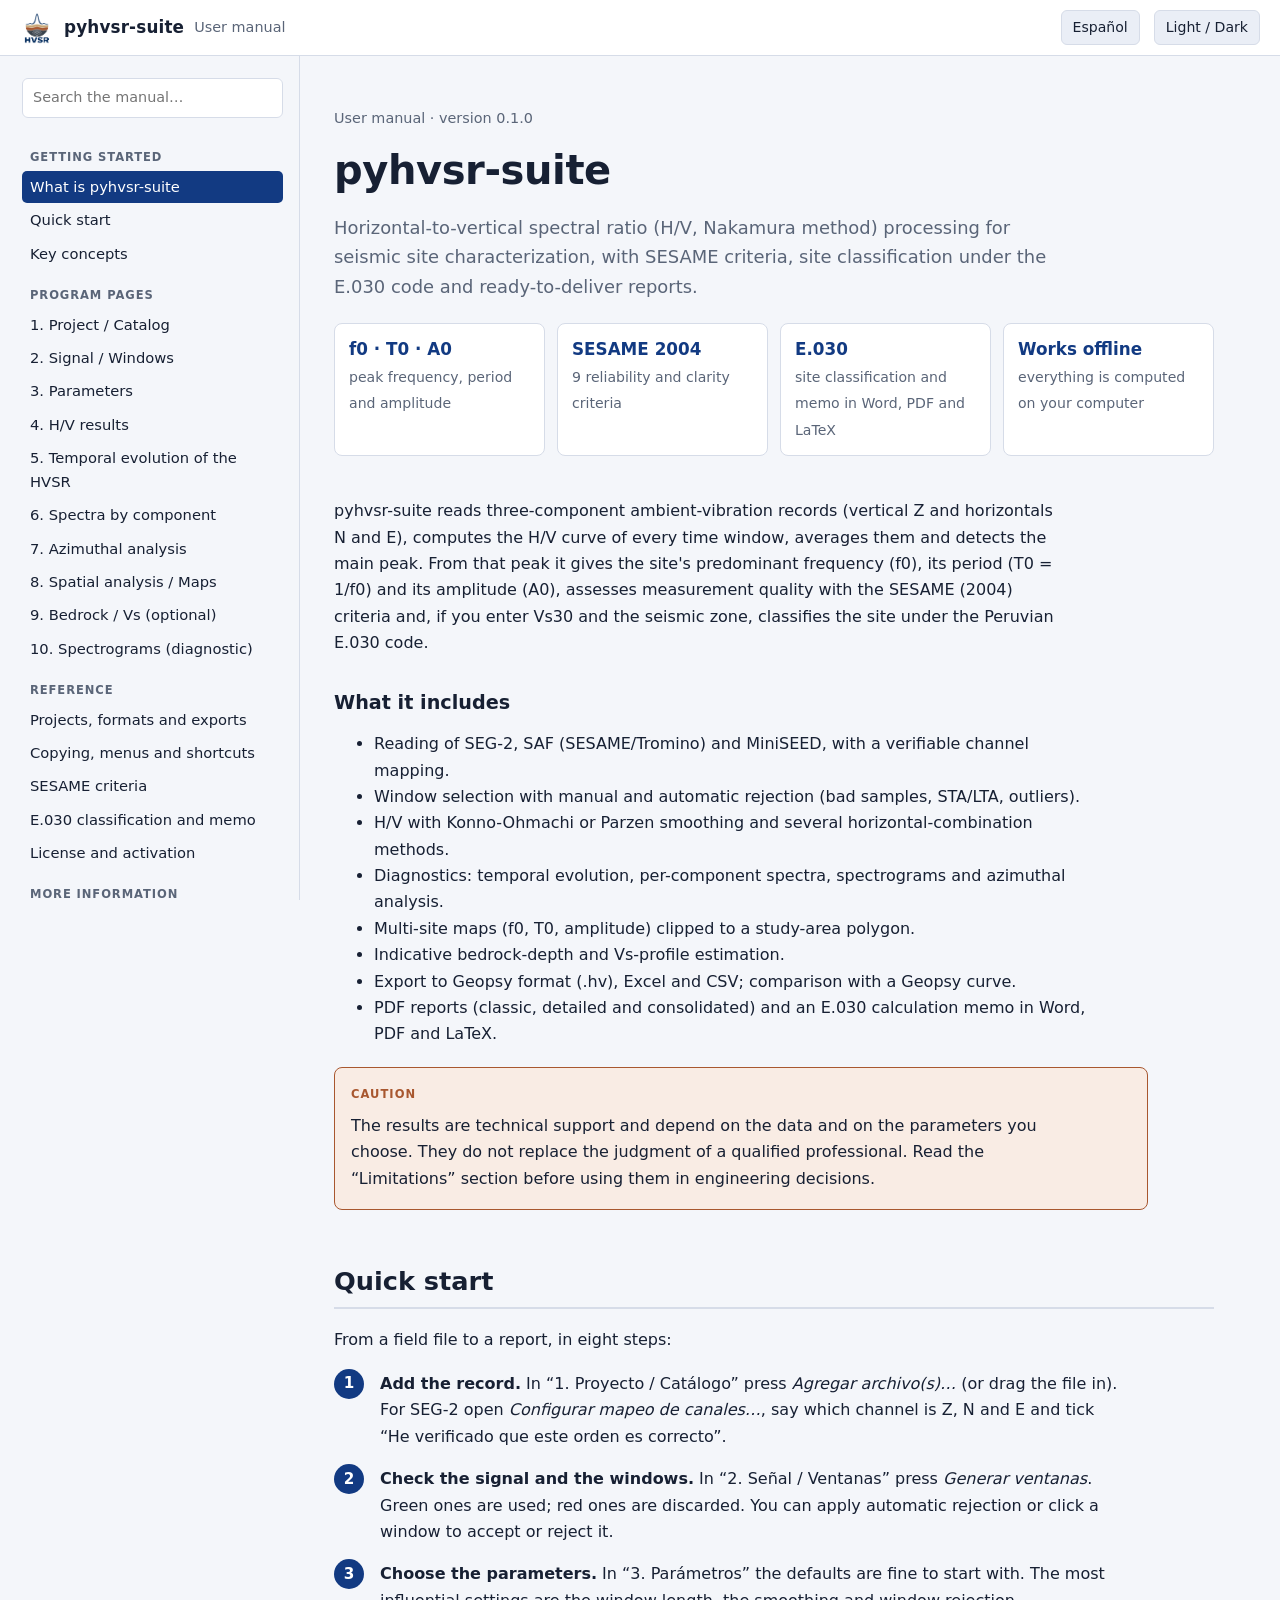
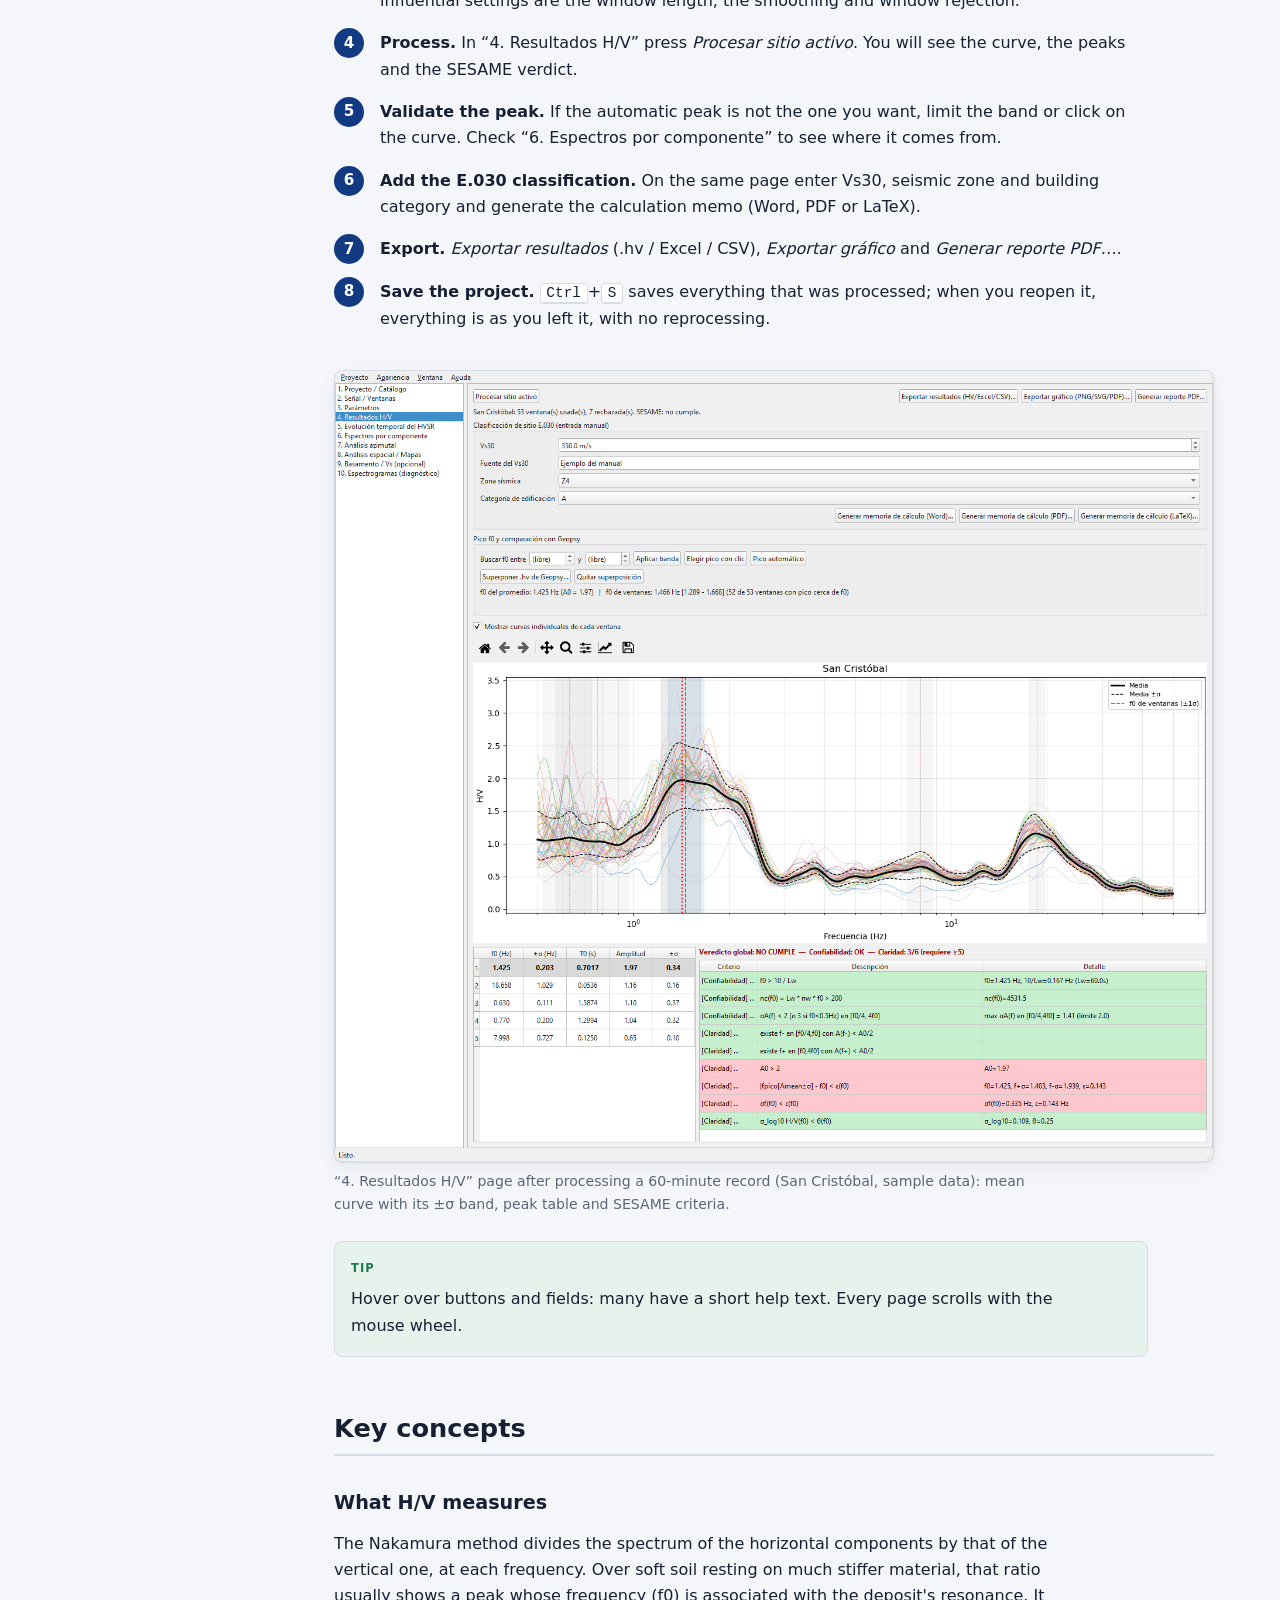
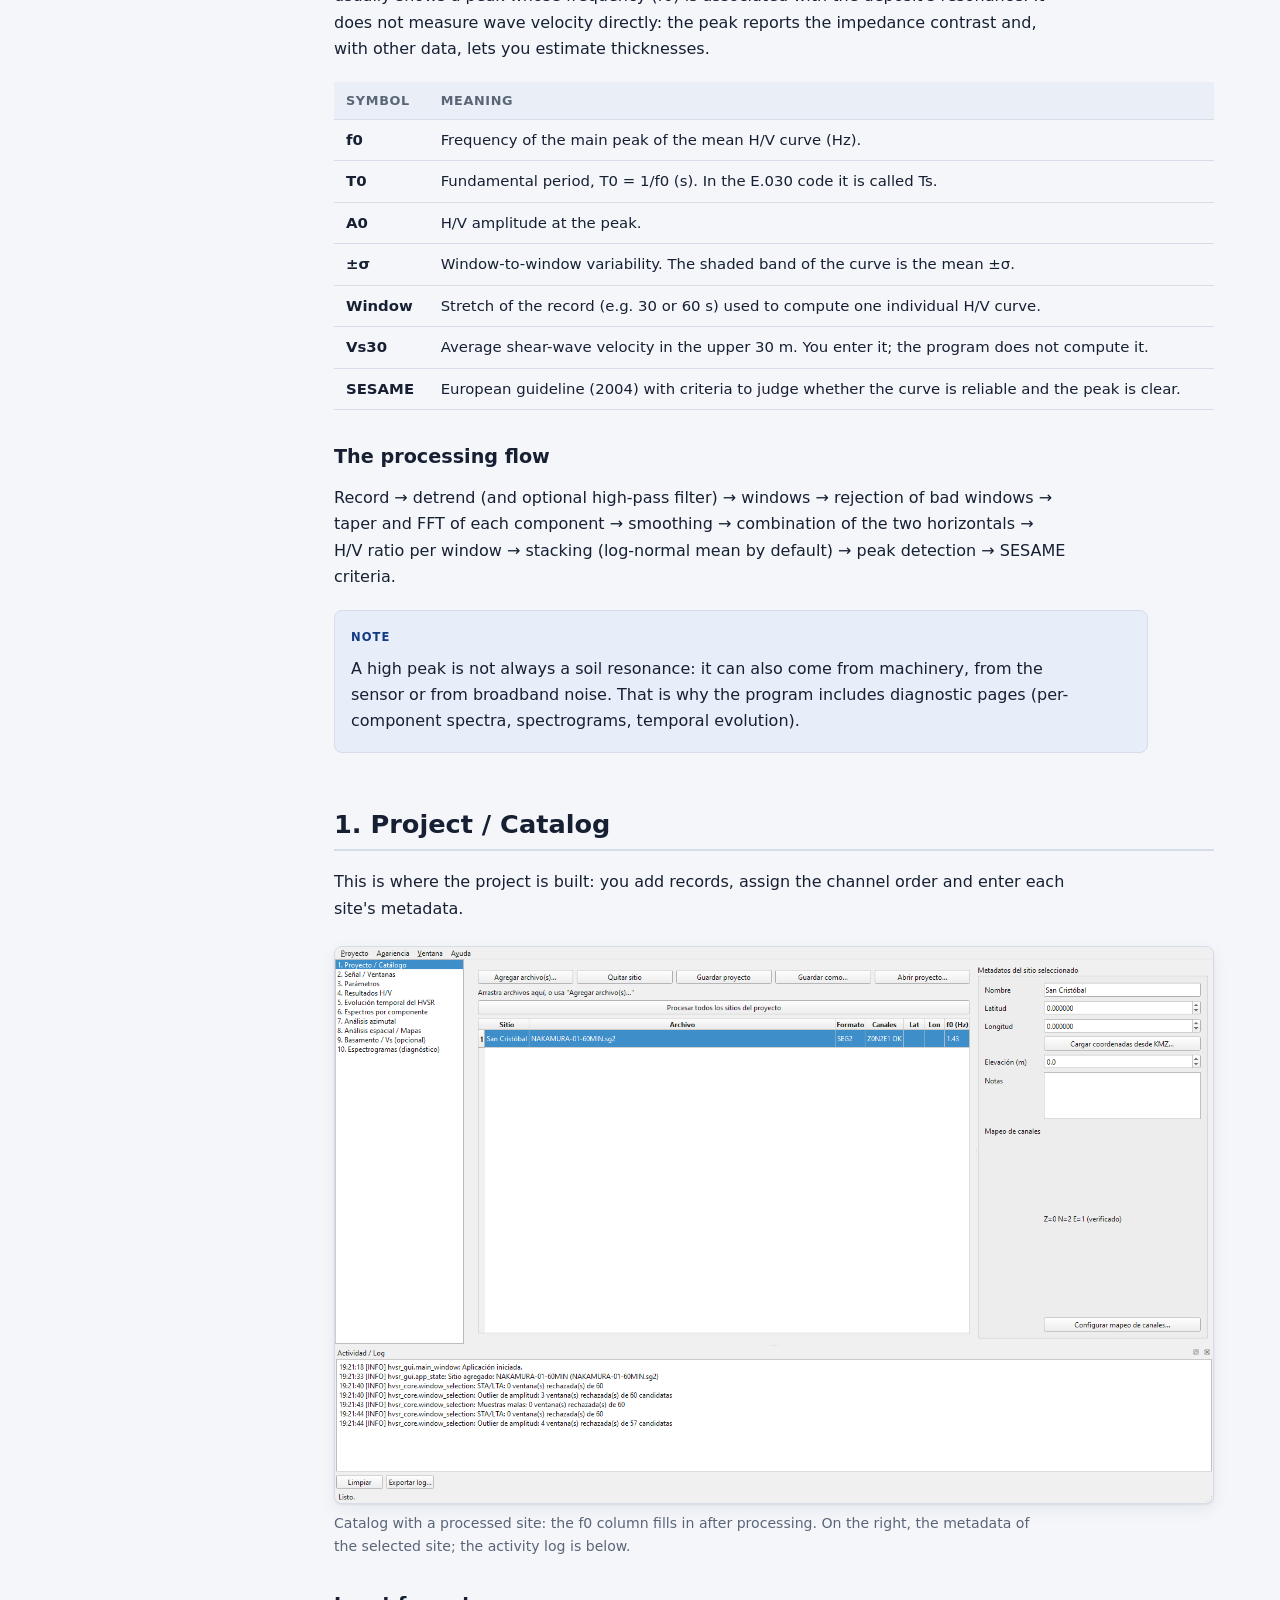
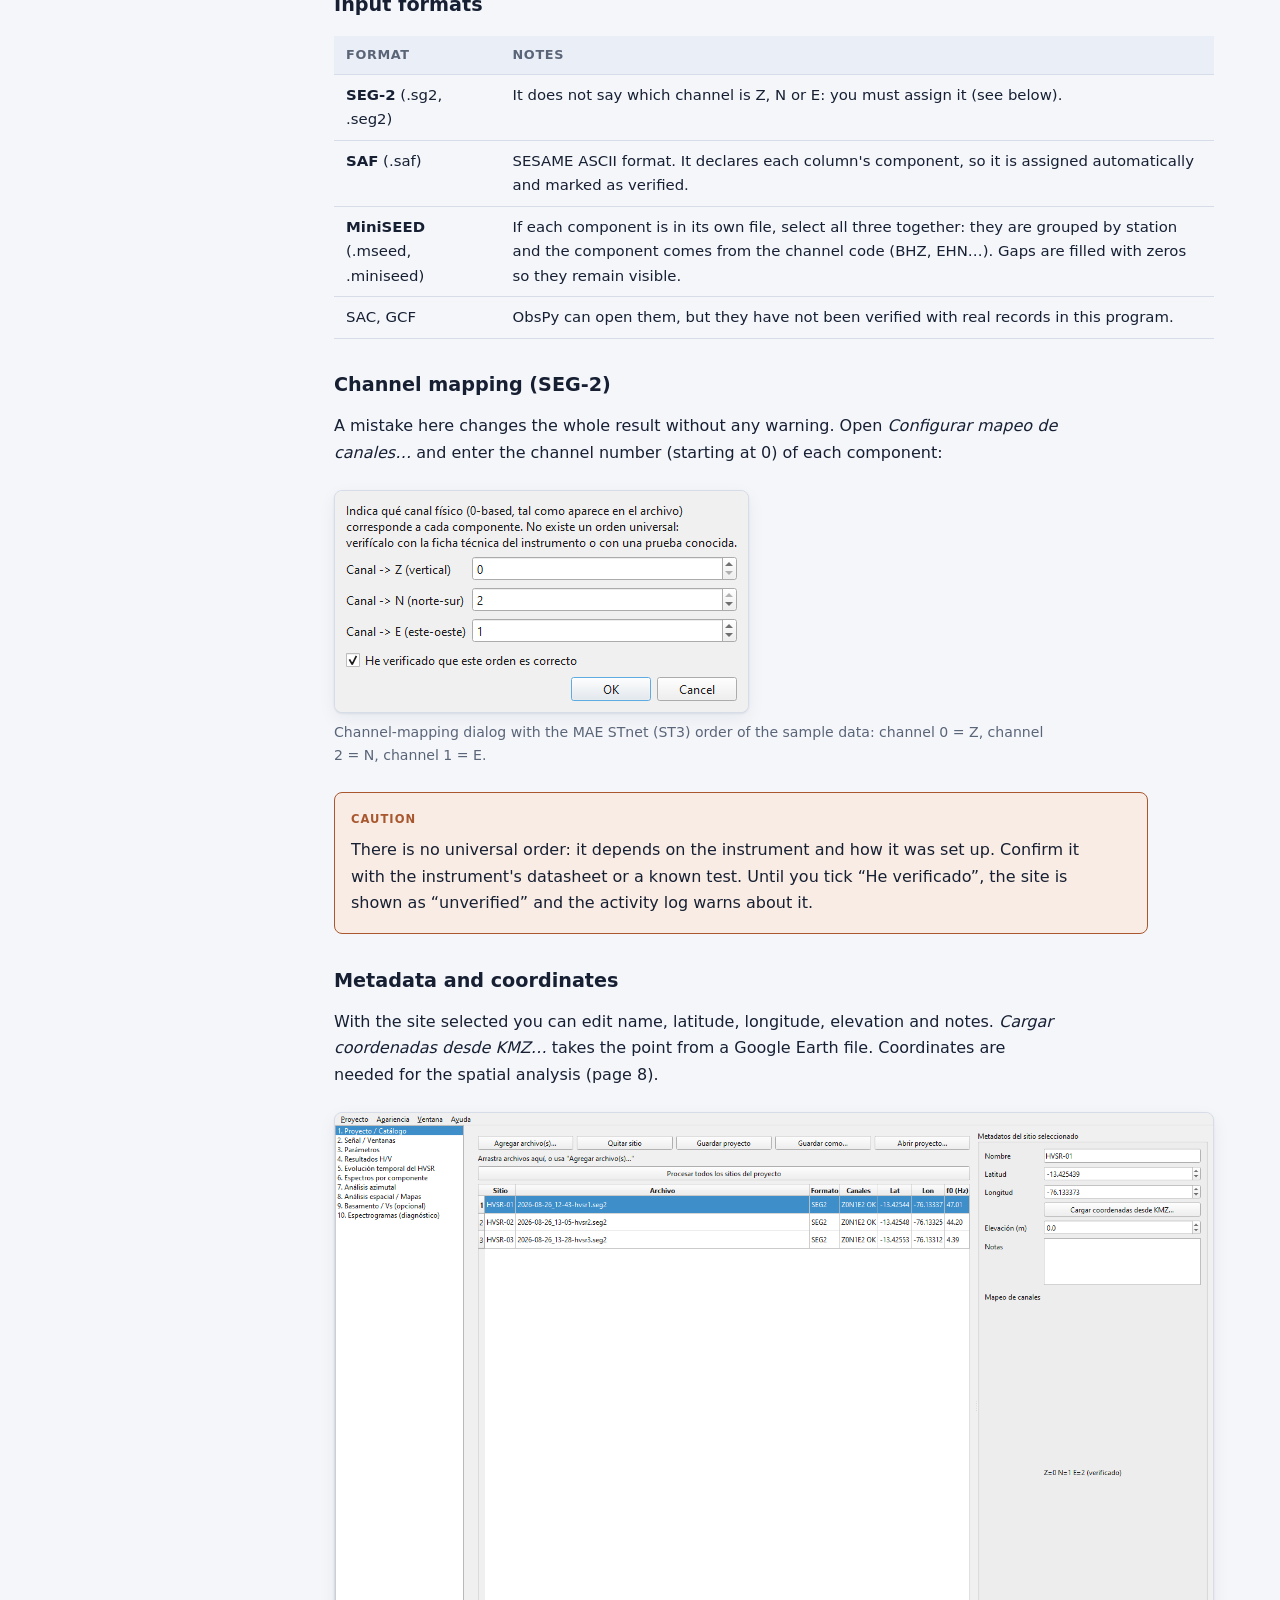
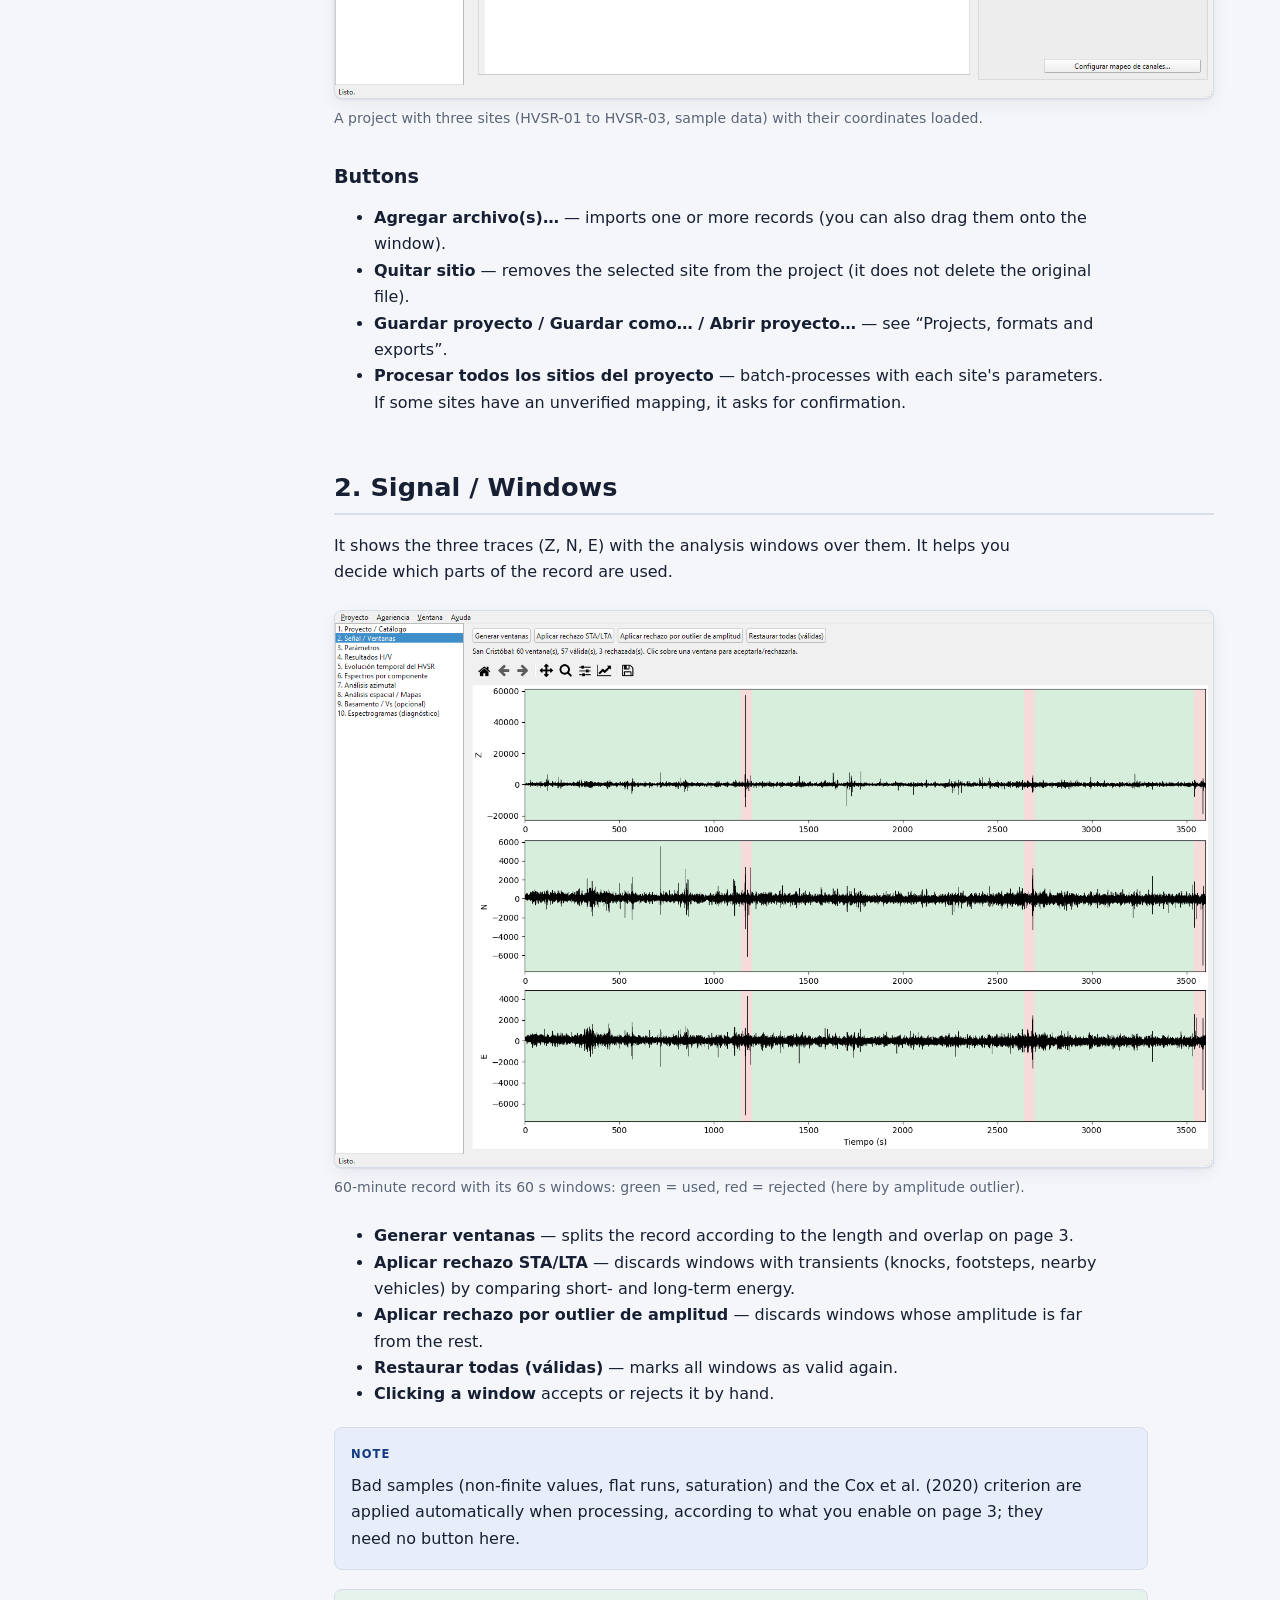
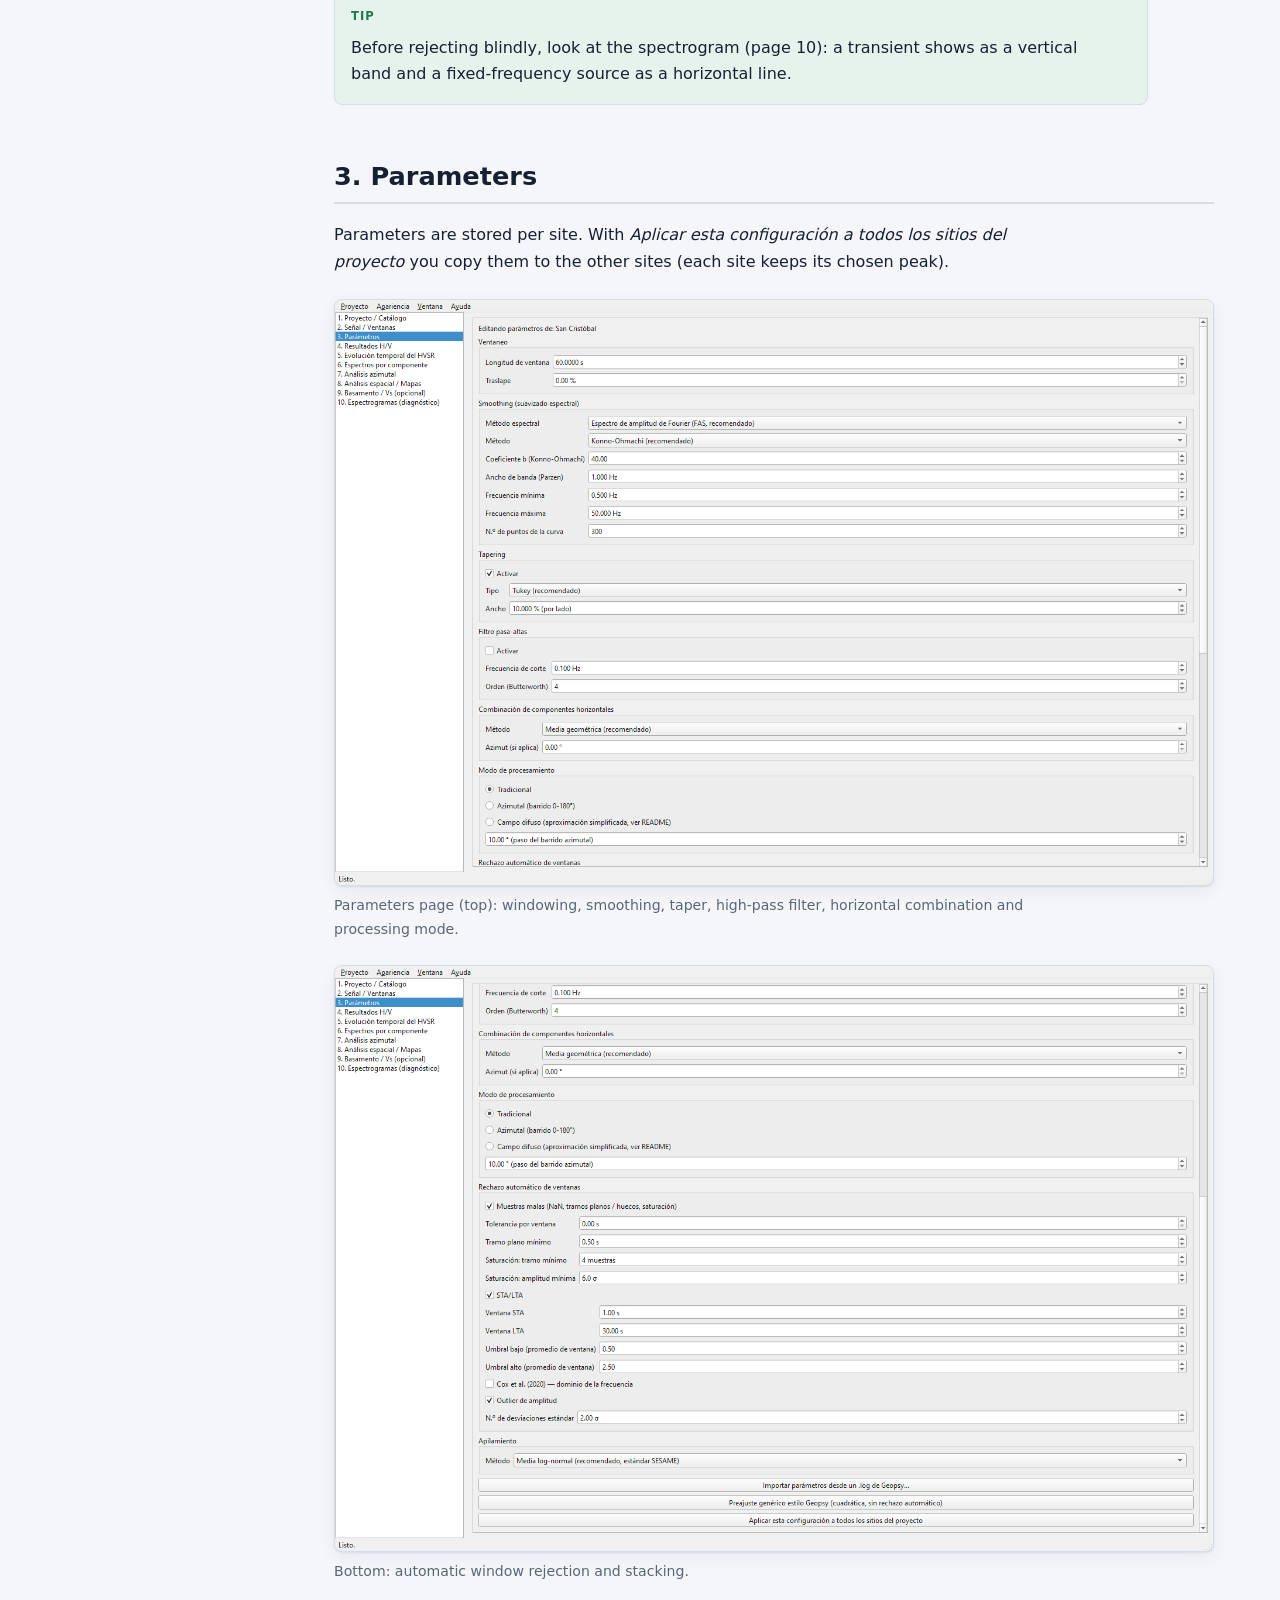
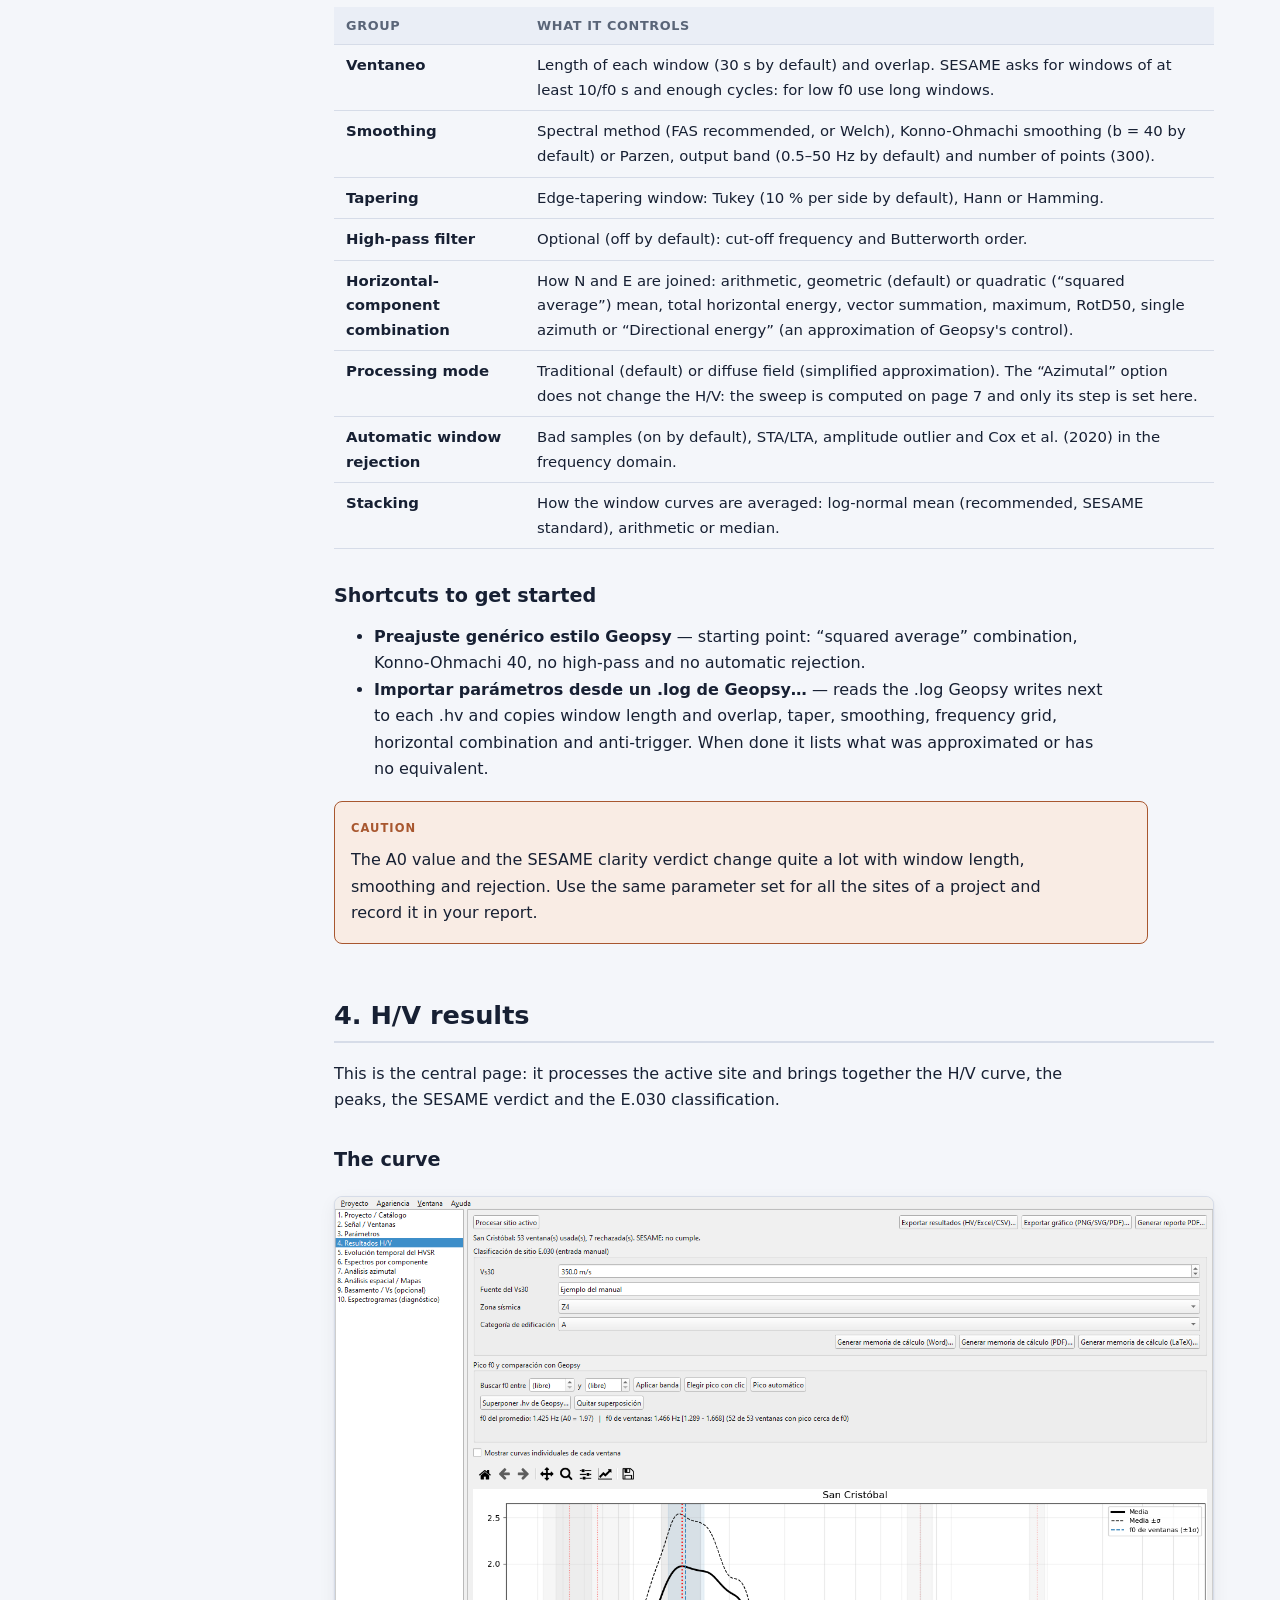
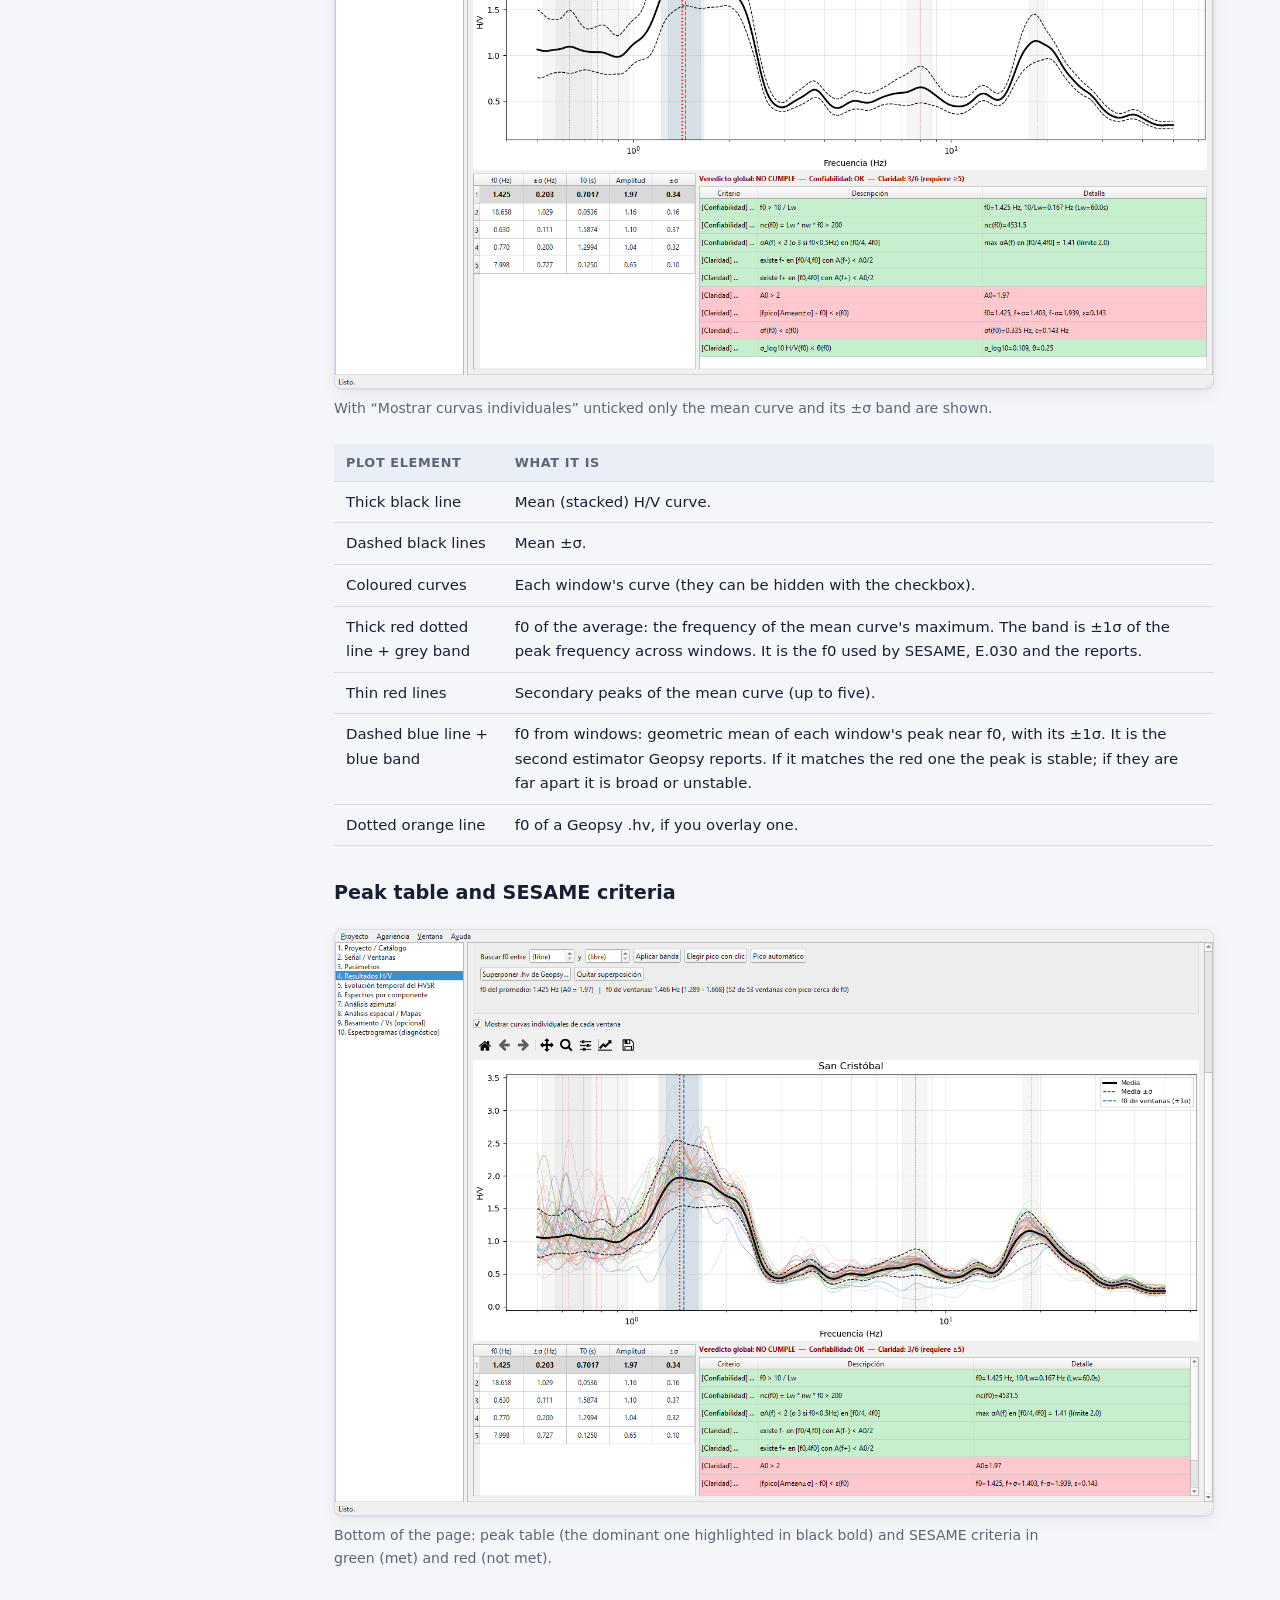
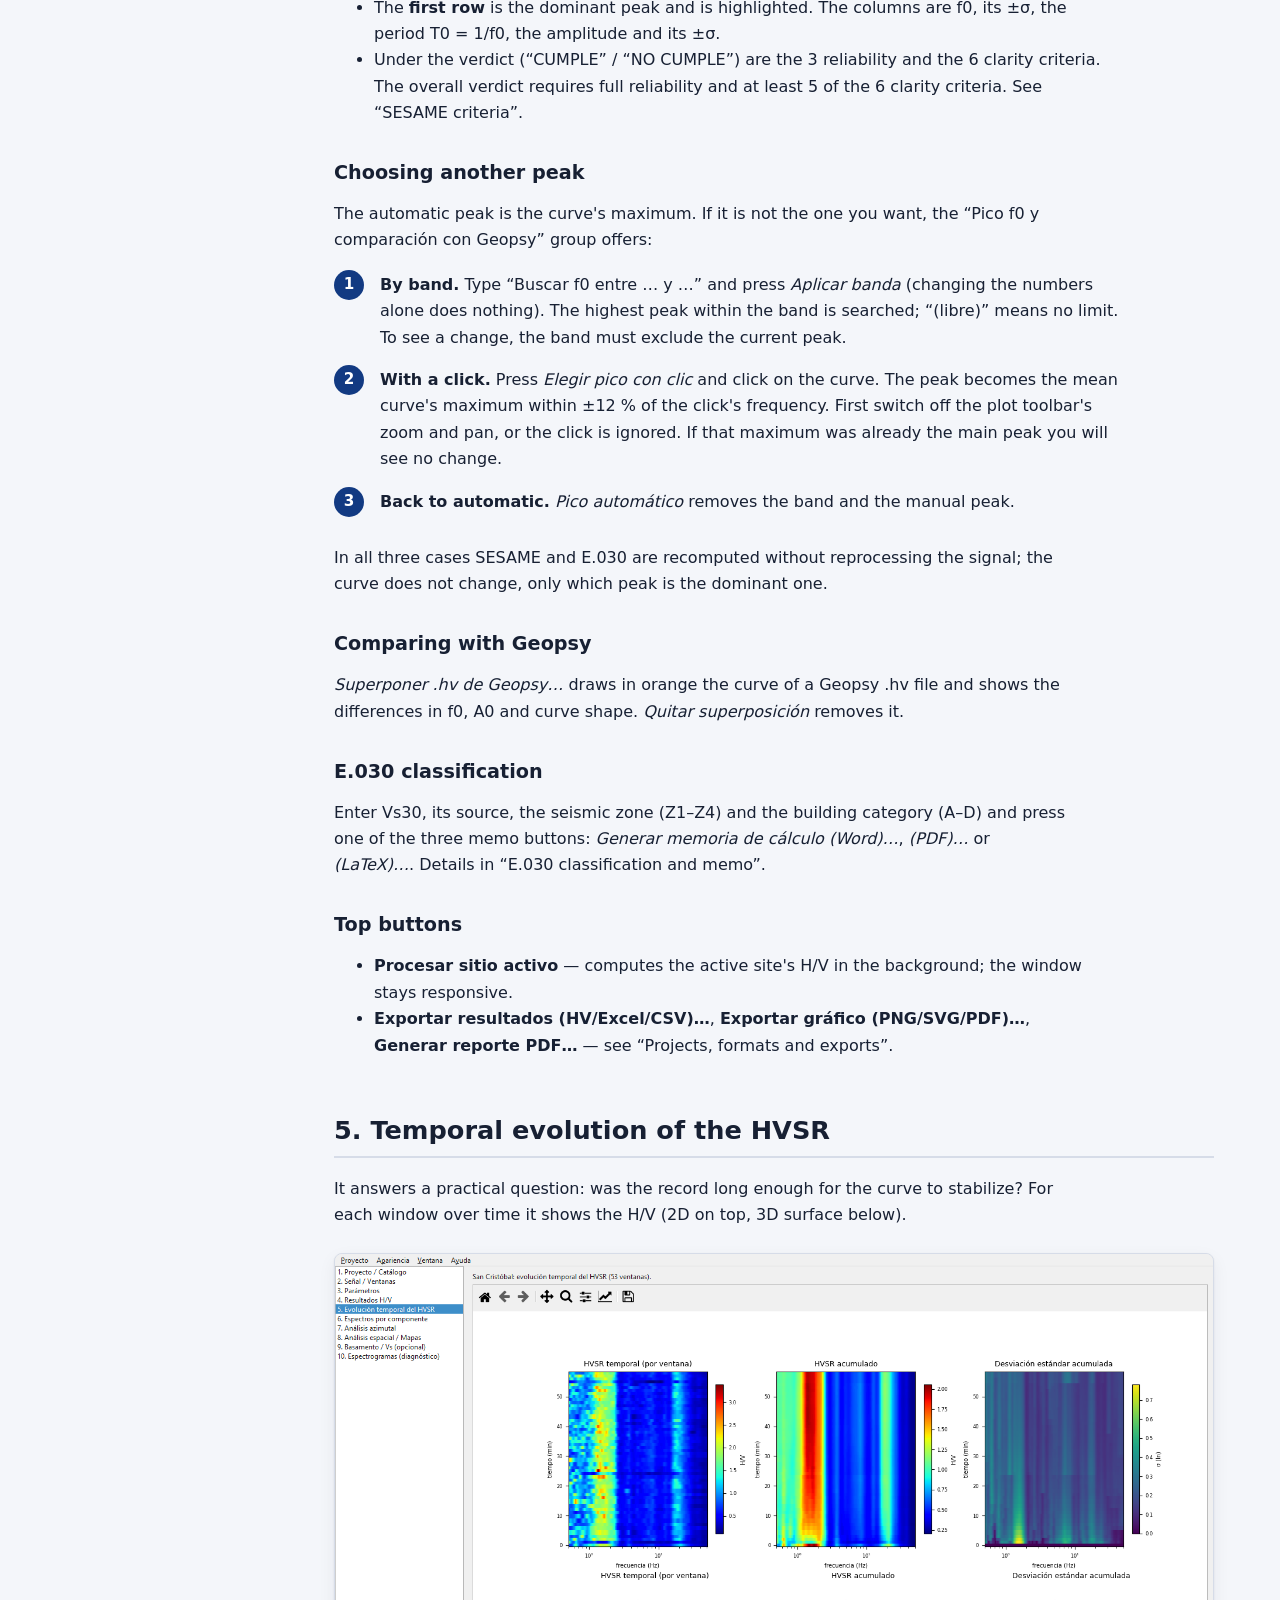
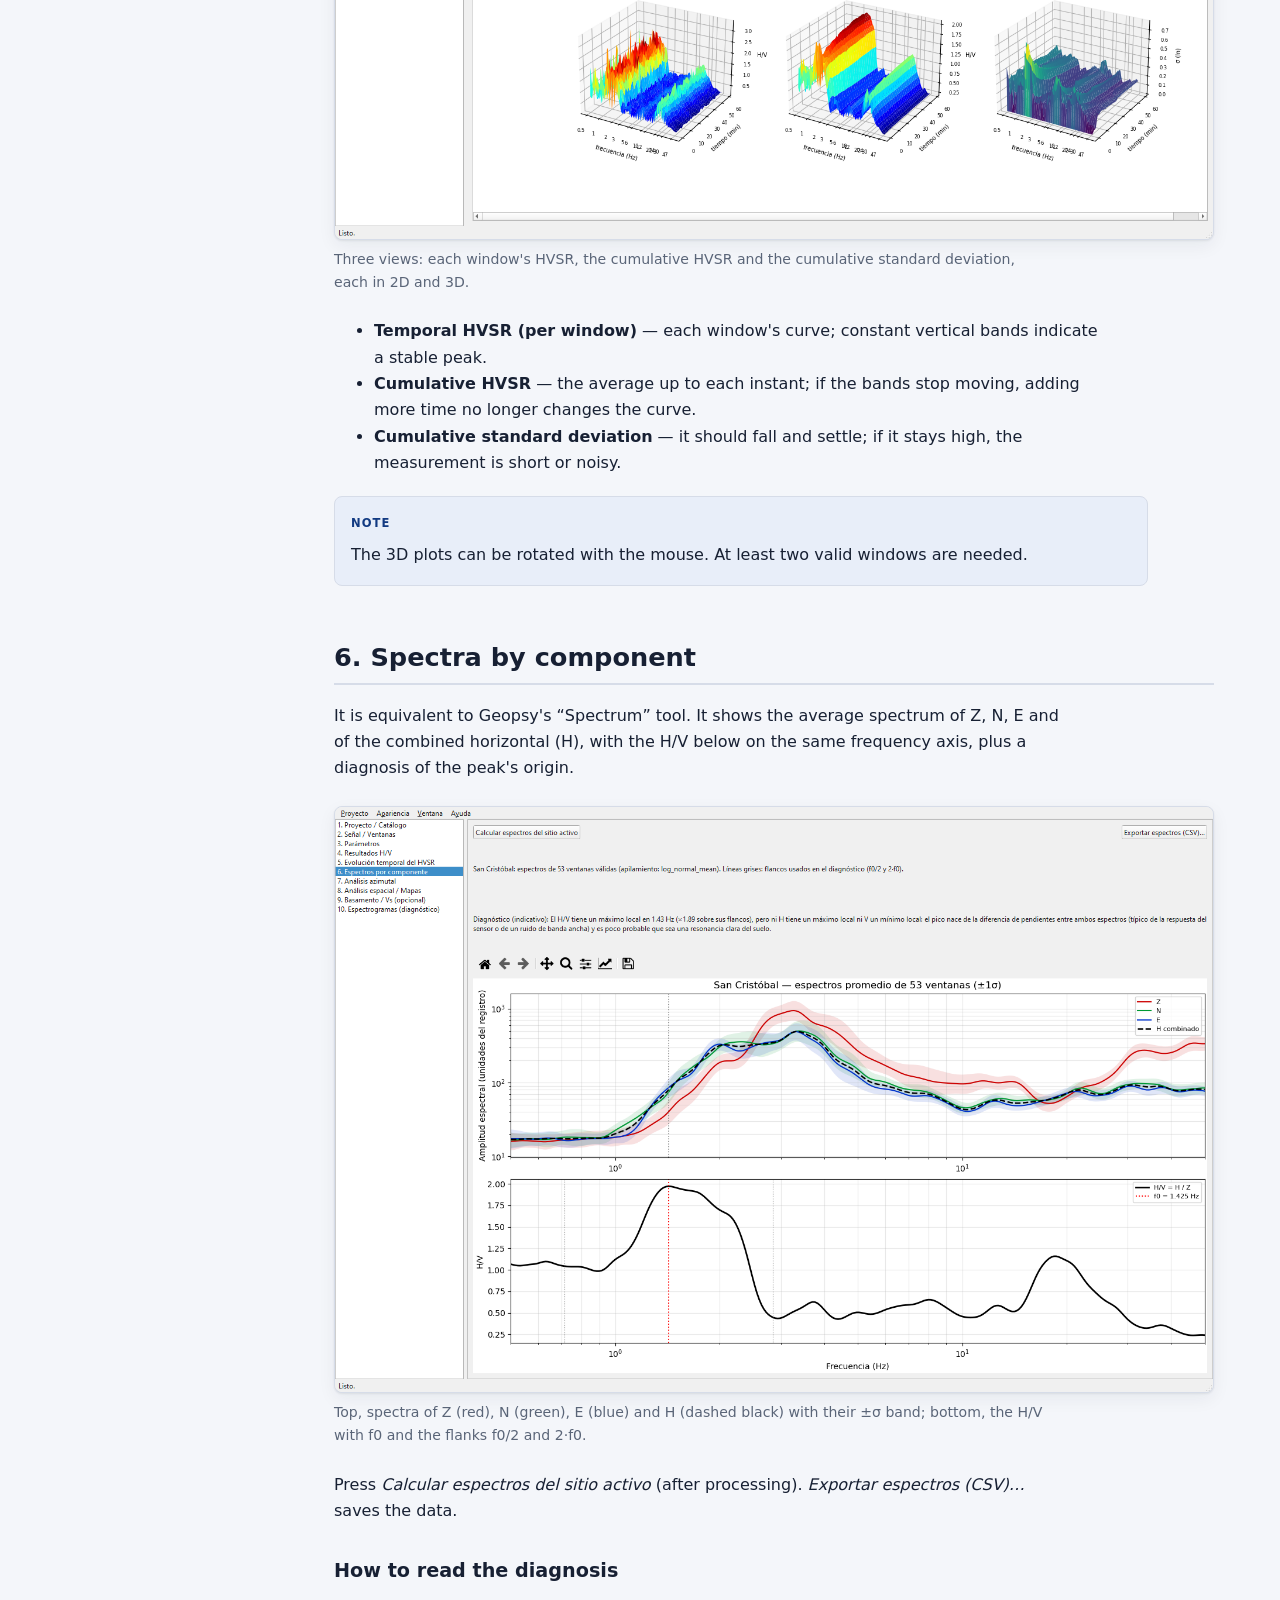
==== commit f5b41897: "Manual: tabla Verificaciones SESAME de los informes Co-Authored-By: Claude Sonnet 5.5 <noreply@anthr" ====
--- a/manual_en.html
+++ b/manual_en.html
@@ -342,8 +342,8 @@
 <p><i>Generar reporte PDF…</i> opens the template dialog (company, project, optional logo, footer and format).</p>
 <figure class="narrow"><img src="img/21_dialogo_plantilla_reporte.png" alt="Report template dialog." loading="lazy"><figcaption>Report template dialog.</figcaption></figure>
 <ul>
-  <li><b>Classic</b> — one page with the field record, the curve with its peak, the results box (Vs30, classification, f0, T0, A0) and the SESAME check, plus the temporal-evolution page and the E.030 annex.</li>
-  <li><b>Detailed</b> — numbered sections: site data, parameters, curve, peaks, SESAME criteria, E.030 and temporal evolution.</li>
+  <li><b>Classic</b> — one page with the field record, the curve with its peak, the results box (Vs30, classification, f0, T0, A0) and the SESAME check, plus a second sheet with the “Verificaciones SESAME” table, the temporal-evolution page and the E.030 annex.</li>
+  <li><b>Detailed</b> — numbered sections: site data, parameters, curve, peaks, SESAME criteria (detailed table and the “Verificaciones SESAME” table), E.030 and temporal evolution.</li>
   <li><b>Consolidated</b> — from the Proyecto menu → <i>Generar reporte consolidado (PDF)…</i>: one document with all the processed sites.</li>
 </ul>
 <figure><img src="img/30_informe_clasico.png" alt="One-page classic report (sample data)." loading="lazy"><figcaption>One-page classic report (sample data).</figcaption></figure>
@@ -395,6 +395,10 @@
 </table></div>
 <p>The overall verdict is <b>CUMPLE</b> (met) if all 3 reliability criteria and at least 5 of the 6 clarity criteria are met. ε(f0) and θ(f0) are thresholds that depend on the f0 range, taken from the SESAME guideline.</p>
 <div class="callout note"><span class="label">Note</span><p>“NO CUMPLE” does not mean the measurement is useless: a real but broad or low-amplitude peak (A0 &lt; 2) fails clarity. Interpret it together with the curve and the diagnostics.</p></div>
+<h3>The “Verificaciones SESAME” table in the reports</h3>
+<p>In addition to the criteria table with its detail, the detailed and the classic reports include the <b>Verificaciones SESAME</b> table, written with the notation of the guideline (2004): one row per condition, with its formula, and the result <i>Ok</i> or <b>No</b>. The two wordings of the σ<sub>A</sub>(f) criterion share a single result, because only one applies depending on whether f0 is above or below 0.5 Hz.</p>
+<figure><img src="img/34_tabla_verificaciones_sesame.png" alt="“Verificaciones SESAME” table of the report (sample data)." loading="lazy"><figcaption>“Verificaciones SESAME” table of the report (sample data).</figcaption></figure>
+<div class="callout note"><span class="label">Note</span><p>Two criteria are written in this table exactly as the guideline words them: σ<sub>A</sub>(f) is measured in the band 0.5·f0 &lt; f &lt; 2·f0 (the program's criteria table uses [f0/4, 4f0]) and the position of the peak of the mean ±σ curves must lie within f0 ± 5 % (the criteria table uses the tolerance ε(f0)). For that reason the two tables may differ in those two criteria at some sites; a footnote in the report says so. The program's overall verdict is still computed with the criteria table.</p></div>
 <div class="callout warn"><span class="label">Caution</span><p>The criteria were implemented from the SESAME guideline, with the ε and θ numerical tables transcribed, and have not yet been checked against a published reference case.</p></div>
 </section>
 <section id="e030"><h2>E.030 classification and memo</h2>
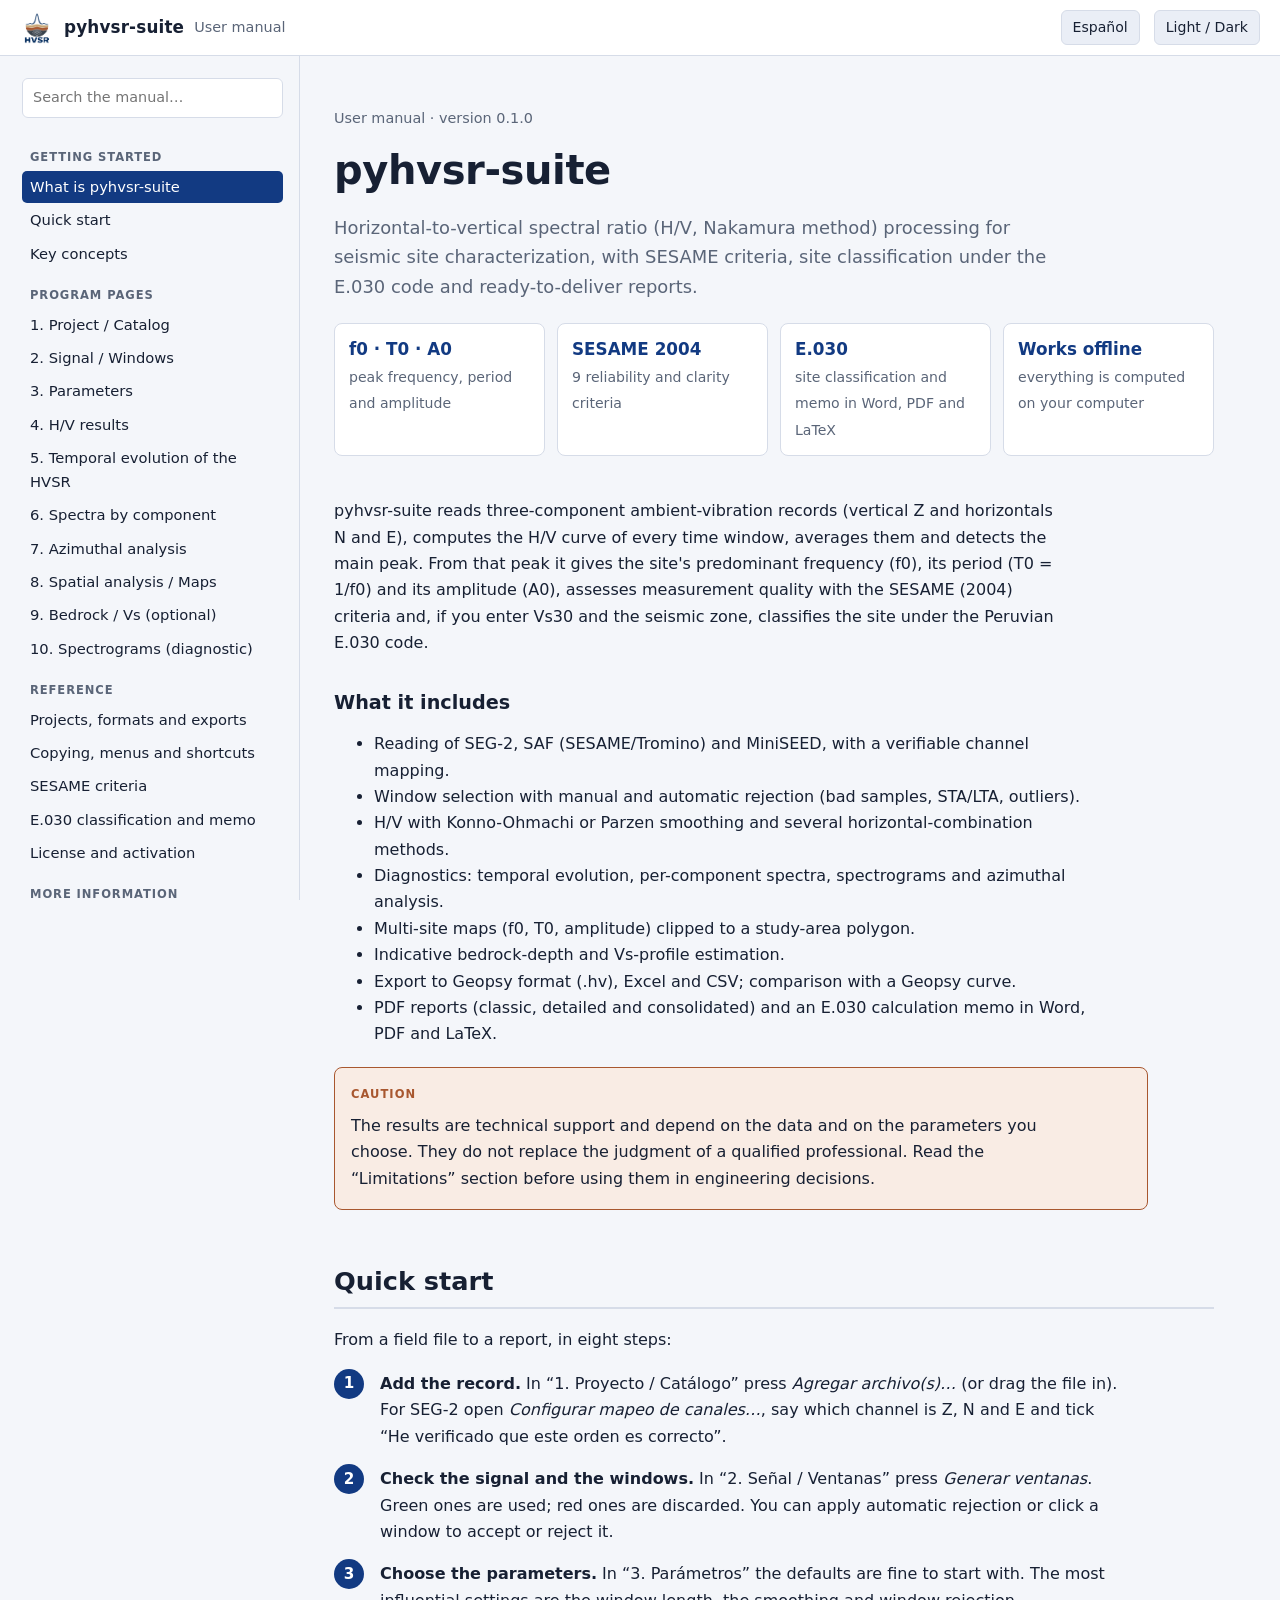
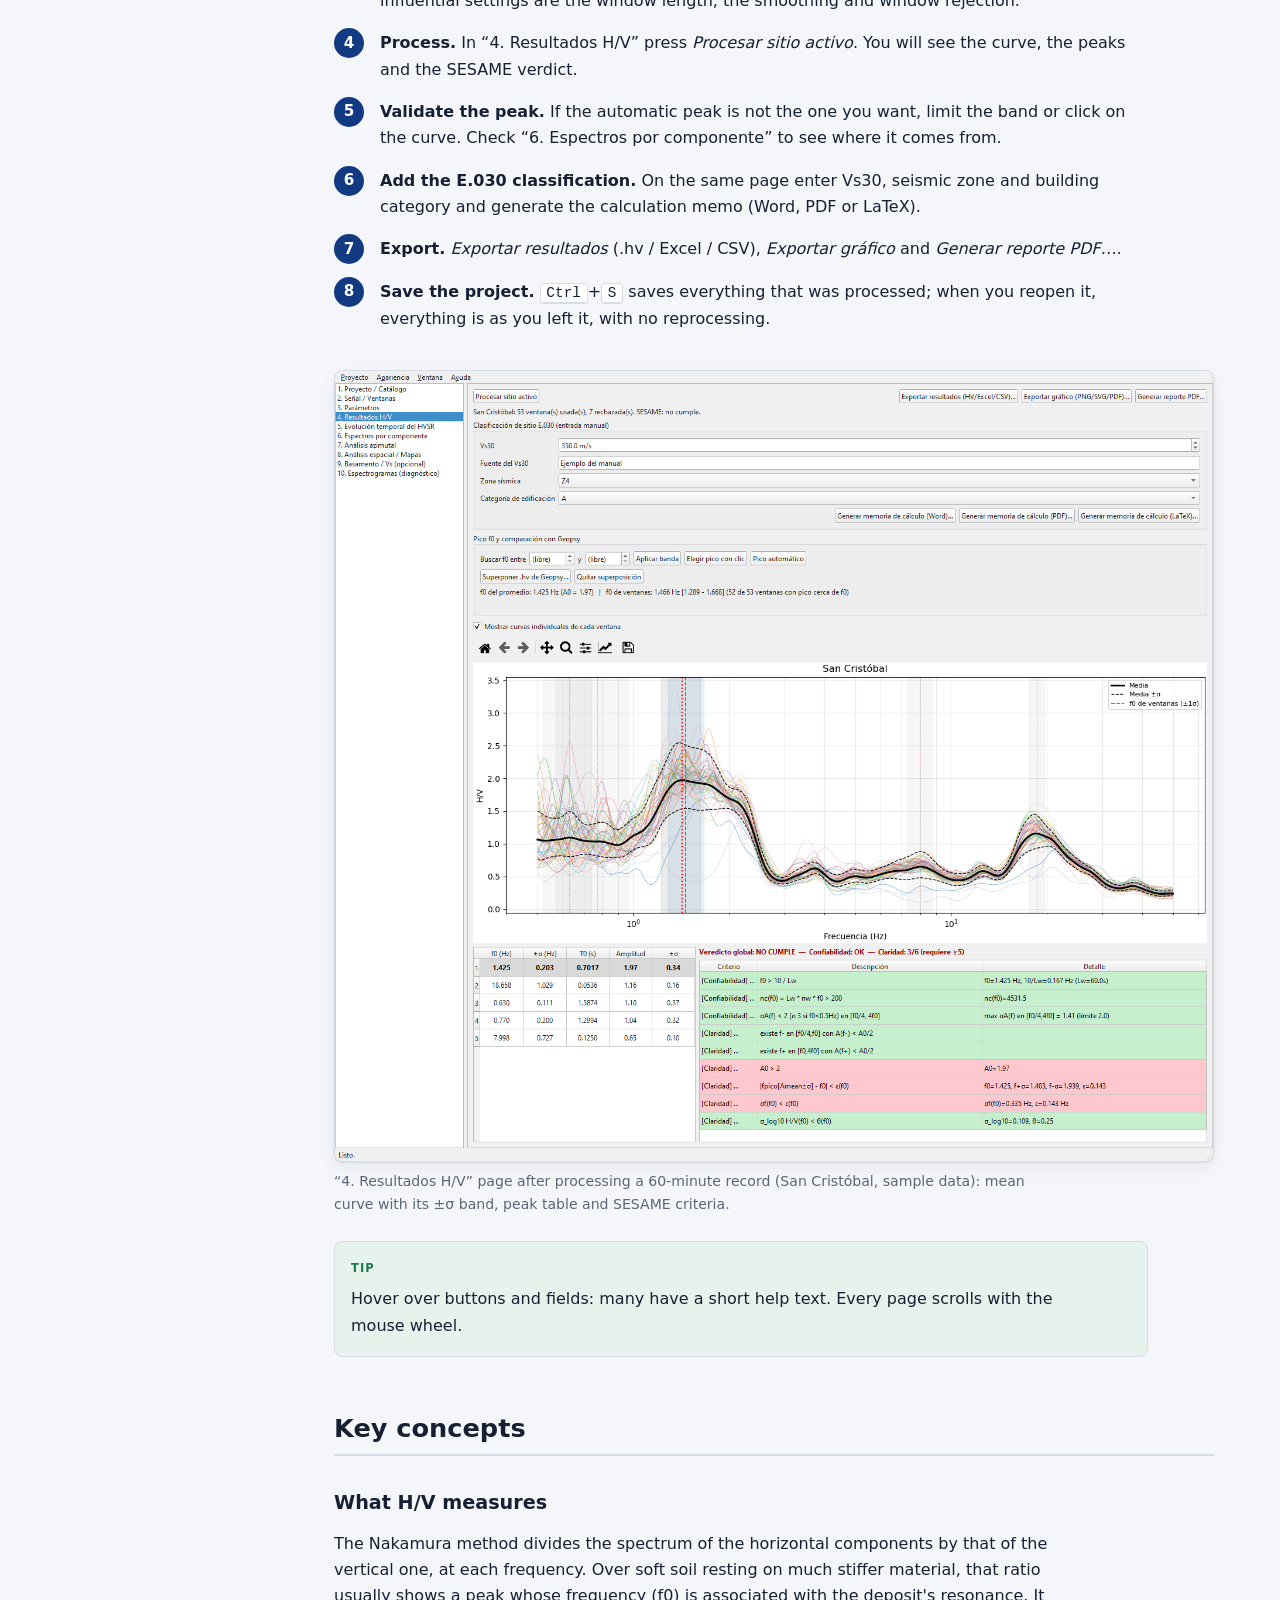
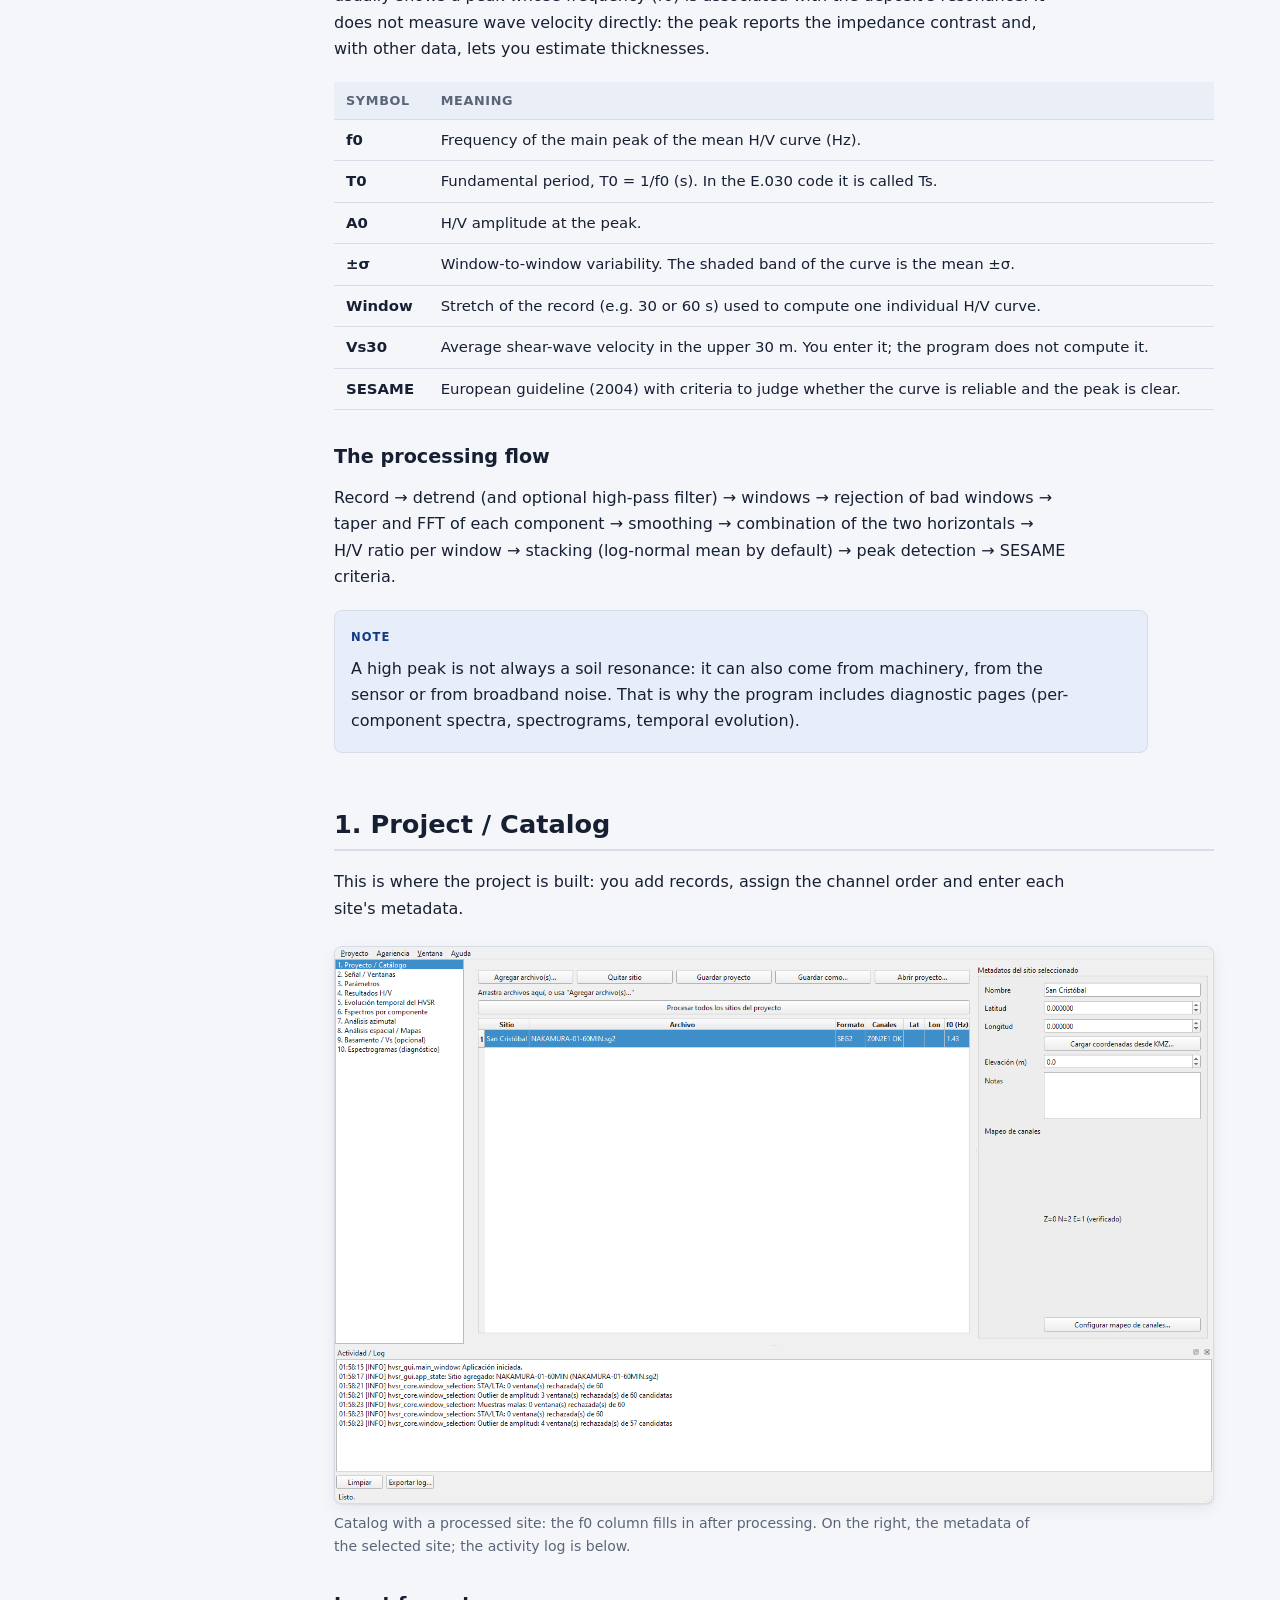
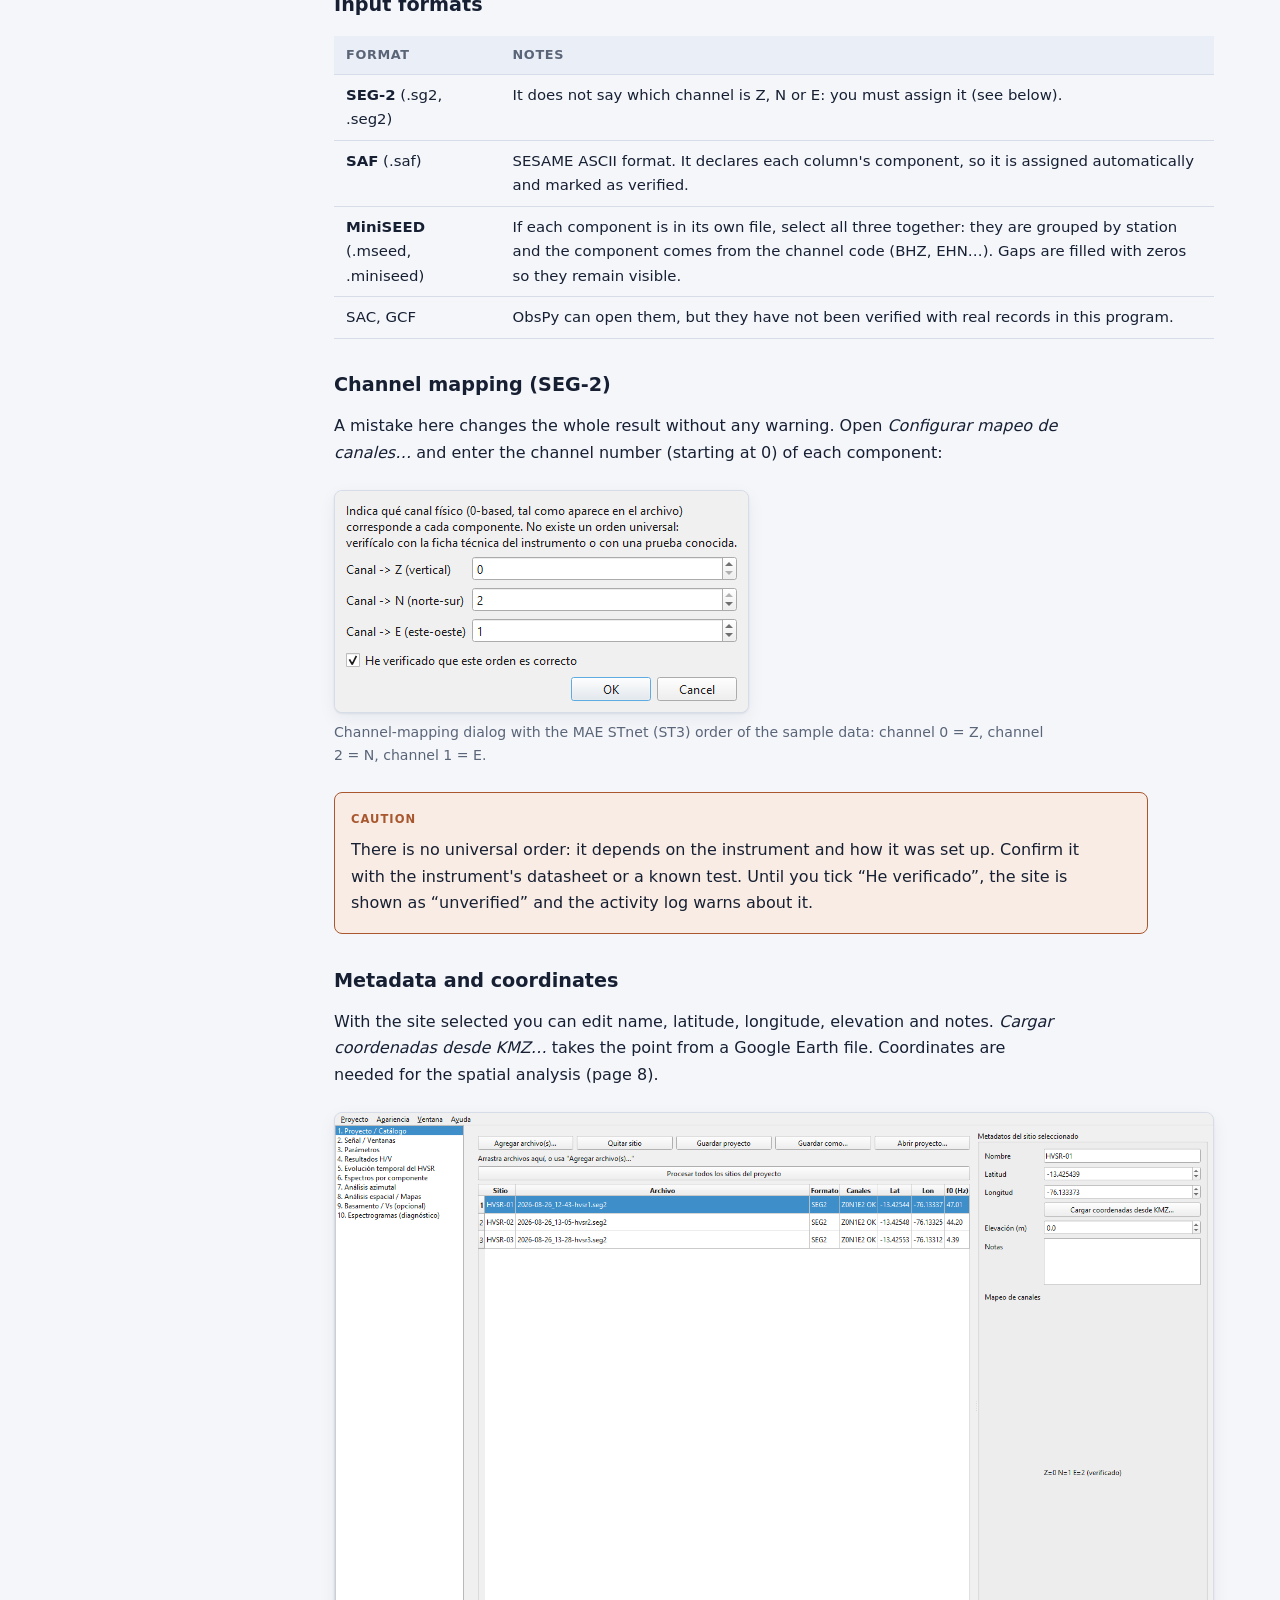
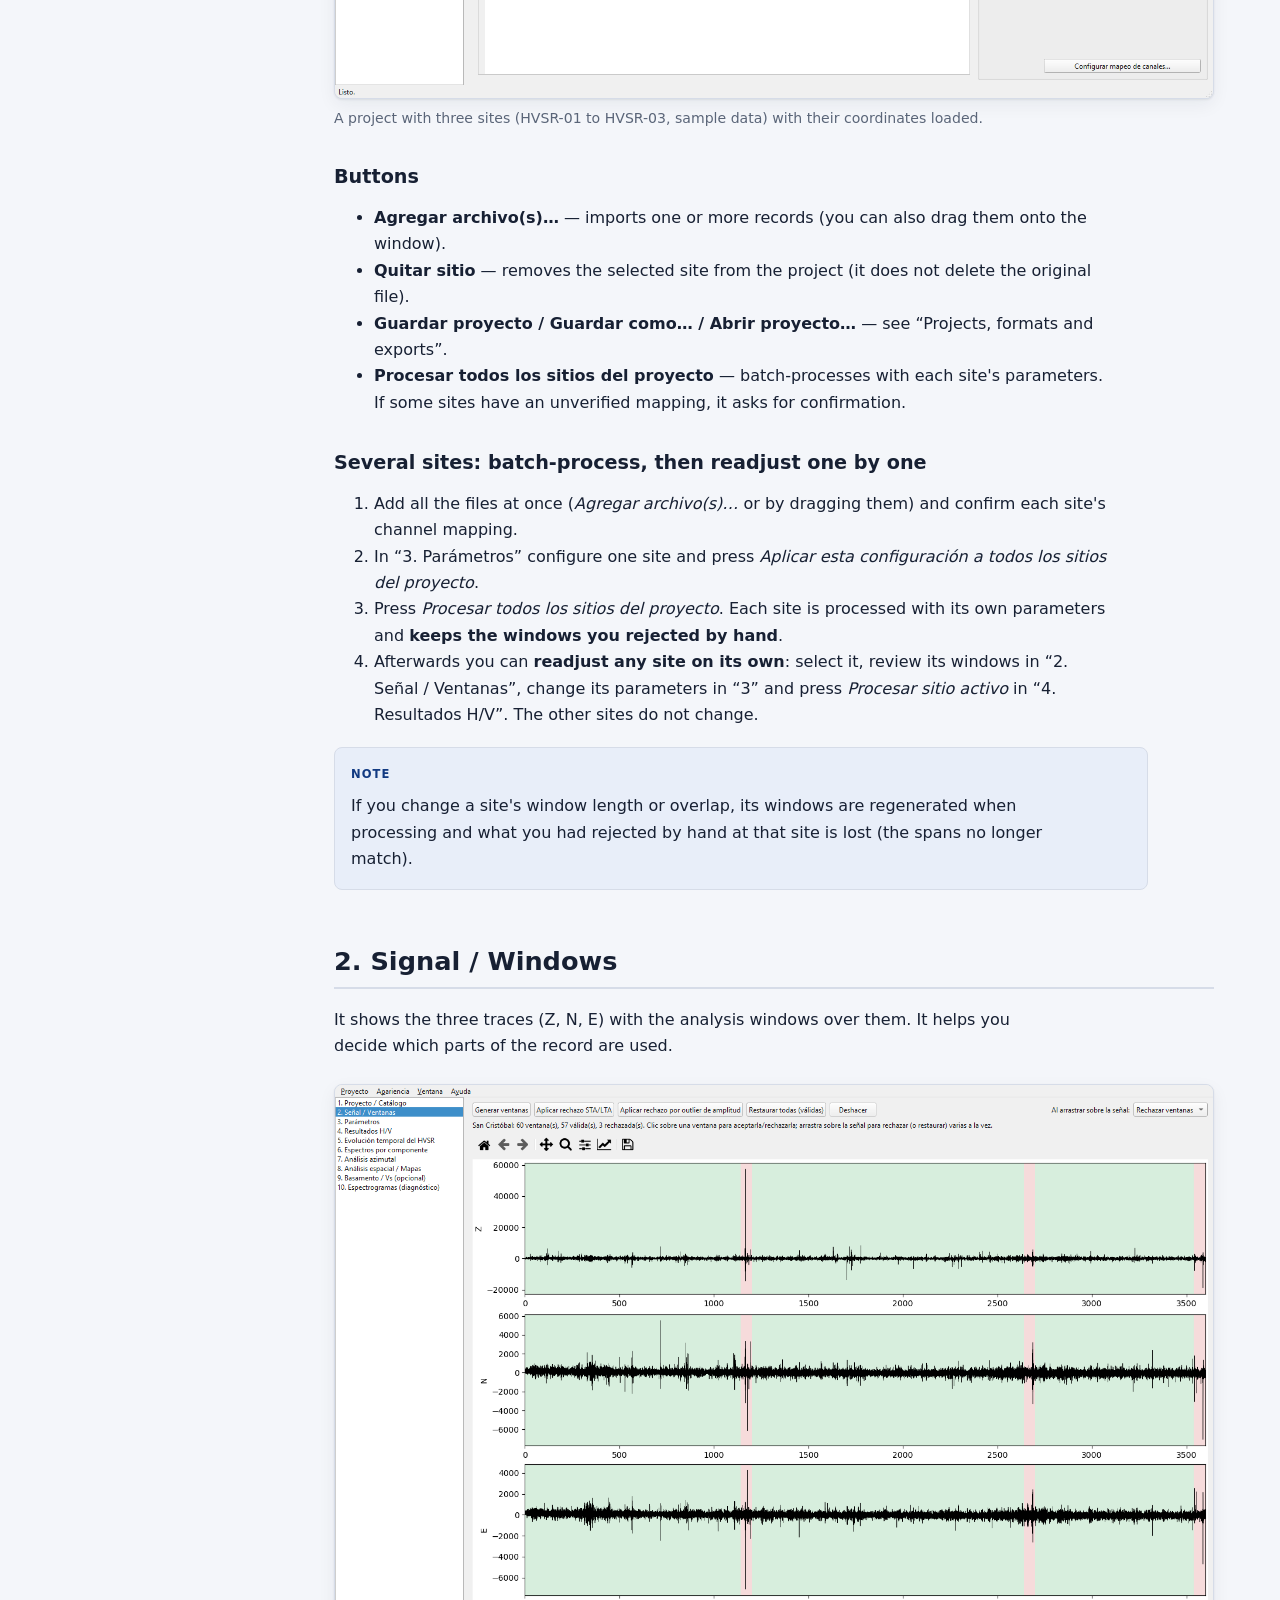
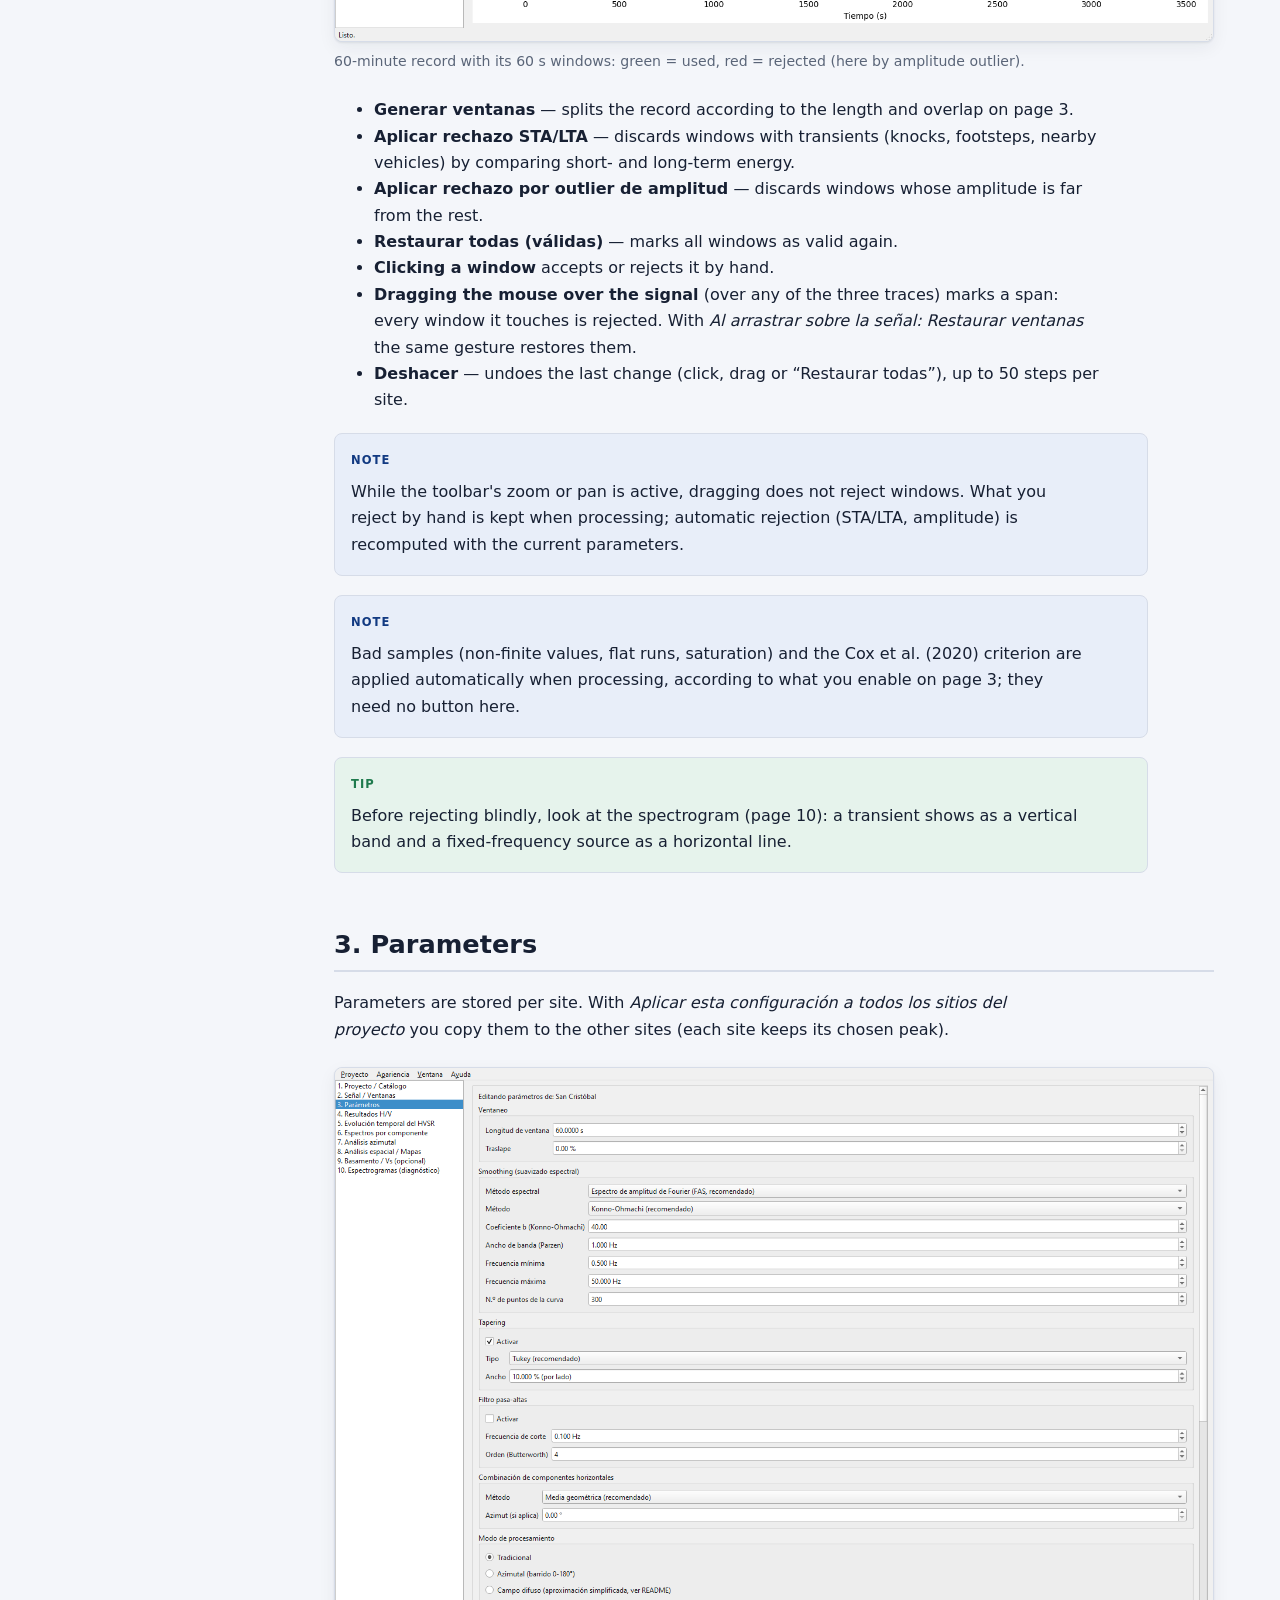
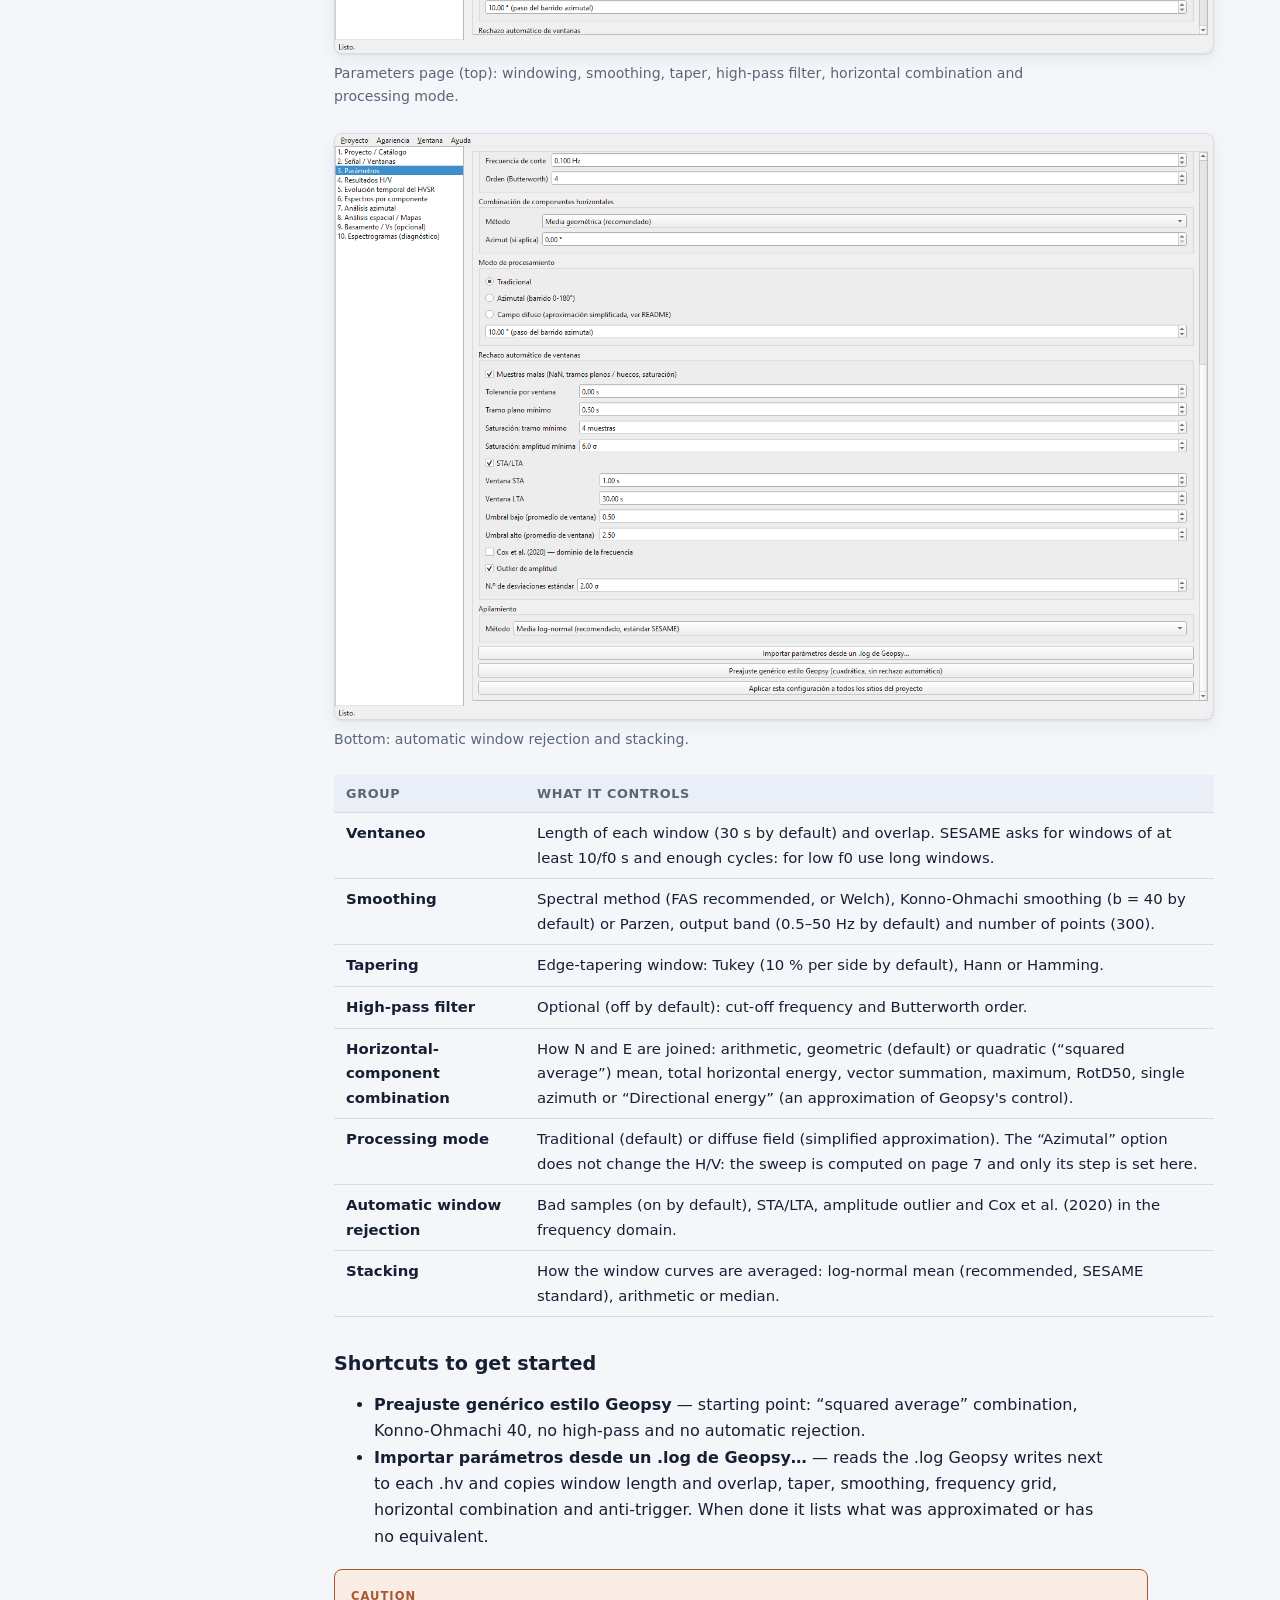
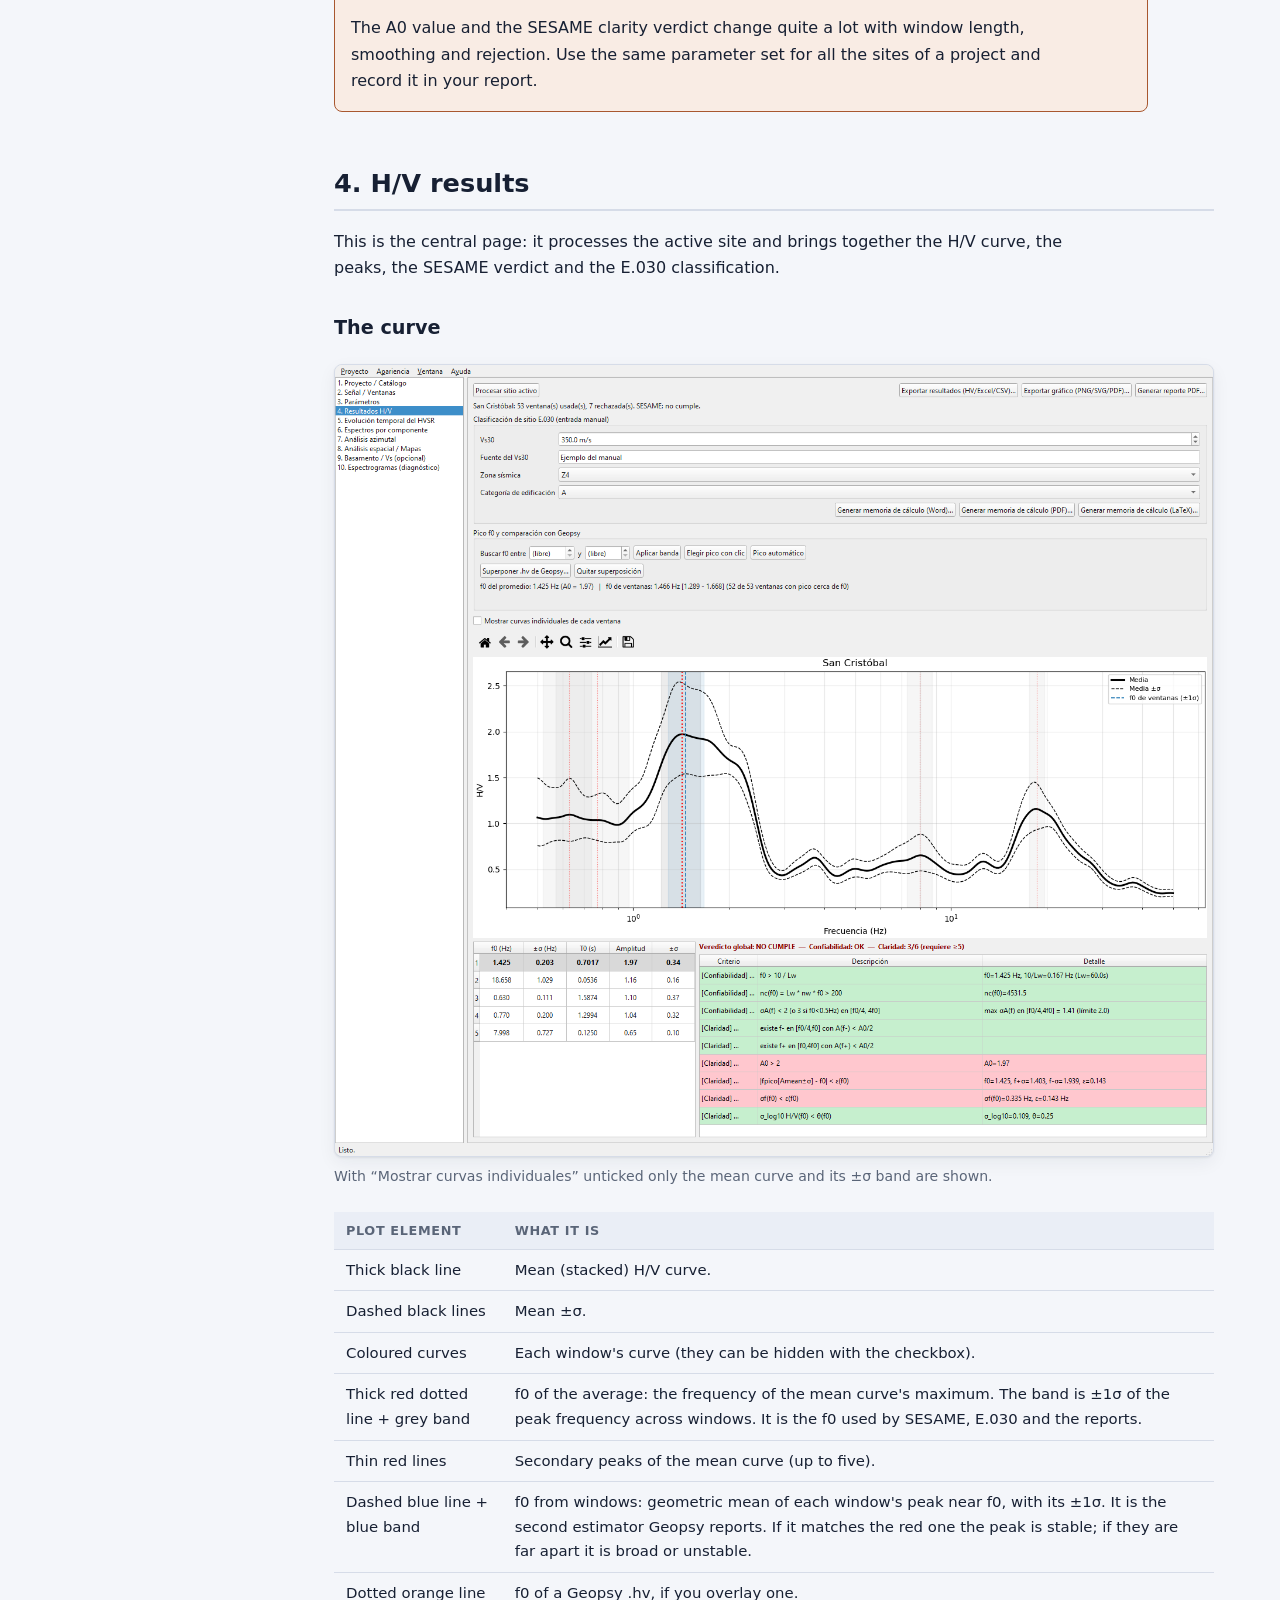
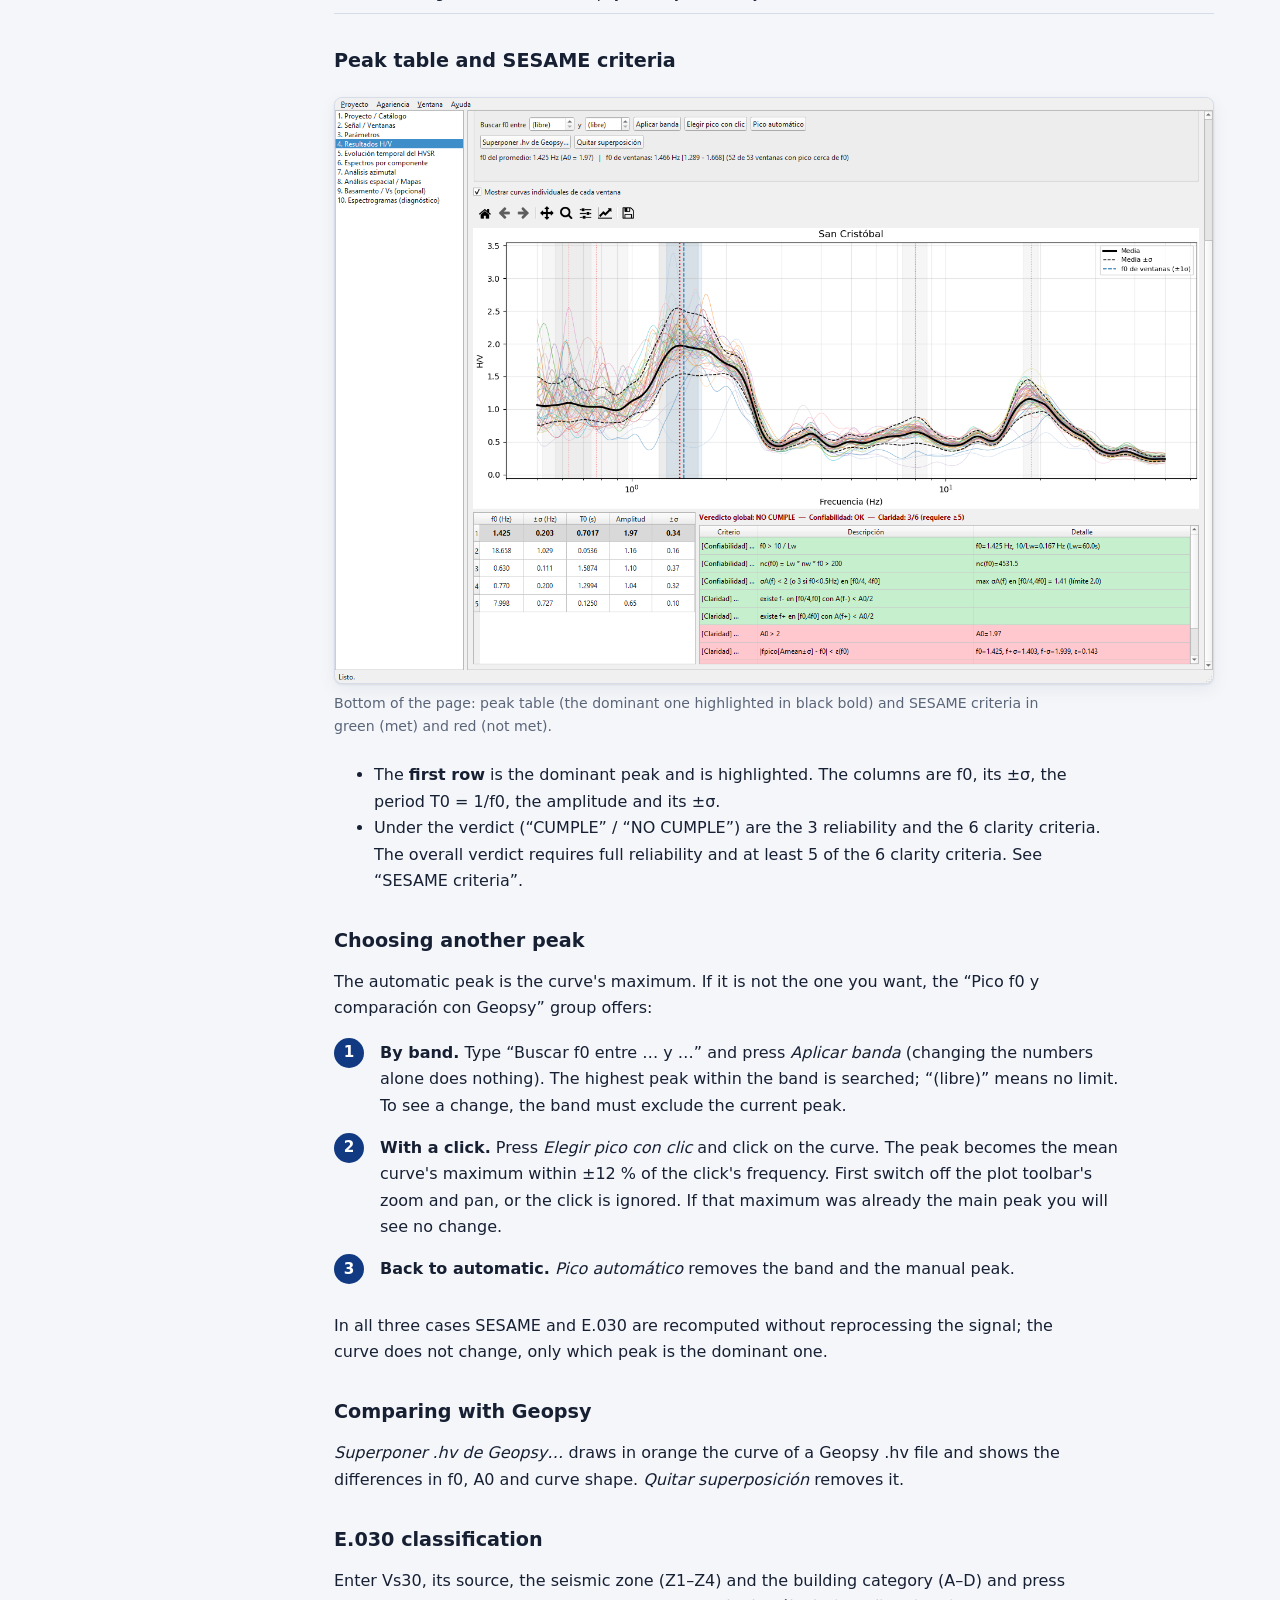
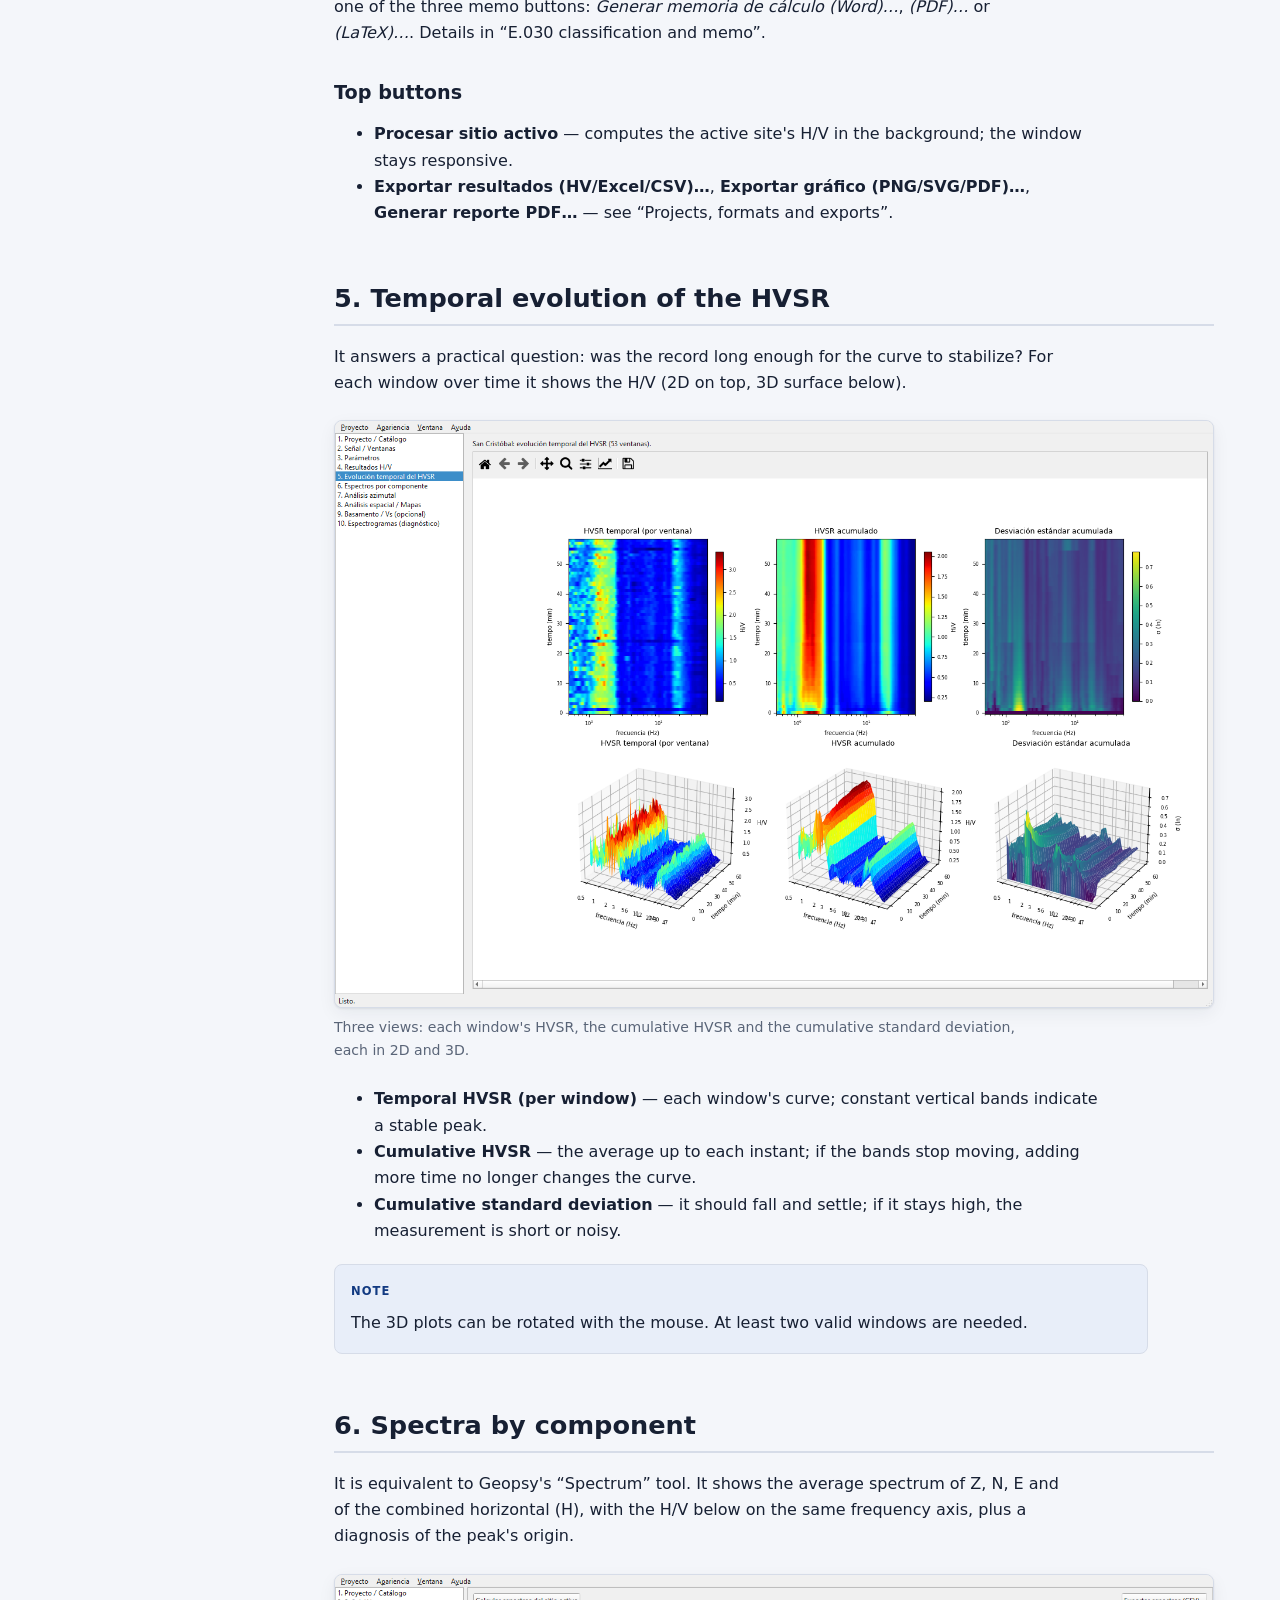
==== commit 67195822: "Manual: rechazo manual de ventanas con el mouse, flujo de varios sitios, tabla de ventanas rechazada" ====
--- a/manual_en.html
+++ b/manual_en.html
@@ -155,6 +155,14 @@
   <li><b>Guardar proyecto / Guardar como… / Abrir proyecto…</b> — see “Projects, formats and exports”.</li>
   <li><b>Procesar todos los sitios del proyecto</b> — batch-processes with each site's parameters. If some sites have an unverified mapping, it asks for confirmation.</li>
 </ul>
+<h3>Several sites: batch-process, then readjust one by one</h3>
+<ol>
+  <li>Add all the files at once (<i>Agregar archivo(s)…</i> or by dragging them) and confirm each site's channel mapping.</li>
+  <li>In “3. Parámetros” configure one site and press <i>Aplicar esta configuración a todos los sitios del proyecto</i>.</li>
+  <li>Press <i>Procesar todos los sitios del proyecto</i>. Each site is processed with its own parameters and <b>keeps the windows you rejected by hand</b>.</li>
+  <li>Afterwards you can <b>readjust any site on its own</b>: select it, review its windows in “2. Señal / Ventanas”, change its parameters in “3” and press <i>Procesar sitio activo</i> in “4. Resultados H/V”. The other sites do not change.</li>
+</ol>
+<div class="callout note"><span class="label">Note</span><p>If you change a site's window length or overlap, its windows are regenerated when processing and what you had rejected by hand at that site is lost (the spans no longer match).</p></div>
 </section>
 <section id="p2"><h2>2. Signal / Windows</h2>
 <p>It shows the three traces (Z, N, E) with the analysis windows over them. It helps you decide which parts of the record are used.</p>
@@ -165,7 +173,10 @@
   <li><b>Aplicar rechazo por outlier de amplitud</b> — discards windows whose amplitude is far from the rest.</li>
   <li><b>Restaurar todas (válidas)</b> — marks all windows as valid again.</li>
   <li><b>Clicking a window</b> accepts or rejects it by hand.</li>
-</ul>
+  <li><b>Dragging the mouse over the signal</b> (over any of the three traces) marks a span: every window it touches is rejected. With <i>Al arrastrar sobre la señal: Restaurar ventanas</i> the same gesture restores them.</li>
+  <li><b>Deshacer</b> — undoes the last change (click, drag or “Restaurar todas”), up to 50 steps per site.</li>
+</ul>
+<div class="callout note"><span class="label">Note</span><p>While the toolbar's zoom or pan is active, dragging does not reject windows. What you reject by hand is kept when processing; automatic rejection (STA/LTA, amplitude) is recomputed with the current parameters.</p></div>
 <div class="callout note"><span class="label">Note</span><p>Bad samples (non-finite values, flat runs, saturation) and the Cox et al. (2020) criterion are applied automatically when processing, according to what you enable on page 3; they need no button here.</p></div>
 <div class="callout tip"><span class="label">Tip</span><p>Before rejecting blindly, look at the spectrogram (page 10): a transient shows as a vertical band and a fixed-frequency source as a horizontal line.</p></div>
 </section>
@@ -399,6 +410,10 @@
 <p>In addition to the criteria table with its detail, the detailed and the classic reports include the <b>Verificaciones SESAME</b> table, written with the notation of the guideline (2004): one row per condition, with its formula, and the result <i>Ok</i> or <b>No</b>. The two wordings of the σ<sub>A</sub>(f) criterion share a single result, because only one applies depending on whether f0 is above or below 0.5 Hz.</p>
 <figure><img src="img/34_tabla_verificaciones_sesame.png" alt="“Verificaciones SESAME” table of the report (sample data)." loading="lazy"><figcaption>“Verificaciones SESAME” table of the report (sample data).</figcaption></figure>
 <div class="callout note"><span class="label">Note</span><p>Two criteria are written in this table exactly as the guideline words them: σ<sub>A</sub>(f) is measured in the band 0.5·f0 &lt; f &lt; 2·f0 (the program's criteria table uses [f0/4, 4f0]) and the position of the peak of the mean ±σ curves must lie within f0 ± 5 % (the criteria table uses the tolerance ε(f0)). For that reason the two tables may differ in those two criteria at some sites; a footnote in the report says so. The program's overall verdict is still computed with the criteria table.</p></div>
+<h3>Windows rejected by criterion</h3>
+<p>In the parameters section, the detailed report (and each site of the consolidated report) adds a table with the total windows, those used in the H/V and those rejected, broken down by criterion: manual rejection, bad samples, STA/LTA, amplitude outlier and Cox et al. (2020). The <i>Resumen</i> sheet of the Excel file has the same rows.</p>
+<figure><img src="img/35_tabla_ventanas_rechazadas.png" alt="“Ventanas rechazadas por criterio” table of the report (San Cristóbal, with STA/LTA and amplitude outlier enabled)." loading="lazy"><figcaption>“Ventanas rechazadas por criterio” table of the report (San Cristóbal, with STA/LTA and amplitude outlier enabled).</figcaption></figure>
+<div class="callout note"><span class="label">Note</span><p>Each rejected window is counted under the <b>first</b> criterion that discarded it, in the order manual, bad samples, STA/LTA, amplitude outlier and Cox. STA/LTA uses fixed ratio thresholds; the amplitude outlier is measured against the other windows of the same site. Cox et al. (2020) compares each window's peak frequency with the mean ± 2σ of ln f<sub>peak</sub> of the remaining windows and repeats until it rejects no more: it discards the windows whose peak is not consistent with the site's. Each site is evaluated with its own data.</p></div>
 <div class="callout warn"><span class="label">Caution</span><p>The criteria were implemented from the SESAME guideline, with the ε and θ numerical tables transcribed, and have not yet been checked against a published reference case.</p></div>
 </section>
 <section id="e030"><h2>E.030 classification and memo</h2>
@@ -492,7 +507,7 @@
 <ul>
   <li><b>Basamento / Vs</b>: 1D SH-wave model, not Rayleigh waves; general literature coefficients. Indicative only.</li>
   <li><b>Maps</b>: with few sites, interpolation is a visual aid.</li>
-  <li><b>E.030</b>: transcribed tables; check them against the current code. The program does not determine Vs30: you enter it.</li>
+  <li><b>E.030</b>: the tables were checked against the text of the E.030-2026 code (59 checks, no differences); check them against the current code. The program does not determine Vs30: you enter it. The memo covers one measurement: Art. 15.4 requires at least 3 measurements of 30 minutes or more, interpreted with SESAME, and the one giving the most conservative classification must be chosen.</li>
   <li><b>Peak diagnosis</b>: indicative, not conclusive.</li>
 </ul>
 
